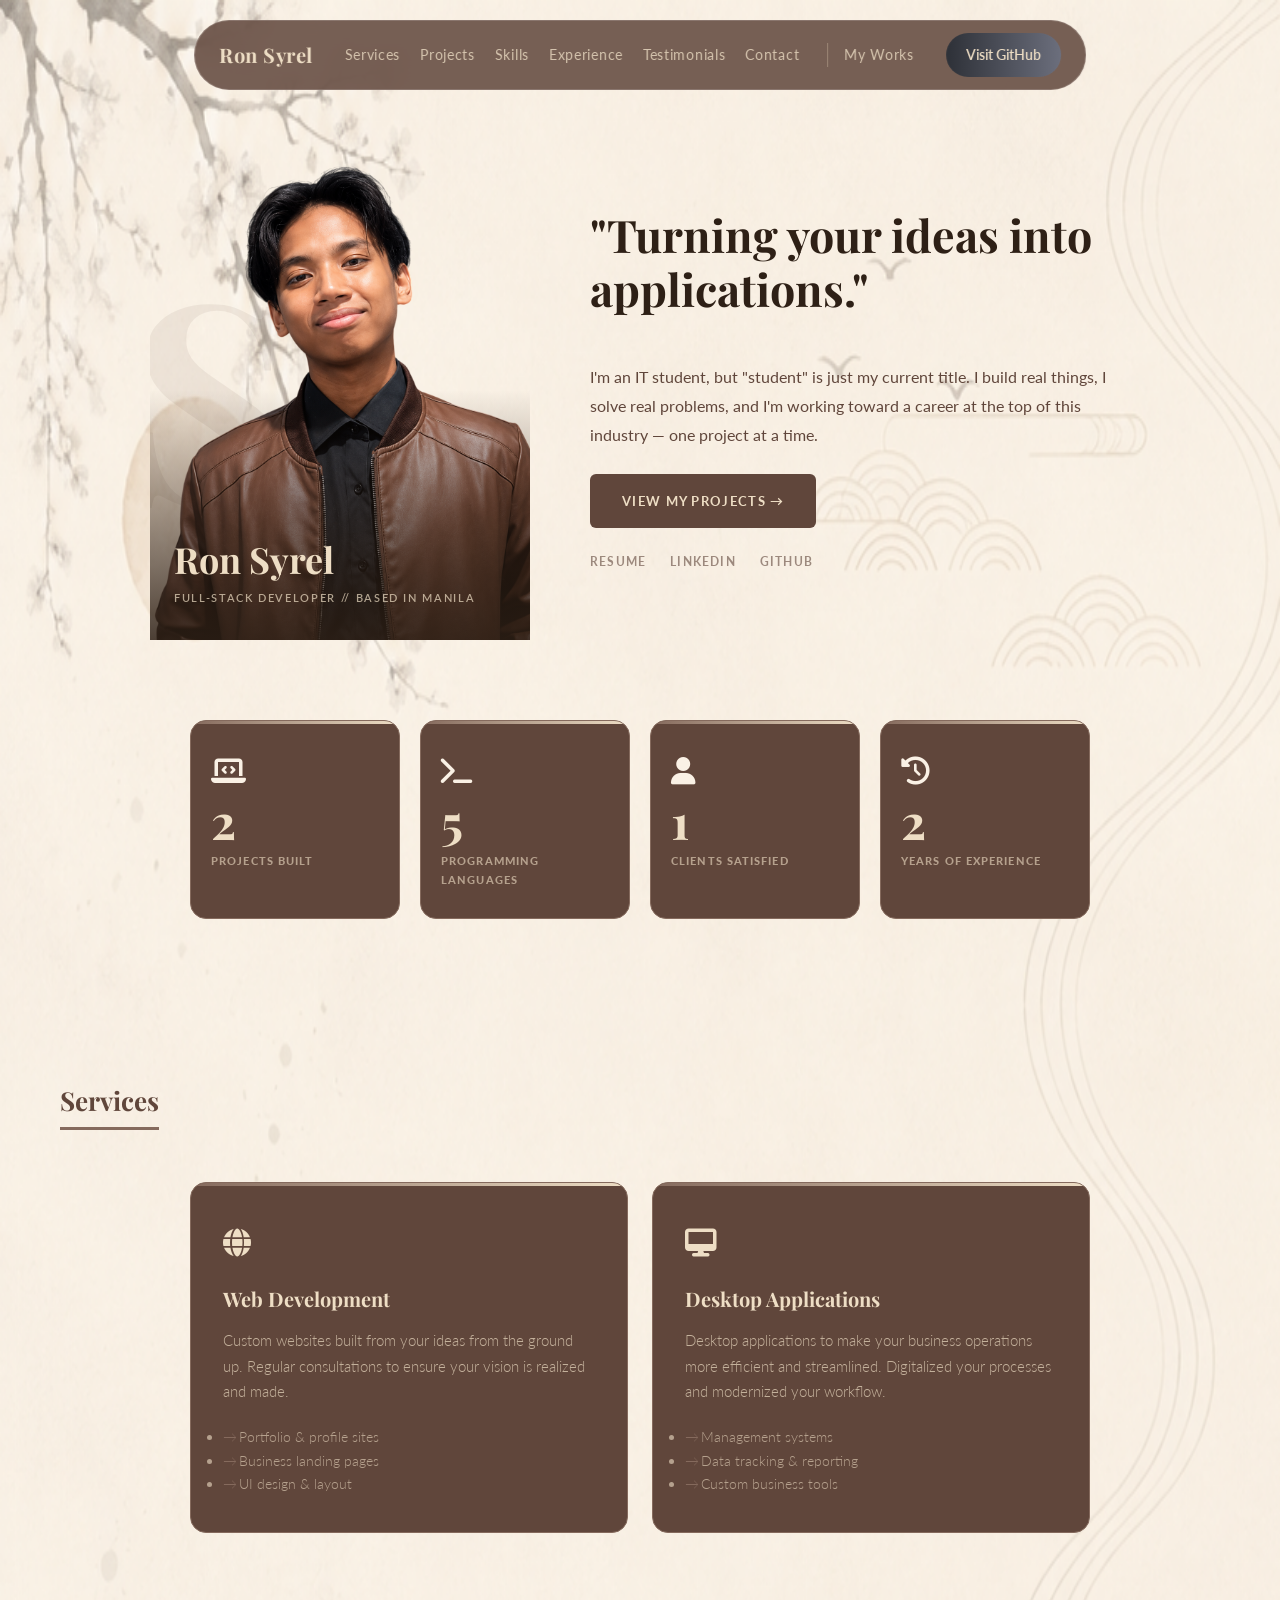
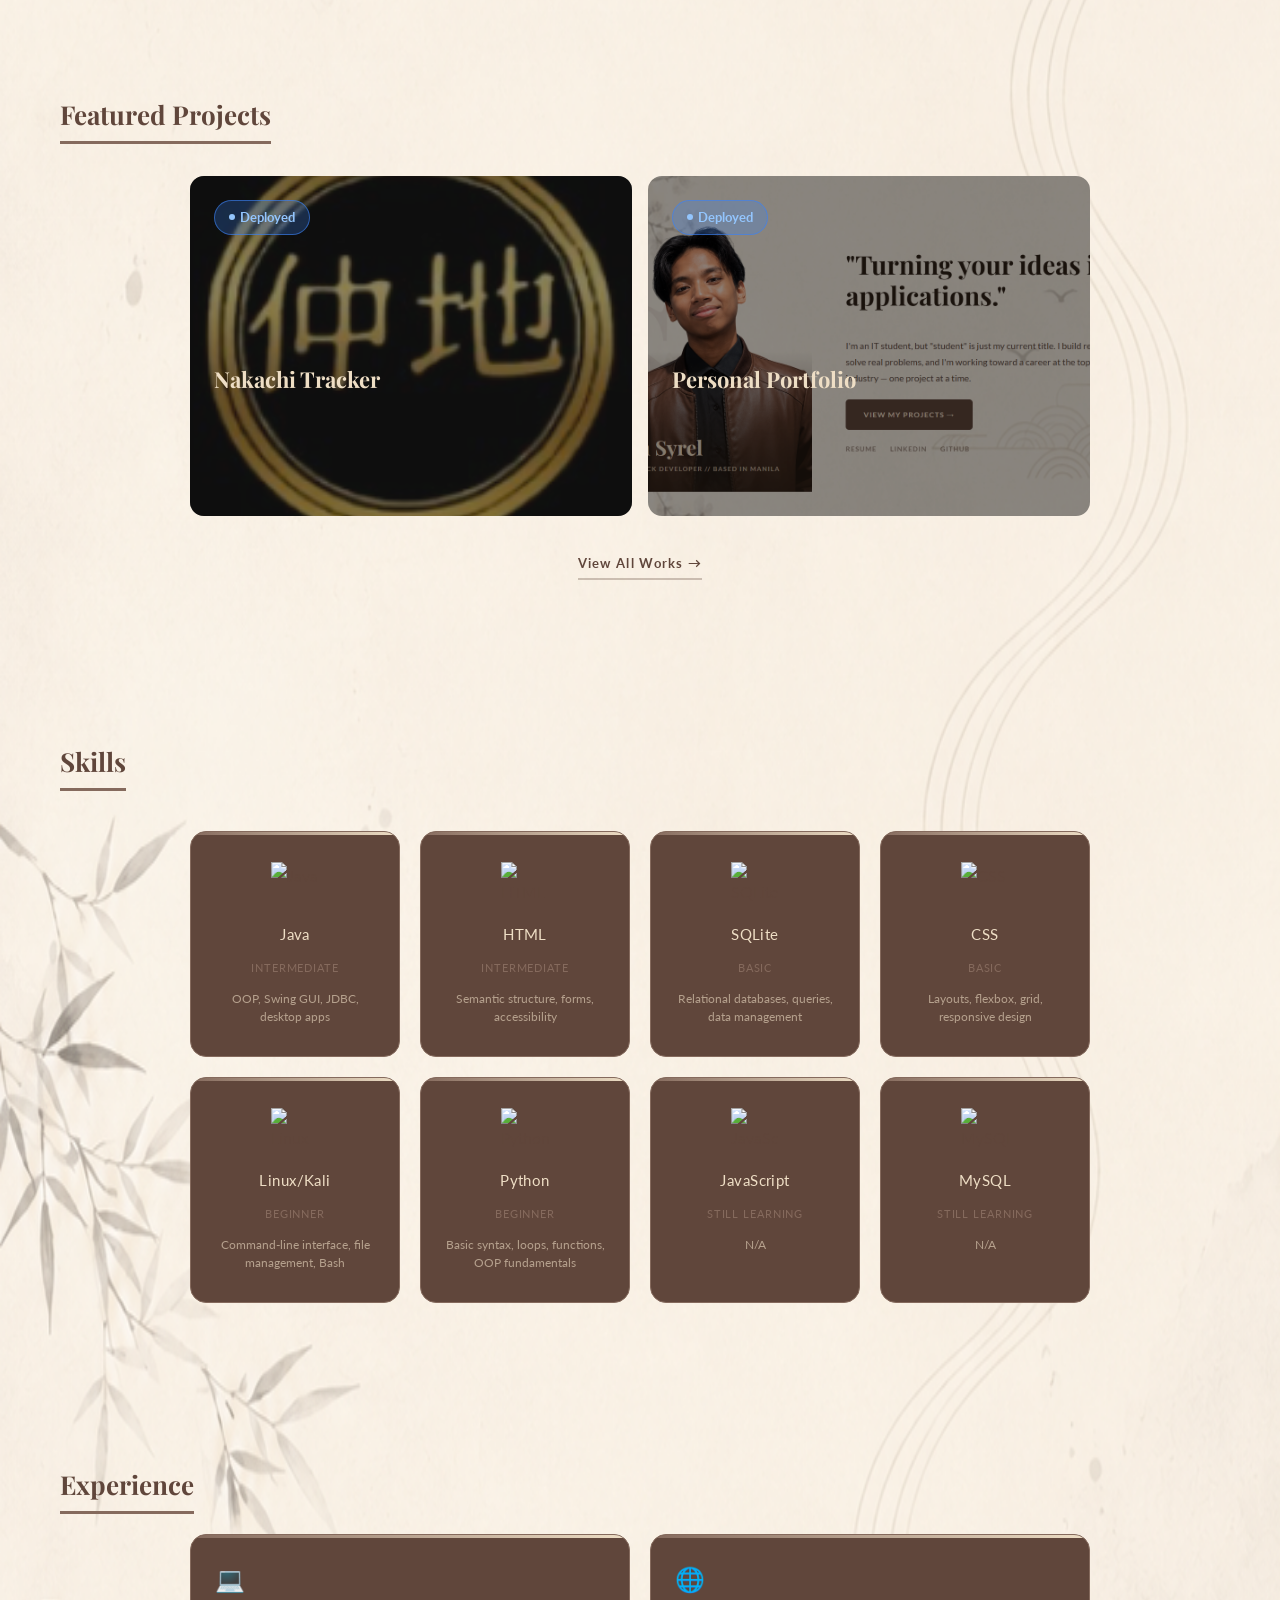
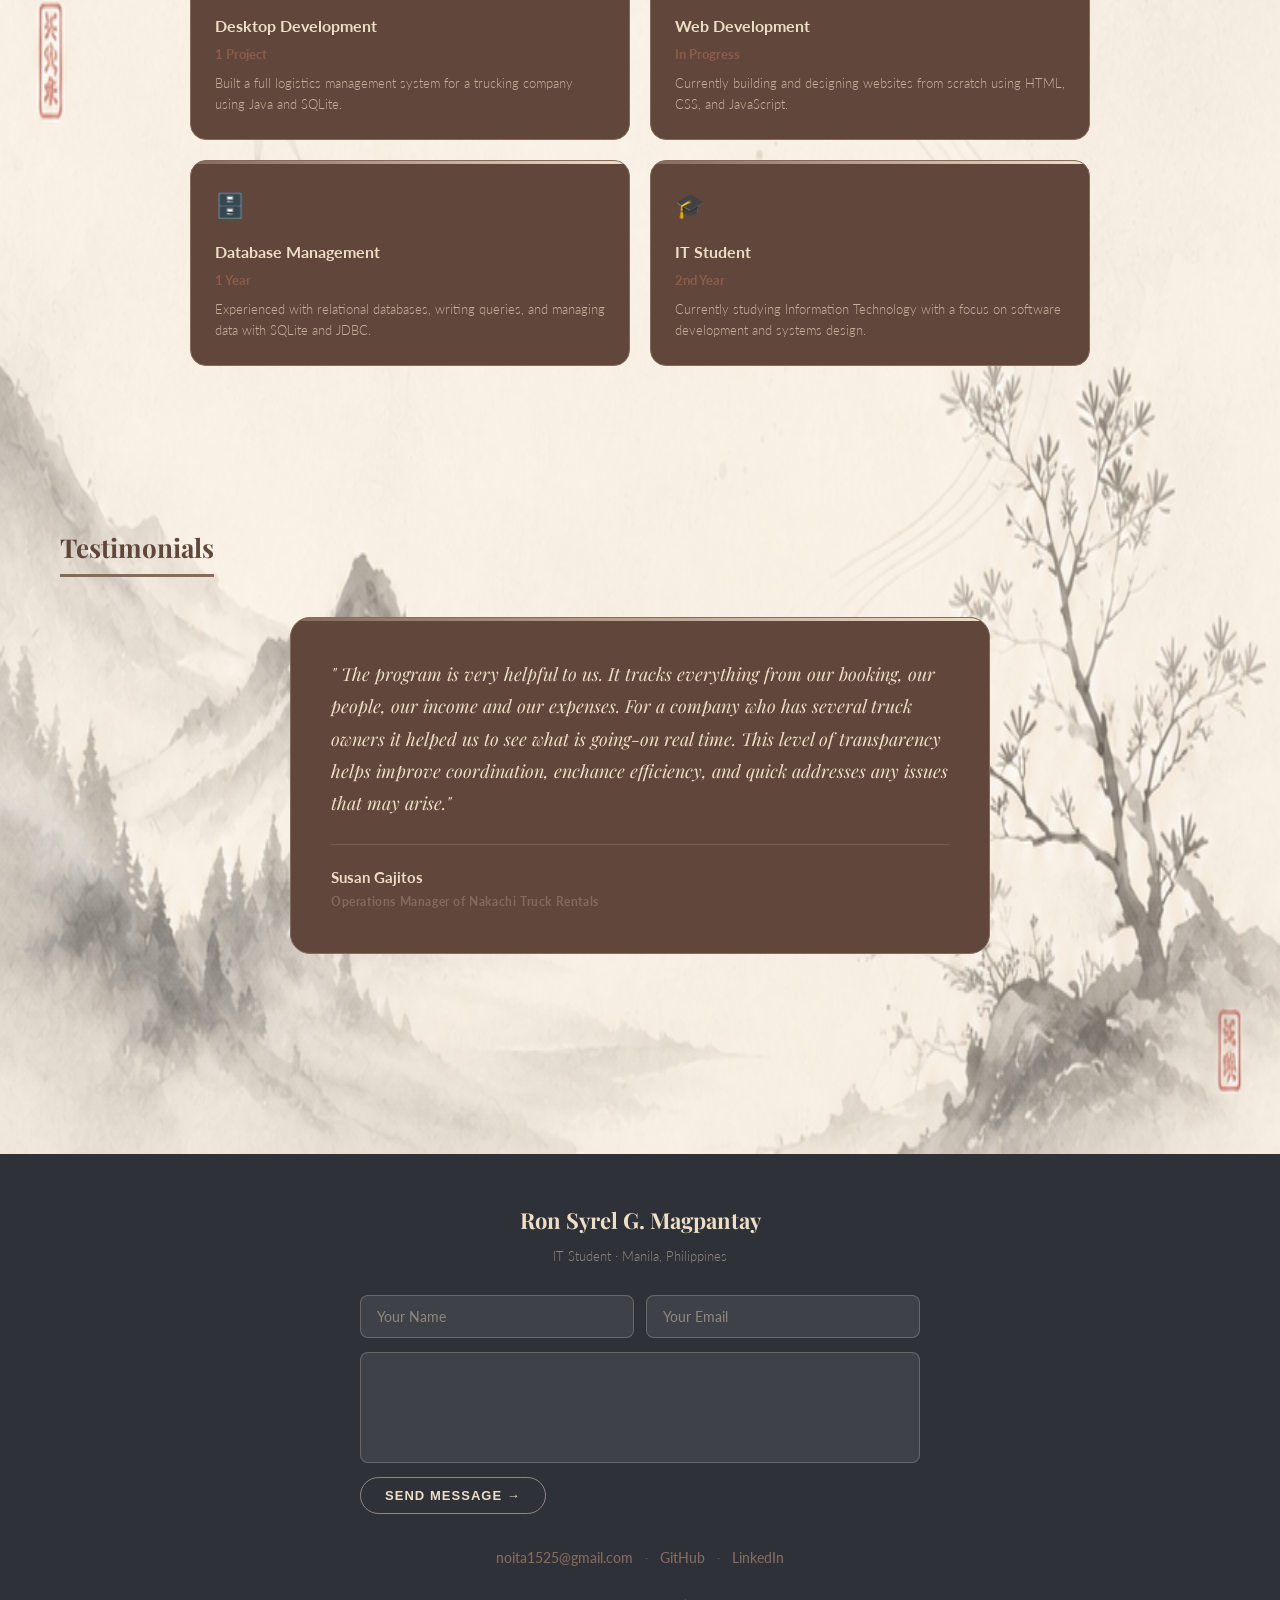
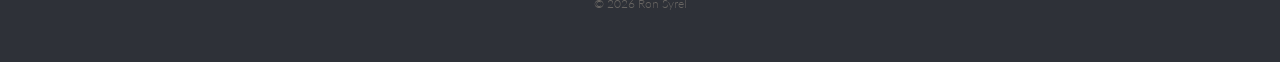
==== index.html @ c265fb6c "Resume fix" ====
<!doctype html>
<html lang="en">



 <!-- Head -->
  <head>
    <meta charset="UTF-8" />
    <meta name="viewport" content="width=device-width, initial-scale=1.0" />
    <title>Ron Syrel | Portfolio</title>
    <link rel="stylesheet" href="style.css" />
    <link
      href="https://fonts.googleapis.com/css2?family=Playfair+Display:wght@600;700&family=Lato:wght@300;400;700&display=swap"
      rel="stylesheet"
    />
    <link
      href="https://fonts.googleapis.com/css2?family=DM+Mono:wght@400;500&display=swap"
      rel="stylesheet"
    />
    <link
      rel="stylesheet"
      href="https://cdn.jsdelivr.net/gh/devicons/devicon@latest/devicon.min.css"
    />
    <link
      rel="stylesheet"
      href="https://cdnjs.cloudflare.com/ajax/libs/font-awesome/6.5.0/css/all.min.css"
    />
  </head>


  <body>


  <!-- Header -->
    <header>
      <a href="#about" class="nav-name"> Ron Syrel </a>
      <nav>
  <a href="index.html#services">Services</a>
  <a href="index.html#projects">Projects</a>
  <a href="index.html#skills">Skills</a>
  <a href="index.html#experience">Experience</a>
  <a href="index.html#testimonials">Testimonials</a>
  <a href="index.html#contact">Contact</a>
  <a href="works.html" class="nav-separator">My Works</a>
</nav>
      <a
        href="https://github.com/Noitaaaaaa"
        class="github-btn"
        target="_blank"
      >
        Visit GitHub
      </a>
    </header>


    <main>


    <!-- About Section -->
      <section id="about">
        <div class="hero-left">
          <div class="hero-image-block">
            <span class="hero-letter"> S </span>
            <img src="profile4.png" alt="Ron Syrel" />
            <h1 class="hero-name">Ron Syrel</h1>
            <p class="hero-label">FULL-STACK DEVELOPER // BASED IN MANILA</p>
          </div>
        </div>
        <div class="hero-right">
          <h2 class="hero-greeting">"Turning your ideas into applications."</h2>
          <p class="hero-bio">
            I'm an IT student, but "student" is just my current title. I build
            real things, I solve real problems, and I'm working toward a career
            at the top of this industry — one project at a time.
          </p>
          <div class="hero-actions">
            <a href="#projects" class="hero-btn"> VIEW MY PROJECTS → </a>
          </div>
          <div class="hero-links">
            <a href="Resume.pdf" target="_blank"> RESUME </a>
            <a
              href="https://www.linkedin.com/in/ron-syrel-magpantay-4061253ba/"
              target="_blank"
            >
              LINKEDIN
            </a>
            <a href="https://github.com/Noitaaaaaa" target="_blank"> GITHUB </a>
          </div>
        </div>
      </section>


    <!-- Statistics Section -->
      <section id="Statistics">
        <div class="stats-grid">
          <a href="#projects" class="stats-link">
            <div class="stats-card">
              <div class="stats-icon">
                <i class="fa-solid fa-laptop-code"> </i>
              </div>
              <div class="stats-number">2</div>
              <div class="stats-label">Projects Built</div>
            </div>
          </a>
          <a href="#skills" class="stats-link">
            <div class="stats-card">
              <div class="stats-icon">
                <i class="fa-solid fa-terminal"> </i>
              </div>
              <div class="stats-number">5</div>
              <div class="stats-label">Programming Languages</div>
            </div>
          </a>
          <a href="#testimonials" class="stats-link">
            <div class="stats-card">
              <div class="stats-icon">
                <i class="fa-solid fa-user"> </i>
              </div>
              <div class="stats-number">1</div>
              <div class="stats-label">Clients Satisfied</div>
            </div>
          </a>
          <div class="stats-card">
            <div class="stats-icon">
              <i class="fa-solid fa-clock-rotate-left"> </i>
            </div>
            <div class="stats-number">2</div>
            <div class="stats-label">Years of Experience</div>
          </div>
        </div>
      </section>


    <!-- Services Section -->
      <section id="services">
        <h2>Services</h2>
        <div class="services-grid">
          <div class="service-card">
            <div class="service-icon">
              <i class="fa-solid fa-globe"> </i>
            </div>
            <h3 class="service-title">Web Development</h3>
            <p class="service-desc">
              Custom websites built from your ideas from the ground up. Regular
              consultations to ensure your vision is realized and made.
            </p>
            <ul class="service-list">
              <li>Portfolio & profile sites</li>
              <li>Business landing pages</li>
              <li>UI design & layout</li>
            </ul>
          </div>
          <div class="service-card">
            <div class="service-icon">
              <i class="fa-solid fa-desktop"> </i>
            </div>
            <h3 class="service-title">Desktop Applications</h3>
            <p class="service-desc">
              Desktop applications to make your business operations more
              efficient and streamlined. Digitalized your processes and
              modernized your workflow.
            </p>
            <ul class="service-list">
              <li>Management systems</li>
              <li>Data tracking & reporting</li>
              <li>Custom business tools</li>
            </ul>
          </div>
        </div>
      </section>


    <!-- Projects Section -->
      <section id="projects">
        <h2>Featured Projects</h2>
        <div class="proj-grid">

          <a href="works.html#project-1" class="proj-card">
            <div class="proj-bg proj-bg--1"></div>
            <div class="proj-overlay"></div>
            <div class="proj-content">
              <div class="proj-meta">
                <span class="badge badge-deployed"><span class="badge-dot"></span>Deployed</span>
              </div>
              <div class="proj-info">
                <h3 class="proj-title">Nakachi Tracker</h3>
                <p class="proj-desc">Full-featured desktop logistics system for Nakachi Truck Rentals.</p>
                <div class="proj-tags">
                  <span class="tag">Java</span><span class="tag">SQLite</span><span class="tag">Desktop App</span>
                </div>
                <span class="proj-cta">View project →</span>
              </div>
            </div>
          </a>

          <a href="works.html#project-2" class="proj-card">
            <div class="proj-bg proj-bg--2"></div>
            <div class="proj-overlay"></div>
            <div class="proj-content">
              <div class="proj-meta">
                <span class="badge badge-deployed"><span class="badge-dot"></span>Deployed</span>
              </div>
              <div class="proj-info">
                <h3 class="proj-title">Personal Portfolio</h3>
                <p class="proj-desc">This site — built from scratch in pure HTML, CSS &amp; JS.</p>
                <div class="proj-tags">
                  <span class="tag">HTML</span><span class="tag">CSS</span><span class="tag">JavaScript</span>
                </div>
                <span class="proj-cta">View project →</span>
              </div>
            </div>
          </a>
        </div>
        <div style="text-align:center; margin-top: 32px;">
          <a href="works.html" class="view-all-btn">View All Works →</a>
        </div>
      </section>


    <!-- Skills Section -->
      <section id="skills">
        <h2>Skills</h2>
        <div class="skills-grid">
          <div class="skill-card">
            <div class="skill-icon">
              <img
                src="https://cdn.jsdelivr.net/gh/devicons/devicon@latest/icons/java/java-original.svg"
                alt="Java"
              />
            </div>
            <div class="skill-name">Java</div>
            <div class="skill-proficiency">Intermediate</div>
            <div class="skill-desc">OOP, Swing GUI, JDBC, desktop apps</div>
          </div>
          <div class="skill-card">
            <div class="skill-icon">
              <img
                src="https://cdn.jsdelivr.net/gh/devicons/devicon@latest/icons/html5/html5-original.svg"
                alt="HTML"
              />
            </div>
            <div class="skill-name">HTML</div>
            <div class="skill-proficiency">Intermediate</div>
            <div class="skill-desc">
              Semantic structure, forms, accessibility
            </div>
          </div>
          <div class="skill-card">
            <div class="skill-icon">
              <img
                src="https://cdn.jsdelivr.net/gh/devicons/devicon@latest/icons/sqlite/sqlite-original.svg"
                alt="SQLite"
              />
            </div>
            <div class="skill-name">SQLite</div>
            <div class="skill-proficiency">Basic</div>
            <div class="skill-desc">
              Relational databases, queries, data management
            </div>
          </div>
          <div class="skill-card">
            <div class="skill-icon">
              <img
                src="https://cdn.jsdelivr.net/gh/devicons/devicon@latest/icons/css3/css3-original.svg"
                alt="CSS"
              />
            </div>
            <div class="skill-name">CSS</div>
            <div class="skill-proficiency">Basic</div>
            <div class="skill-desc">
              Layouts, flexbox, grid, responsive design
            </div>
          </div>
          <div class="skill-card">
            <div class="skill-icon">
              <img
                src="https://cdn.jsdelivr.net/gh/devicons/devicon@latest/icons/linux/linux-original.svg"
                alt="Linux"
              />
            </div>
            <div class="skill-name">Linux/Kali</div>
            <div class="skill-proficiency">Beginner</div>
            <div class="skill-desc">
              Command-line interface, file management, Bash
            </div>
          </div>
          <div class="skill-card">
            <div class="skill-icon">
              <img
                src="https://cdn.jsdelivr.net/gh/devicons/devicon@latest/icons/python/python-original.svg"
                alt="Python"
              />
            </div>
            <div class="skill-name">Python</div>
            <div class="skill-proficiency">Beginner</div>
            <div class="skill-desc">
              Basic syntax, loops, functions, OOP fundamentals
            </div>
          </div>
          <div class="skill-card">
            <div class="skill-icon">
              <img
                src="https://cdn.jsdelivr.net/gh/devicons/devicon@latest/icons/javascript/javascript-original.svg"
                alt="JavaScript"
              />
            </div>
            <div class="skill-name">JavaScript</div>
            <div class="skill-proficiency">Still Learning</div>
            <div class="skill-desc">N/A</div>
          </div>
          <div class="skill-card">
            <div class="skill-icon">
              <img
                src="https://cdn.jsdelivr.net/gh/devicons/devicon@latest/icons/mysql/mysql-original.svg"
                alt="MySQL"
              />
            </div>
            <div class="skill-name">MySQL</div>
            <div class="skill-proficiency">Still Learning</div>
            <div class="skill-desc">N/A</div>
          </div>
        </div>
      </section>


    <!-- Experience Section -->
      <section id="experience">
        <h2>Experience</h2>
        <div class="experience-layout">
          <div class="experience-grid">
            <div class="exp-card">
              <div class="exp-icon">💻</div>
              <h3 class="exp-title">Desktop Development</h3>
              <p class="exp-duration">1 Project</p>
              <p class="exp-desc">
                Built a full logistics management system for a trucking company
                using Java and SQLite.
              </p>
            </div>
            <div class="exp-card">
              <div class="exp-icon">🌐</div>
              <h3 class="exp-title">Web Development</h3>
              <p class="exp-duration">In Progress</p>
              <p class="exp-desc">
                Currently building and designing websites from scratch using
                HTML, CSS, and JavaScript.
              </p>
            </div>
            <div class="exp-card">
              <div class="exp-icon">🗄️</div>
              <h3 class="exp-title">Database Management</h3>
              <p class="exp-duration">1 Year</p>
              <p class="exp-desc">
                Experienced with relational databases, writing queries, and
                managing data with SQLite and JDBC.
              </p>
            </div>
            <div class="exp-card">
              <div class="exp-icon">🎓</div>
              <h3 class="exp-title">IT Student</h3>
              <p class="exp-duration">2nd Year</p>
              <p class="exp-desc">
                Currently studying Information Technology with a focus on
                software development and systems design.
              </p>
            </div>
          </div>
        </div>
      </section>


    <!-- Testimonials Section -->
      <section id="testimonials">
        <h2>Testimonials</h2>
        <div class="testimonial-card">
          <p class="testimonial-quote">
            " The program is very helpful to us. It tracks everything from our
            booking, our people, our income and our expenses. For a company who
            has several truck owners it helped us to see what is going-on real
            time. This level of transparency helps improve coordination,
            enchance efficiency, and quick addresses any issues that may arise."
          </p>
          <div class="testimonial-author">
            <div class="testimonial-info">
              <p class="testimonial-name">Susan Gajitos</p>
              <p class="testimonial-role">
                Operations Manager of Nakachi Truck Rentals
              </p>
            </div>
          </div>
        </div>
      </section>


    </main>


    <!-- Footer/Contact Section -->
    <footer id="contact">
      <div class="footer-content">
        <p class="footer-name">Ron Syrel G. Magpantay</p>
        <p class="footer-tagline">IT Student · Manila, Philippines</p>
        <form class="contact-form" id="contact-form">
          <div class="contact-row">
            <input
              type="text"
              id="contact-name"
              name="name"
              placeholder="Your Name"
              required
            />
            <input
              type="email"
              id="contact-email"
              name="email"
              placeholder="Your Email"
              required
            />
          </div>
          <textarea
            id="contact-message"
            name="message"
            placeholder="Your message..."
            rows="5"
            required
          >
          </textarea>
          <button type="submit" class="contact-btn">SEND MESSAGE →</button>
        </form>
        <div class="footer-links">
          <a href="mailto:noita1525@gmail.com"> noita1525@gmail.com </a>
          <span> · </span>
          <a href="https://github.com/Noitaaaaaa" target="_blank"> GitHub </a>
          <span> · </span>
          <a
            href="https://www.linkedin.com/in/ron-syrel-magpantay-4061253ba/"
            target="_blank"
          >
            LinkedIn
          </a>
        </div>
        <p class="footer-copy">&copy; 2026 Ron Syrel</p>
      </div>
    </footer>


    <!-- JavaScript -->
    <script>
      // Project cards now link to works.html
// ── Navbar ──
const header = document.querySelector("header");
let lastY = window.scrollY;
let hideTimer;

function showNav() {
  header.classList.remove("nav-hidden");
  clearTimeout(hideTimer);
  if (window.scrollY > 60) {
    hideTimer = setTimeout(() => header.classList.add("nav-hidden"), 2000);
  }
}

function hideNav() {
  clearTimeout(hideTimer);
  hideTimer = setTimeout(() => header.classList.add("nav-hidden"), 2000);
}

window.addEventListener("scroll", () => {
  const currentY = window.scrollY;

  if (currentY < 60) {
    // #1 At the top — always stay
    header.classList.remove("nav-hidden");
    clearTimeout(hideTimer);
  } else if (currentY < lastY) {
    // #3 Scrolling up — show then fade
    showNav();
  } else if (currentY > lastY) {
    // Scrolling down — start fade timer
    hideNav();
  }

  lastY = currentY;
}, { passive: true });

// #4 Hover near navbar
document.addEventListener("mousemove", (e) => {
  if (e.clientY < 80) showNav();
});
      // ── Active nav highlight ──
      const sections = document.querySelectorAll("section, footer");
      const navLinks = document.querySelectorAll("nav a");

      const observer = new IntersectionObserver(
        (entries) => {
          entries.forEach((entry) => {
            if (entry.isIntersecting) {
              navLinks.forEach((link) => link.classList.remove("active"));
              const id = entry.target.getAttribute("id");
              const active = document.querySelector(`nav a[href="#${id}"]`);
              if (active) active.classList.add("active");
            }
          });
        },
        {
          rootMargin: "-20% 0px -70% 0px",
        },
      );

      sections.forEach((s) => {
        if (s.id !== "contact") {
          observer.observe(s);
        }
      });

      window.addEventListener("scroll", () => {
        const atBottom =
          window.innerHeight + window.scrollY >=
          document.body.scrollHeight - 10;
        if (atBottom) {
          navLinks.forEach((link) => link.classList.remove("active"));
          const active = document.querySelector('nav a[href="#contact"]');
          if (active) active.classList.add("active");
        }
      });
      // ── Button spotlight effect ──
      const heroBtn = document.querySelector(".hero-btn");
      heroBtn.addEventListener("mousemove", (e) => {
        const rect = heroBtn.getBoundingClientRect();
        heroBtn.style.setProperty("--x", `${e.clientX - rect.left}px`);
        heroBtn.style.setProperty("--y", `${e.clientY - rect.top}px`);
      });

      document.addEventListener("DOMContentLoaded", () => {
        document
          .getElementById("contact-form")
          .addEventListener("submit", async function (e) {
            e.preventDefault();
            const form = e.target;
            const btn = form.querySelector(".contact-btn");

            btn.textContent = "SENDING...";
            btn.disabled = true;

            const res = await fetch("https://formspree.io/f/xlgknejp", {
              method: "POST",
              headers: { Accept: "application/json" },
              body: new FormData(form),
            });

            if (res.ok) {
              btn.textContent = "✓ MESSAGE SENT";
              form.reset();
            } else {
              btn.textContent = "FAILED — TRY AGAIN";
              btn.disabled = false;
            }
          });
      });
    </script>
  </body>
</html>
---- style.css ----
/* ── Reset & Base ── */
* {
  margin: 0;
  padding: 0;
  box-sizing: border-box;
}

main {
  background-color: #eedec5;
  background-image: url("background.png");
  background-repeat: no-repeat;
  background-size: 100% 100%;
  background-position: center top;
}
body {
  font-family: "Lato", sans-serif;
  font-weight: 300;
  font-size: 16px;
  line-height: 1.7;
  color: #60463b;
  overflow-x: hidden;
}

html {
  scroll-padding-top: 120px;
  scroll-behavior: smooth;
}

img {
  max-width: 100%;
  display: block;
}

/* ── Header ── */
header {
  position: fixed;
  top: 20px;
  left: 50%;
  transform: translateX(-50%);
  z-index: 100;
  width: min(700, calc(100% - 32px));
  background-color: rgba(96, 70, 59, 0.85);
  backdrop-filter: blur(12px);
  -webkit-backdrop-filter: blur(12px);
  border: 1px solid rgba(255, 255, 255, 0.15);
  border-radius: 999px;
  padding: 12px 24px;
  display: flex;
  align-items: center;
  justify-content: center;
  gap: 32px;
  white-space: nowrap;
  transition:
    opacity 0.4s ease,
    transform 0.4s ease;
}

header h1 {
  font-family: "Playfair Display", serif;
  font-size: 20px;
  font-weight: 700;
  color: #eedec5;
  letter-spacing: 0.5px;
}

header.nav-hidden {
  opacity: 0;
  transform: translateX(-50%) translateY(-10px);
  pointer-events: none;
}

nav {
  display: flex;
  gap: 20px;
}

nav a {
  color: rgba(238, 222, 197, 0.8);
  text-decoration: none;
  font-size: 14px;
  font-weight: 400;
  letter-spacing: 0.05em;
  transition: color 0.2s;
  margin-left: 0;
}

nav a:hover {
  color: #eedec5;
}

nav a.active {
  color: #eedec5;
  font-weight: 700;
  border-bottom: 2px solid rgba(238, 222, 197, 0.6);
  padding-bottom: 2px;
}

.nav-name {
  font-family: "Playfair Display", serif;
  font-size: 20px;
  font-weight: 700;
  color: #eedec5;
  letter-spacing: 0.5px;
  text-decoration: none;
}

.nav-name:hover {
  opacity: 0.8;
}

nav a.nav-separator {
  border-left: 1px solid rgba(238, 222, 197, 0.3);
  padding-left: 16px;
  margin-left: 8px;
}

.github-btn {
  background: linear-gradient(to right, #2e3138, #6c6f7d);
  color: #eedec5;
  text-decoration: none;
  padding: 10px 20px;
  border-radius: 999px;
  font-size: 14px;
  font-weight: 600;
  transition: opacity 0.2s;
  white-space: nowrap;
}

.github-btn:hover {
  opacity: 0.85;
}

/* ── Sections ── */
section {
  padding: clamp(44px, 7vw, 80px) clamp(20px, 6vw, 60px);
  max-width: 900px;
  margin: 0 auto;
}

section h2 {
  font-family: "Playfair Display", serif;
  font-size: 26px;
  margin-bottom: 20px;
  color: #60463b;
  border-bottom-color: #856a5d;
  display: inline-block;
  padding-bottom: 4px;
}

/* ── About / Hero ── */
#about {
  display: flex;
  align-items: center;
  justify-content: space-between;
  gap: 60px;
  max-width: 1100px;
  margin: 0 auto;
  padding: 140px 60px 80px;
}

.hero-left {
  flex-shrink: 0;
  width: 380px;
  position: relative;
}

.hero-image-block {
  position: relative;
  width: 100%;
  height: 500px;
  overflow: hidden;
}

.hero-letter {
  position: absolute;
  font-family: "Playfair Display", serif;
  font-size: 280px;
  font-weight: 700;
  color: rgba(96, 70, 59, 0.08);
  line-height: 1;
  left: -20px;
  top: 50%;
  transform: translateY(-50%);
  user-select: none;
  z-index: 0;
}

.hero-image-block img {
  position: relative;
  z-index: 1;
  width: 100%;
  height: 100%;
  object-fit: cover;
  object-position: top;
}

.hero-image-block::after {
  content: "";
  position: absolute;
  bottom: 0;
  left: 0;
  right: 0;
  height: 50%;
  background: linear-gradient(to top, rgba(46, 32, 22, 0.85), transparent);
  z-index: 2;
}

.hero-name {
  position: absolute;
  bottom: 60px;
  left: 24px;
  font-family: "Playfair Display", serif;
  font-size: 36px;
  font-weight: 700;
  color: #eedec5;
  line-height: 1.1;
  z-index: 3;
}

.hero-label {
  position: absolute;
  bottom: 32px;
  left: 24px;
  font-size: 11px;
  font-weight: 600;
  letter-spacing: 0.15em;
  color: rgba(238, 222, 197, 0.7);
  text-transform: uppercase;
  z-index: 3;
}
.hero-right {
  flex: 1;
  display: flex;
  flex-direction: column;
  justify-content: center;
  gap: 24px;
}

.hero-greeting {
  font-family: "Playfair Display", serif;
  font-size: clamp(28px, 3.5vw, 46px);
  font-weight: 700;
  color: #2e2016;
  line-height: 1.2;
}

.hero-greeting span {
  color: #856a5d;
}

.hero-bio {
  font-size: 16px;
  color: #60463b;
  line-height: 1.8;
  font-weight: 400;
}

.hero-actions {
  display: flex;
}

.hero-btn {
  position: relative;
  overflow: hidden;
  background: #60463b;
  color: #eedec5;
  text-decoration: none;
  padding: 16px 32px;
  border-radius: 6px;
  font-size: 13px;
  font-weight: 700;
  letter-spacing: 0.1em;
  display: inline-block;
  transition: color 0.2s;
}

.hero-btn::before {
  content: "";
  position: absolute;
  width: 120px;
  height: 120px;
  background: radial-gradient(
    circle,
    rgba(238, 222, 197, 0.25) 0%,
    transparent 70%
  );
  border-radius: 50%;
  transform: translate(-50%, -50%);
  left: var(--x, 50%);
  top: var(--y, 50%);
  opacity: 0;
  transition: opacity 0.2s;
  pointer-events: none;
}

.hero-btn:hover::before {
  opacity: 1;
}

.hero-btn:hover {
  background-color: #856a5d;
}

.hero-links {
  display: flex;
  gap: 24px;
}

.hero-links a {
  font-size: 12px;
  font-weight: 700;
  letter-spacing: 0.1em;
  color: #60463b;
  text-decoration: none;
  opacity: 0.6;
  transition: opacity 0.2s;
}

.hero-links a:hover {
  opacity: 1;
}

@media (max-width: 760px) {
  #about {
    flex-direction: column;
    padding: 120px 24px 60px;
    gap: 32px;
  }

  .hero-left {
    width: 100%;
  }

  .hero-image-block {
    position: relative;
    width: 100%;
    height: 500px;
    overflow: hidden;
  }

  .hero-letter {
    font-size: 200px;
  }
}

/* ── Statistics ── */
#Statistics {
  max-width: 100%;
  padding: 0px 60px 80px;
}

#Statistics h2 {
  border-bottom: 3px solid #856a5d;
  display: inline-block;
  padding-bottom: 4px;
  color: #60463b;
  margin-bottom: 40px;
}

.stats-grid {
  display: grid;
  grid-template-columns: repeat(4, 1fr);
  gap: 20px;
  max-width: 900px;
  margin: 0 auto;
}

.stats-card {
  background: #60463b;
  border: 1.5px solid #856a5d;
  border-radius: 16px;
  padding: 36px 20px 28px;
  display: flex;
  flex-direction: column;
  align-items: flex-start;
  gap: 8px;
  transition:
    box-shadow 0.2s,
    transform 0.2s;
  position: relative;
  overflow: hidden;
}

.stats-card::before {
  content: "";
  position: absolute;
  top: 0;
  left: 0;
  right: 0;
  height: 3px;
  background: linear-gradient(to right, #856a5d, #eedec5);
}

.stats-card:hover {
  box-shadow: 0 8px 28px rgba(96, 70, 59, 0.35);
  transform: translateY(-4px);
}

.stats-icon i {
  font-size: 28px;
  color: #faf1e5;
}

.stats-number {
  font-family: "Playfair Display", serif;
  font-size: 48px;
  font-weight: 700;
  color: #eedec5;
  line-height: 1;
}

.stats-label {
  font-size: 11px;
  color: rgba(238, 222, 197, 0.6);
  font-weight: 1000;
  letter-spacing: 0.1em;
  text-transform: uppercase;
}

.stats-link {
  text-decoration: none;
  display: contents;
}

.stats-link .stats-card {
  cursor: pointer;
  transition:
    transform 0.2s,
    box-shadow 0.2s;
}

.stats-link .stats-card:hover {
  transform: translateY(-4px);
  box-shadow: 0 8px 24px rgba(0, 0, 0, 0.15);
}

@media (max-width: 760px) {
  .stats-grid {
    grid-template-columns: repeat(2, 1fr);
  }
}

@media (max-width: 400px) {
  .stats-grid {
    grid-template-columns: 1fr;
  }
}

/* ── Services ── */

#services {
  max-width: 100%;
  padding: 80px 60px;
}

#services h2 {
  border-bottom: 3px solid #856a5d;
  display: inline-block;
  padding-bottom: 4px;
  color: #60463b;
}

.services-grid {
  display: grid;
  grid-template-columns: repeat(2, 1fr);
  gap: 24px;
  margin: 32px auto 0;
  max-width: 900px;
}

.service-card {
  background: #60463b;
  border: 1.5px solid #856a5d;
  border-radius: 16px;
  padding: 36px 32px;
  transition:
    transform 0.2s,
    box-shadow 0.2s;
  position: relative;
  overflow: hidden;
}

.service-card::before {
  content: "";
  position: absolute;
  top: 0;
  left: 0;
  right: 0;
  height: 3px;
  background: linear-gradient(to right, #856a5d, #eedec5);
}

.service-card:hover {
  transform: translateY(-4px);
  box-shadow: 0 8px 28px rgba(96, 70, 59, 0.35);
}

.service-icon {
  font-size: 28px;
  color: #eedec5;
  margin-bottom: 16px;
}

.service-title {
  font-family: "Playfair Display", serif;
  font-size: 20px;
  font-weight: 700;
  color: #eedec5;
  margin-bottom: 12px;
}

.service-desc {
  font-size: 15px;
  color: rgba(238, 222, 197, 0.7);
  font-weight: 300;
  line-height: 1.7;
  margin-bottom: 20px;
}

.service-list li {
  font-size: 14px;
  color: rgba(238, 222, 197, 0.6);
  padding-left: 16px;
  position: relative;
}

.service-list li::before {
  content: "→";
  position: absolute;
  left: 0;
  color: #856a5d;
  opacity: 1;
}

@media (max-width: 600px) {
  .services-grid {
    grid-template-columns: 1fr;
  }
}

/* ── Projects ── */
#projects {
  max-width: 100%;
  padding: 80px 60px;
}

#projects h2 {
  color: #60463b;
  border-bottom-color: #856a5d;
  border-bottom: 3px solid #856a5d;
  display: inline-block;
  padding-bottom: 4px;
}

#projects > div {
  max-width: 900px;
  margin: 0 auto;
}

/* ── Skills ── */
#skills {
  max-width: 100%;
  padding: 80px 60px;
}

#skills > h2 {
  text-align: left;
  max-width: 900px;
  margin: 0 auto 40px;
  border-bottom: 3px solid #856a5d;
  display: inline-block;
  padding-bottom: 4px;
  color: #60463b;
}

.skills-grid {
  display: grid;
  grid-template-columns: repeat(auto-fit, minmax(190px, 1fr));
  gap: 20px;
  max-width: 900px;
  margin: 0 auto;
}

.skill-card {
  background: #60463B;
  border: 1.5px solid #856A5D;
  border-radius: 16px;
  padding: 30px 20px;
  display: flex;
  flex-direction: column;
  align-items: center;
  gap: 12px;
  transition: box-shadow 0.2s, transform 0.2s;
}

.skill-card:hover {
  box-shadow: 0 8px 28px rgba(96, 70, 59, 0.35);
  transform: translateY(-4px);
}

.skill-icon img {
  width: 48px;
  height: 48px;
  object-fit: contain;
}

.skill-name {
  font-size: 15px;
  font-weight: 600;
  color: #eedec5;
  letter-spacing: 0.03em;
  font-weight: 400;
}

.skill-proficiency {
  font-size: 11px;
  color: #856a5d;
  font-weight: 600;
  letter-spacing: 0.08em;
  text-transform: uppercase;
  font-weight: 400;
}

.skill-desc {
  font-size: 12px;
  color: rgba(238, 222, 197, 0.6);
  line-height: 1.5;
  text-align: center;
  font-weight: 400;
}

/* ── Experience ── */
#experience {
  max-width: 100%;
  padding: 80px 60px;
}

#experience h2 {
  color: #60463b;
  border-bottom: 3px solid #856a5d;
  display: inline-block;
  padding-bottom: 4px;
}

.experience-layout {
  display: flex;
  align-items: center;
  gap: 40px;
  max-width: 900px;
  margin: 0 auto;
}

.experience-grid {
  display: grid;
  grid-template-columns: repeat(2, minmax(0, 1fr));
  gap: 20px;
  flex: 1;
}

.exp-card {
  border: 1.5px solid #856A5D;
  border-radius: 16px;
  padding: 24px;
  background: #60463B;
  transition: box-shadow 0.2s, transform 0.2s;
}

.exp-card:hover {
  box-shadow: 0 8px 28px rgba(90, 42, 39, 0.35);
  transform: translateY(-4px);
}

.skill-card,
.exp-card,
.testimonial-card {
  position: relative;
  overflow: hidden;
}

.skill-card::before,
.exp-card::before,
.testimonial-card::before {
  content: '';
  position: absolute;
  top: 0;
  left: 0;
  right: 0;
  height: 3px;
  background: linear-gradient(to right, #856A5D, #EEDEC5);
}

.exp-icon {
  font-size: 24px;
  margin-bottom: 12px;
}

.exp-title {
  font-size: 16px;
  font-weight: 700;
  color: #eedec5;
  margin-bottom: 4px;
}

.exp-duration {
  font-size: 13px;
  font-weight: 700;
  color: #8d5b4c;
  margin-bottom: 8px;
}

.exp-desc {
  font-size: 13px;
  color: rgba(238, 222, 197, 0.7);
  line-height: 1.6;
}

.exp-photo {
  width: 280px;
  height: 340px;
  object-fit: cover;
  border-radius: 20px;
  flex-shrink: 0;
}



article h3 {
  font-size: 18px;
  margin-bottom: 8px;
  color: #eedec5;
}

article p {
  color: rgba(238, 222, 197, 0.7);
  margin-bottom: 12px;
}

article a {
  display: inline-block;
  background-color: #006d77;
  color: #eedec5;
  padding: 8px 18px;
  border-radius: 4px;
  text-decoration: none;
  font-size: 14px;
  transition: background-color 0.2s;
}

article a:hover {
  background-color: #8d5b4c;
}

/* ── Testimonials ── */
#testimonials {
  max-width: 100%;
  padding: 80px 60px 200px;
}

#testimonials h2 {
  max-width: 900px;
  margin: 0 auto 40px;
  display: block;
  border-bottom: 3px solid #856a5d;
  display: inline-block;
  padding-bottom: 4px;
  color: #60463b;
}

.testimonial-card {
  max-width: 700px;
  margin: 0 auto;
  background: #60463b;
  border-radius: 20px;
  padding: 40px;
  border: 1px solid #856a5d;
  position: relative;
}

.testimonial-card:hover {
  box-shadow: 0 8px 28px rgba(90, 42, 39, 0.35);
  transform: translateY(-4px);
}

.testimonial-quote {
  font-family: "Playfair Display", serif;
  font-size: 18px;
  color: #eedec5;
  line-height: 1.8;
  font-style: italic;
  margin-bottom: 24px;
  position: relative;
  z-index: 1;
}

.testimonial-author {
  display: flex;
  align-items: center;
  gap: 16px;
  border-top: 1px solid rgba(238, 222, 197, 0.15);
  padding-top: 20px;
}

.testimonial-name {
  font-size: 15px;
  font-weight: 700;
  color: #eedec5;
  margin-bottom: 2px;
}

.testimonial-role {
  font-size: 12px;
  color: #856a5d;
  letter-spacing: 0.05em;
  font-weight: 700;
}

/* ── Footer ── */
footer {
  text-align: center;
  padding: 48px 24px;
  background-color: #2e3138;
  color: rgba(238, 222, 197, 0.6);
  font-size: 14px;
  position: relative;
  z-index: 1;
}

.footer-name {
  font-family: "Playfair Display", serif;
  font-size: 22px;
  font-weight: 700;
  color: #eedec5;
  margin-bottom: 6px;
}

.footer-tagline {
  font-size: 13px;
  color: rgba(238, 222, 197, 0.5);
  margin-bottom: 16px;
}

.footer-contacts {
  font-size: 15px;
  color: #856a5d;
  margin-bottom: 1px;
  font-weight: 700;
}

.footer-links {
  display: flex;
  justify-content: center;
  align-items: center;
  flex-wrap: wrap;
  gap: 12px;
  margin-bottom: 24px;
}

.footer-links a {
  color: #856a5d;
  text-decoration: none;
  font-weight: 500;
  transition: color 0.2s;
}

.footer-links a:hover {
  color: #eedec5;
}

.footer-links span {
  color: rgba(238, 222, 197, 0.3);
}

.footer-copy {
  font-size: 12px;
  color: rgba(238, 222, 197, 0.3);
}

.contact-form {
  display: flex;
  flex-direction: column;
  gap: 14px;
  width: 100%;
  max-width: 560px;
  margin: 28px auto 32px;
}

.contact-row {
  display: flex;
  gap: 12px;
}

.contact-form input,
.contact-form textarea {
  width: 100%;
  background: rgba(255, 255, 255, 0.08);
  border: 1px solid rgba(238, 222, 197, 0.25);
  border-radius: 8px;
  padding: 12px 16px;
  color: #eedec5;
  font-family: "Lato", sans-serif;
  font-size: 14px;
  resize: none;
  transition: border-color 0.2s;
}

.contact-form input::placeholder,
.contact-form textarea::placeholder {
  color: rgba(238, 222, 197, 0.45);
}

.contact-form input:focus,
.contact-form textarea:focus {
  outline: none;
  border-color: rgba(238, 222, 197, 0.6);
}

.contact-btn {
  align-self: flex-start;
  background: transparent;
  border: 1px solid rgba(238, 222, 197, 0.5);
  color: #eedec5;
  padding: 10px 24px;
  border-radius: 999px;
  font-size: 13px;
  font-weight: 700;
  letter-spacing: 0.08em;
  cursor: pointer;
  transition:
    background 0.2s,
    border-color 0.2s;
}

.contact-btn:hover {
  background: rgba(238, 222, 197, 0.12);
  border-color: #eedec5;
}

@media (max-width: 540px) {
  .contact-row {
    flex-direction: column;
  }
}

/* ── Card ── */
.card {
  width: 100%;
  max-width: 720px;
  background: #60463b;
  border: 1px solid #8d5b4c;
  border-radius: 14px;
  overflow: hidden;
  margin-bottom: 20px;
}

/* ── Card Header ── */
.card-header {
  display: flex;
  align-items: flex-start;
  justify-content: space-between;
  padding: 24px 28px;
  cursor: pointer;
  user-select: none;
  gap: 16px;
}

.card-header:hover {
  background: rgba(0, 0, 0, 0.1);
}

.card-header-left {
  flex: 1;
}

.card-description,
.section-text,
.feature-desc,
.skill-desc,
.exp-desc,
.testimonial-quote,
.testimonial-role,
.footer-links a {
  overflow-wrap: anywhere;
}

.card-title-row {
  display: flex;
  align-items: center;
  gap: 12px;
  flex-wrap: wrap;
  margin-bottom: 10px;
}

.card-title {
  font-size: 18px;
  font-weight: 600;
  color: #eedec5;
}

.badge {
  display: inline-flex;
  align-items: center;
  gap: 5px;
  font-size: 13px;       /* up from 12px */
  font-weight: 700;      /* up from 500 */
  padding: 5px 14px;     /* up from 3px 10px */
  border-radius: 20px;
  border: 1px solid;
}
.badge-completed {
  background: rgba(34, 197, 94, 0.25);
  border-color: rgba(34, 197, 94, 0.6);
  color: #4ade80; /* lighter green */
}

.badge-in-progress {
  background: rgba(251, 191, 36, 0.25);
  border-color: rgba(251, 191, 36, 0.6);
  color: #fcd34d; /* lighter amber */
}

.badge-planned {
  background: rgba(148, 163, 184, 0.25);
  border-color: rgba(148, 163, 184, 0.6);
  color: #cbd5e1; /* lighter slate */
}

.badge-deployed {
  background: rgba(59, 130, 246, 0.25);
  border-color: rgba(59, 130, 246, 0.6);
  color: #93c5fd; /* lighter blue */
}

.badge-dot {
  width: 6px;
  height: 6px;
  border-radius: 50%;
  background: currentColor;
  animation: pulse 1.8s ease-in-out infinite;
}



@keyframes pulse {
  0%, 100% { opacity: 1; transform: scale(1); }
  50%       { opacity: 0.4; transform: scale(0.7); }
}

.card-description {
  font-size: 14px;
  color: rgba(238, 222, 197, 0.7);
  line-height: 1.6;
  margin-bottom: 14px;
}

.tags {
  display: flex;
  flex-wrap: wrap;
  gap: 7px;
}

.tag {
  font-size: 12px;
  font-family: "DM Mono", monospace;
  background: rgba(0, 0, 0, 0.2);
  border: 1px solid #8d5b4c;
  color: #eedec5;
  padding: 3px 10px;
  border-radius: 6px;
}

.toggle-btn {
  background: none;
  border: none;
  color: #8d5b4c;
  font-size: 20px;
  cursor: pointer;
  padding: 4px;
  line-height: 1;
  transition:
    color 0.2s,
    transform 0.3s;
  flex-shrink: 0;
}

.card.open .toggle-btn {
  transform: rotate(180deg);
  color: #eedec5;
}

/* ── Card Body ── */
.card-body {
  display: none;
  border-top: 1px solid #8d5b4c;
}

.card.open .card-body {
  display: block;
}

/* ── Card Sections ── */
.section {
  padding: 24px 28px;
  border-bottom: 1px solid rgba(141, 91, 76, 0.3);
}

.section:last-child {
  border-bottom: none;
}

.section-label {
  font-size: 10px;
  font-weight: 600;
  letter-spacing: 0.12em;
  text-transform: uppercase;
  color: #8d5b4c;
  margin-bottom: 10px;
  font-family: "DM Mono", monospace;
}

.section-text {
  font-size: 14px;
  color: rgba(238, 222, 197, 0.85);
  line-height: 1.7;
}

/* ── Features Grid ── */
.features-grid {
  display: grid;
  grid-template-columns: 1fr 1fr;
  gap: 10px;
  margin-top: 14px;
}

.feature-card {
  background: rgba(0, 0, 0, 0.15);
  border: 1px solid #8d5b4c;
  border-radius: 8px;
  padding: 14px 16px;
}

.feature-icon {
  font-size: 18px;
  margin-bottom: 6px;
}

.feature-title {
  font-size: 13px;
  font-weight: 600;
  color: #eedec5;
  margin-bottom: 4px;
}

.feature-desc {
  font-size: 12px;
  color: rgba(238, 222, 197, 0.6);
  line-height: 1.5;
}

/* ── Stats Row ── */
.stats-row {
  display: grid;
  grid-template-columns: repeat(3, 1fr);
  gap: 10px;
  margin-top: 14px;
  font-weight: 400;
}

.stat-card {
  background: rgba(0, 0, 0, 0.15);
  border: 1px solid #8d5b4c;
  border-radius: 8px;
  padding: 16px;
}

.stat-value {
  font-size: 26px;
  font-weight: 600;
  color: #eedec5;
  line-height: 1;
  margin-bottom: 6px;
}

.stat-label {
  font-size: 11px;
  color: #8d5b4c;
  line-height: 1.4;
}

.outcome-text {
  font-size: 13px;
  color: rgba(238, 222, 197, 0.7);
  line-height: 1.7;
  margin-top: 14px;
  font-style: italic;
}

/* ── Responsive ── */
@media (max-width: 900px) {
  header {
    gap: 18px;
    padding: 12px 18px;
  }

  nav {
    gap: 14px;
  }

  .experience-layout {
    flex-direction: column-reverse;
    align-items: stretch;
  }

  .exp-photo {
    width: min(100%, 420px);
    height: auto;
    aspect-ratio: 4 / 5;
    margin: 0 auto;
  }
}

@media (max-width: 760px) {
  main {
    padding-top: 118px;
  }

  header {
    top: 12px;
    border-radius: 24px;
    flex-wrap: wrap;
    row-gap: 10px;
  }

  header h1 {
    width: 100%;
    text-align: center;
  }

  nav {
    order: 3;
    width: 100%;
    justify-content: center;
    flex-wrap: wrap;
    row-gap: 8px;
  }

  nav a {
    font-size: 13px;
  }

  .github-btn {
    padding: 8px 16px;
    font-size: 13px;
  }

  #about {
    margin-top: 20px;
  }

  #projects,
  #skills,
  #experience,
  #testimonials {
    padding-top: 60px;
    padding-bottom: 60px;
  }

  .experience-grid,
  .features-grid {
    grid-template-columns: 1fr;
  }

  .testimonial-card {
    padding: 32px 24px;
  }
}

@media (max-width: 560px) {
  main {
    padding-top: 150px;
    background-image: none;
    background-color: #faf1e5;
  }

  header {
    width: calc(100% - 20px);
    padding: 12px;
  }

  nav {
    gap: 10px;
  }

  nav a {
    font-size: 12px;
  }

  .github-btn {
    width: 100%;
    text-align: center;
  }

  section h2 {
    font-size: 24px;
  }

  .about-card {
    border-radius: 16px;
    margin-top: -64px;
  }

  .hero-role {
    font-size: 16px;
  }

  .hero-bio {
    font-size: 15px;
  }

  .skills-grid {
    grid-template-columns: 1fr;
  }

  .card-header {
    padding: 18px;
  }

  .card-title-row {
    align-items: flex-start;
    flex-direction: column;
    gap: 8px;
  }

  .section {
    padding: 18px;
  }

  .stats-row {
    grid-template-columns: 1fr 1fr;
  }

  .testimonial-card::before {
    font-size: 84px;
  }

  .footer-links {
    flex-direction: column;
    gap: 6px;
  }

  .footer-links span {
    display: none;
  }
}

@media (max-width: 380px) {
  main {
    padding-top: 170px;
    background-image: none;
    background-color: #faf1e5;
  }

  header h1 {
    font-size: 18px;
  }

  nav a {
    font-size: 11px;
  }

  .hero-greeting {
    font-size: 30px;
  }

  .card-header {
    gap: 10px;
  }

  .stats-row {
    grid-template-columns: 1fr;
  }
}

/* ── Project Hover Cards ── */
#projects {
  max-width: 100%;
  padding: 80px 60px;
}

#projects > h2 {
  max-width: 900px;
  margin: 0 auto 32px;
  color: #60463b;
  border-bottom: 3px solid #856a5d;
  display: inline-block;
  padding-bottom: 4px;
}

.proj-grid {
  display: grid;
  grid-template-columns: repeat(2, 1fr);
  gap: 16px;
  max-width: 900px;
  margin: 0 auto;
}

.proj-card {
  position: relative;
  display: block;
  height: 340px;
  border-radius: 14px;
  overflow: hidden;
  text-decoration: none;
  cursor: pointer;
}

.proj-bg {
  position: absolute;
  inset: 0;
  transition: transform 0.5s ease;
}

.proj-card:hover .proj-bg {
  transform: scale(1.05);
}

.proj-bg--1 {
  background-image: url("Nakachi.ico");
  background-size: cover;
  background-position: center;
}
.proj-bg--2 { 
  background-image: url("PersonalPortfolio.png");
  background-size: cover;
  background-position: center;
 }

.proj-overlay {
  position: absolute;
  inset: 0;
  background: rgba(0, 0, 0, 0.45);
  transition: background 0.4s ease;
  z-index: 1;
}

.proj-card:hover .proj-overlay {
  background: rgba(0, 0, 0, 0.72);
}

.proj-content {
  position: absolute;
  inset: 0;
  z-index: 2;
  display: flex;
  flex-direction: column;
  justify-content: space-between;
  padding: 24px;
}

.proj-meta {
  display: flex;
  align-items: flex-start;
}

.proj-info {
  display: flex;
  flex-direction: column;
  gap: 10px;
}

.proj-title {
  font-family: "Playfair Display", serif;
  font-size: 22px;
  font-weight: 700;
  color: #eedec5;
  line-height: 1.2;
}

.proj-desc {
  font-size: 13px;
  color: rgba(238, 222, 197, 0.75);
  line-height: 1.6;
  opacity: 0;
  transform: translateY(12px);
  transition: opacity 0.35s ease 0.05s, transform 0.35s ease 0.05s;
}

.proj-card:hover .proj-desc {
  opacity: 1;
  transform: translateY(0);
}

.proj-tags {
  display: flex;
  flex-wrap: wrap;
  gap: 6px;
  opacity: 0;
  transform: translateY(10px);
  transition: opacity 0.35s ease 0.1s, transform 0.35s ease 0.1s;
}

.proj-card:hover .proj-tags {
  opacity: 1;
  transform: translateY(0);
}

.proj-cta {
  font-size: 12px;
  font-weight: 700;
  letter-spacing: 0.08em;
  color: rgba(238, 222, 197, 0.5);
  text-transform: uppercase;
  opacity: 0;
  transform: translateY(8px);
  transition: opacity 0.35s ease 0.15s, transform 0.35s ease 0.15s;
}

.proj-card:hover .proj-cta {
  opacity: 1;
  transform: translateY(0);
  color: #eedec5;
}

.view-all-btn {
  display: inline-block;
  font-size: 13px;
  font-weight: 700;
  letter-spacing: 0.1em;
  color: #60463b;
  text-decoration: none;
  border-bottom: 2px solid rgba(96, 70, 59, 0.3);
  padding-bottom: 3px;
  transition: border-color 0.2s, color 0.2s;
}

.view-all-btn:hover {
  color: #2e2016;
  border-color: #60463b;
}

@media (max-width: 600px) {
  .proj-grid {
    grid-template-columns: 1fr;
  }
  .proj-card {
    height: 260px;
  }
}
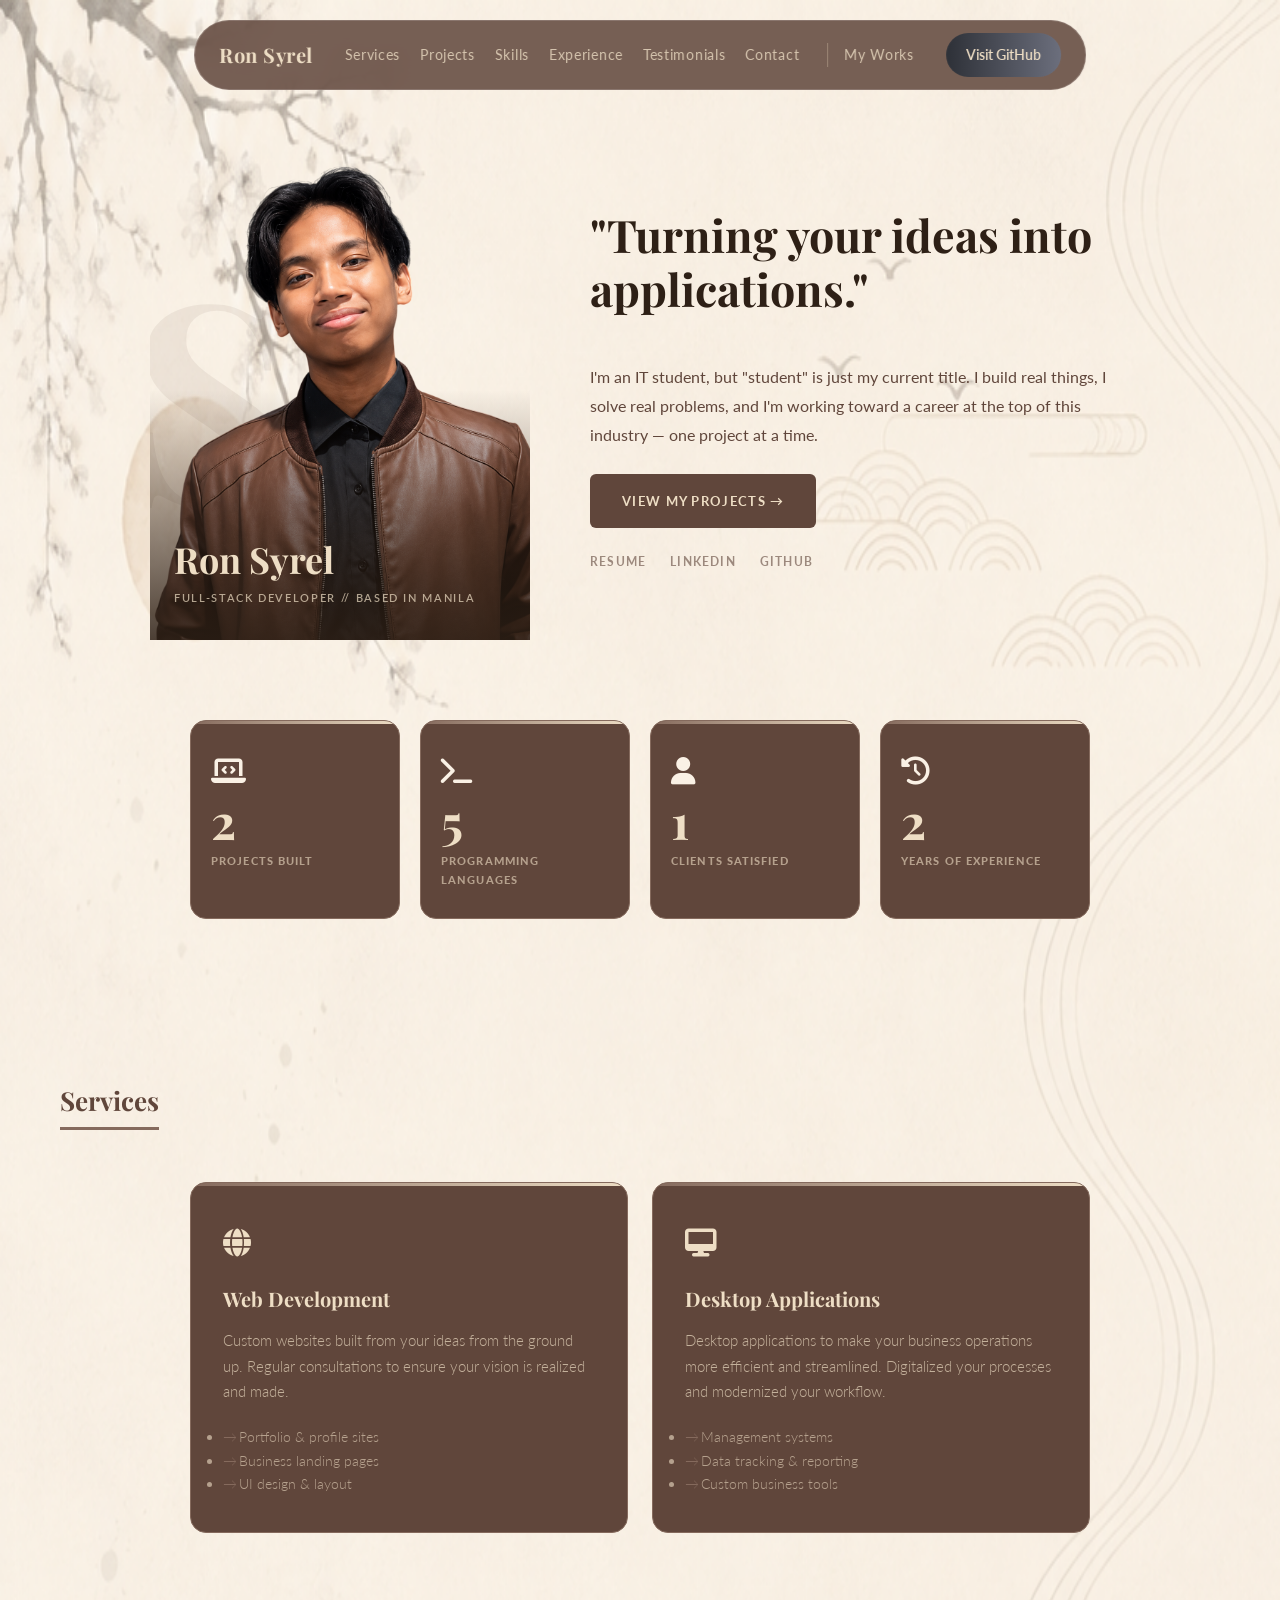
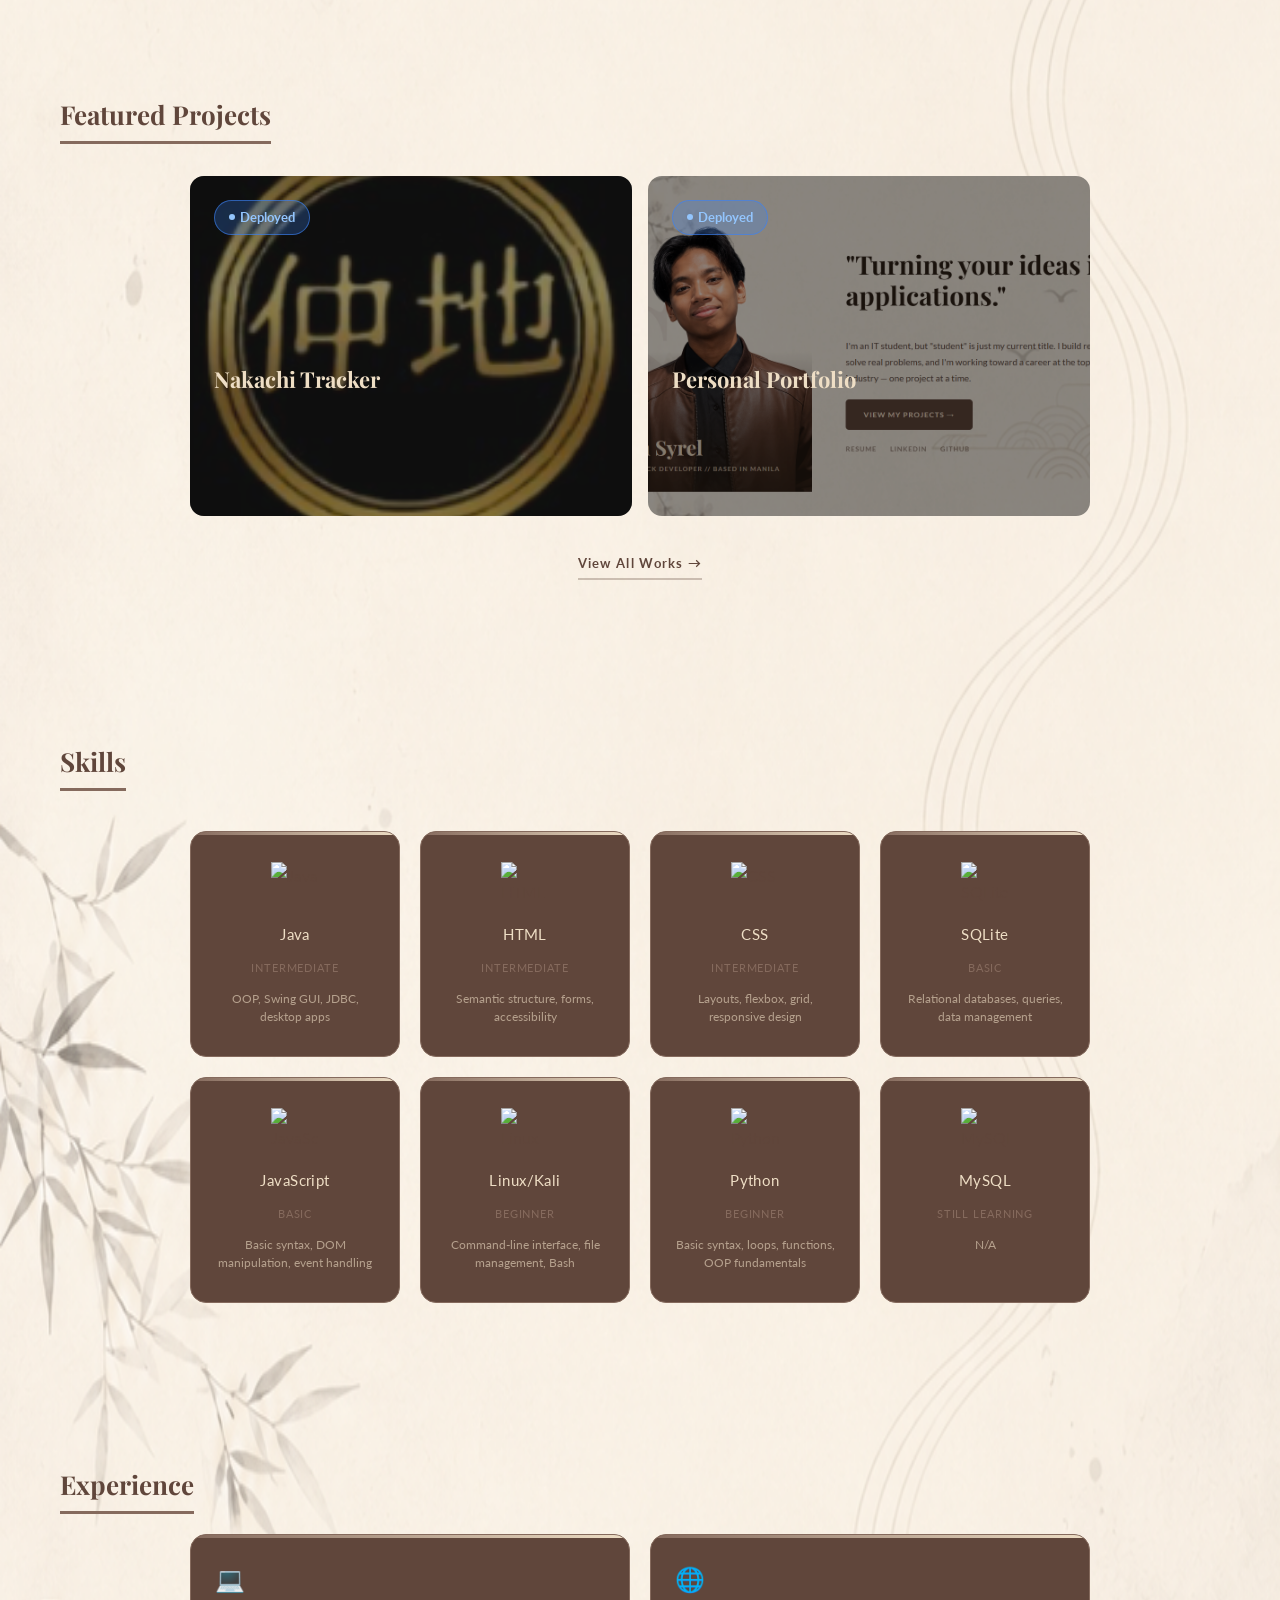
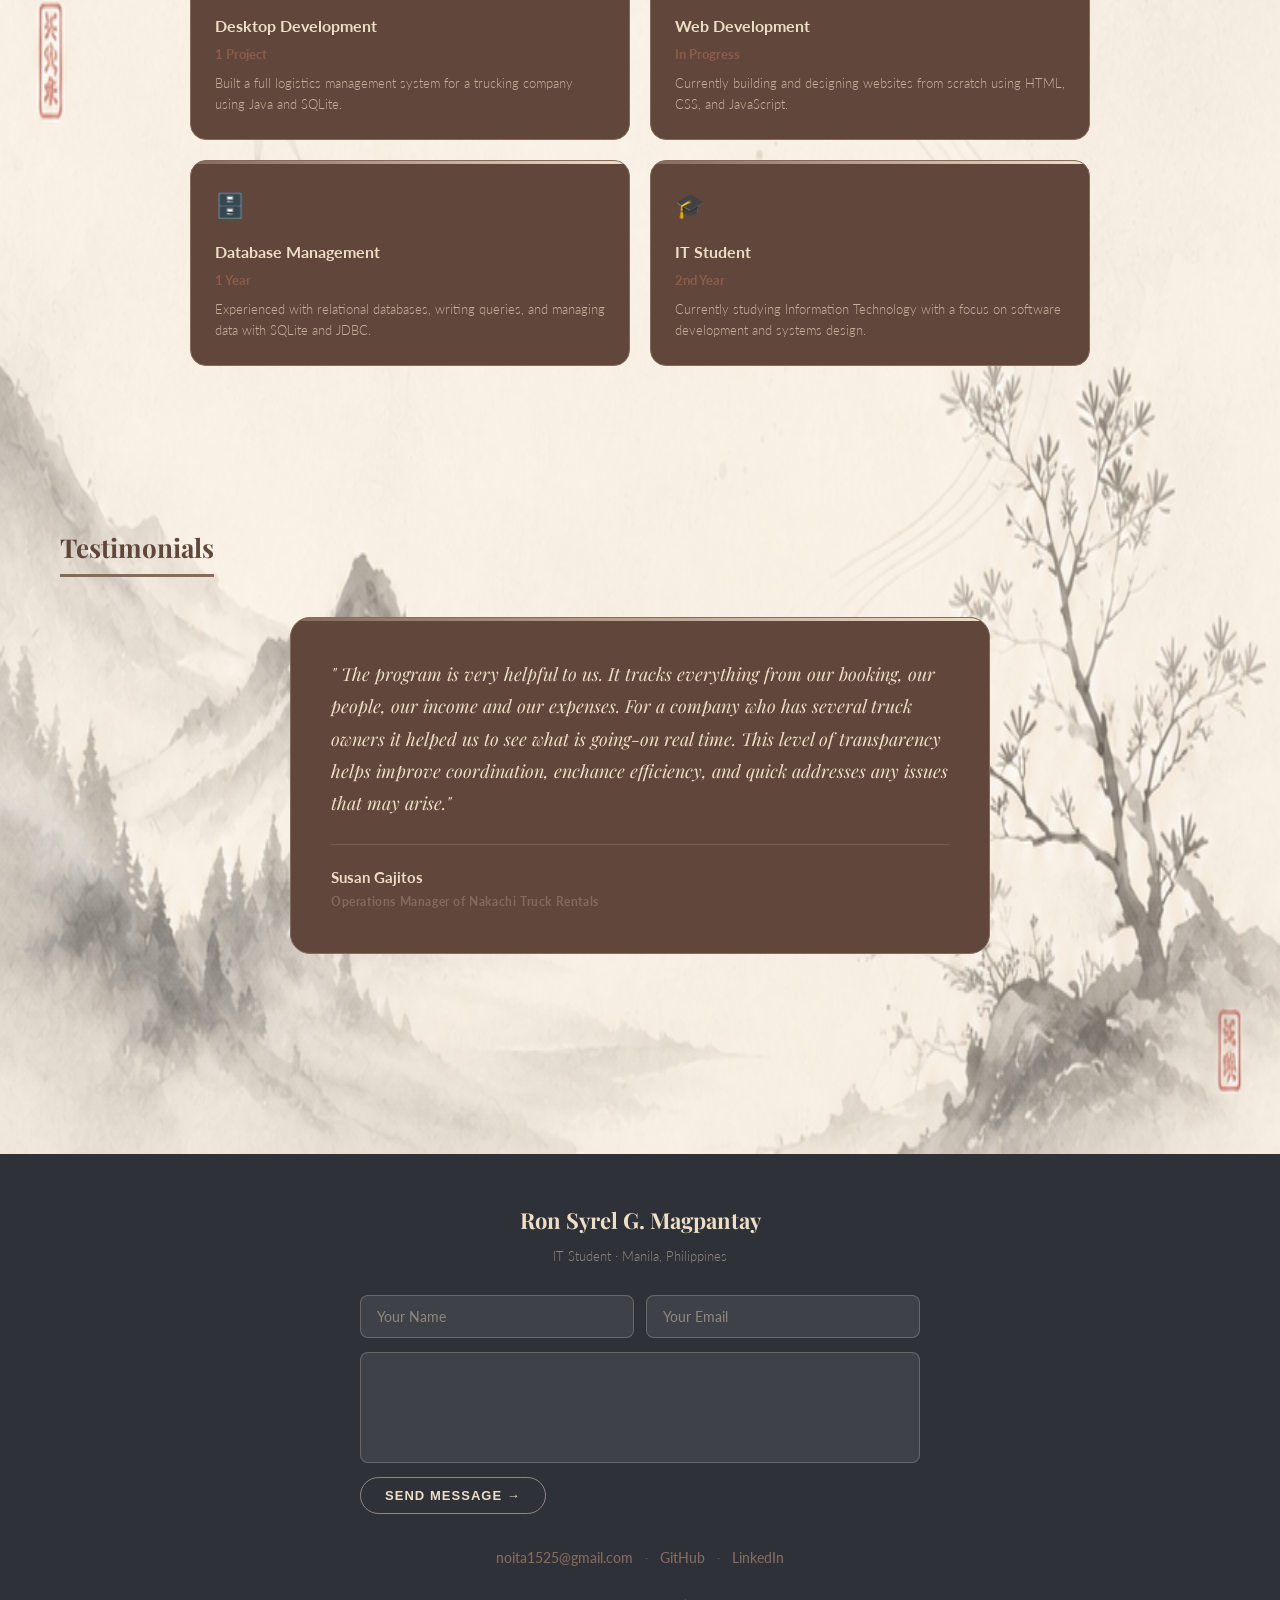
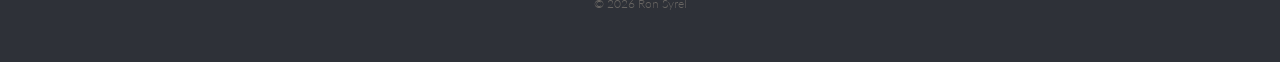
==== commit d42e1c35: "Added" ====
--- a/index.html
+++ b/index.html
@@ -248,6 +248,19 @@
           <div class="skill-card">
             <div class="skill-icon">
               <img
+                src="https://cdn.jsdelivr.net/gh/devicons/devicon@latest/icons/css3/css3-original.svg"
+                alt="CSS"
+              />
+            </div>
+            <div class="skill-name">CSS</div>
+            <div class="skill-proficiency">Intermediate</div>
+            <div class="skill-desc">
+              Layouts, flexbox, grid, responsive design
+            </div>
+          </div>
+          <div class="skill-card">
+            <div class="skill-icon">
+              <img
                 src="https://cdn.jsdelivr.net/gh/devicons/devicon@latest/icons/sqlite/sqlite-original.svg"
                 alt="SQLite"
               />
@@ -261,14 +274,14 @@
           <div class="skill-card">
             <div class="skill-icon">
               <img
-                src="https://cdn.jsdelivr.net/gh/devicons/devicon@latest/icons/css3/css3-original.svg"
-                alt="CSS"
-              />
-            </div>
-            <div class="skill-name">CSS</div>
+                src="https://cdn.jsdelivr.net/gh/devicons/devicon@latest/icons/javascript/javascript-original.svg"
+                alt="JavaScript"
+              />
+            </div>
+            <div class="skill-name">JavaScript</div>
             <div class="skill-proficiency">Basic</div>
             <div class="skill-desc">
-              Layouts, flexbox, grid, responsive design
+              Basic syntax, DOM manipulation, event handling
             </div>
           </div>
           <div class="skill-card">
@@ -296,17 +309,6 @@
             <div class="skill-desc">
               Basic syntax, loops, functions, OOP fundamentals
             </div>
-          </div>
-          <div class="skill-card">
-            <div class="skill-icon">
-              <img
-                src="https://cdn.jsdelivr.net/gh/devicons/devicon@latest/icons/javascript/javascript-original.svg"
-                alt="JavaScript"
-              />
-            </div>
-            <div class="skill-name">JavaScript</div>
-            <div class="skill-proficiency">Still Learning</div>
-            <div class="skill-desc">N/A</div>
           </div>
           <div class="skill-card">
             <div class="skill-icon">
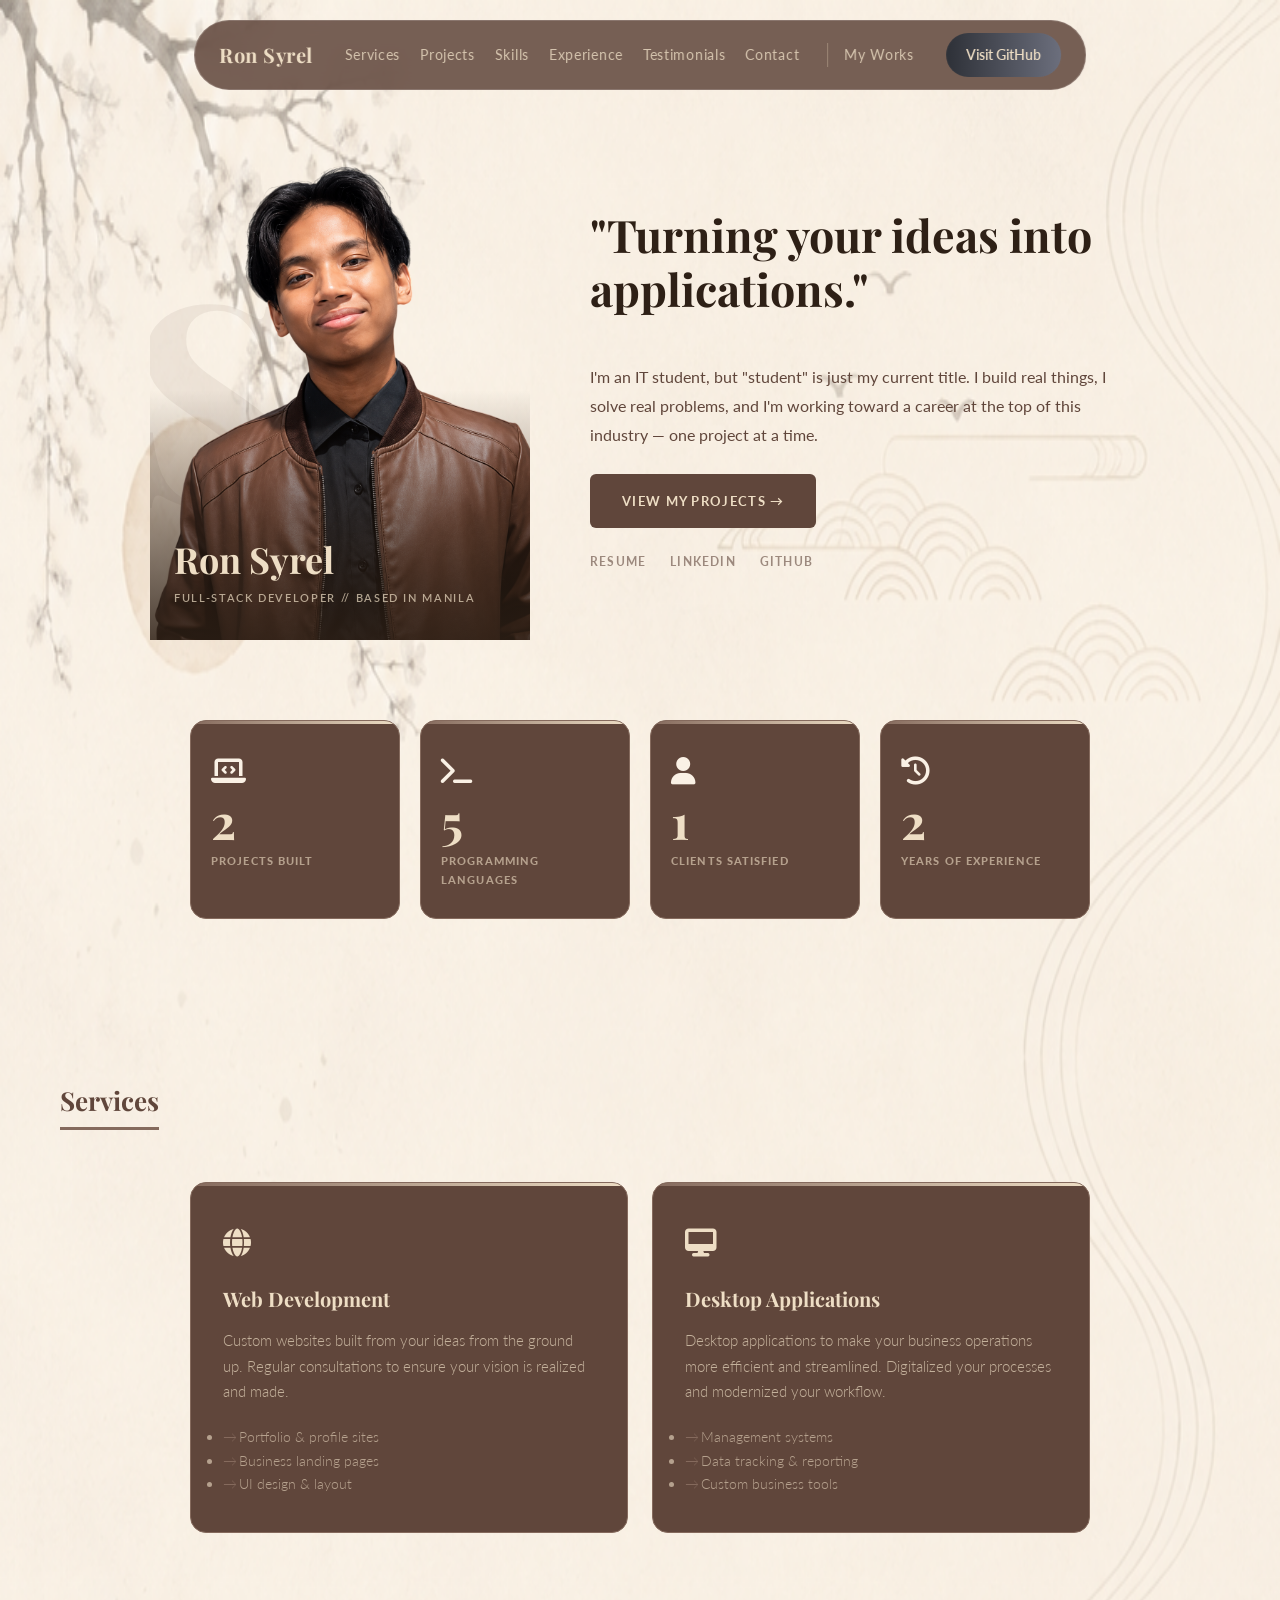
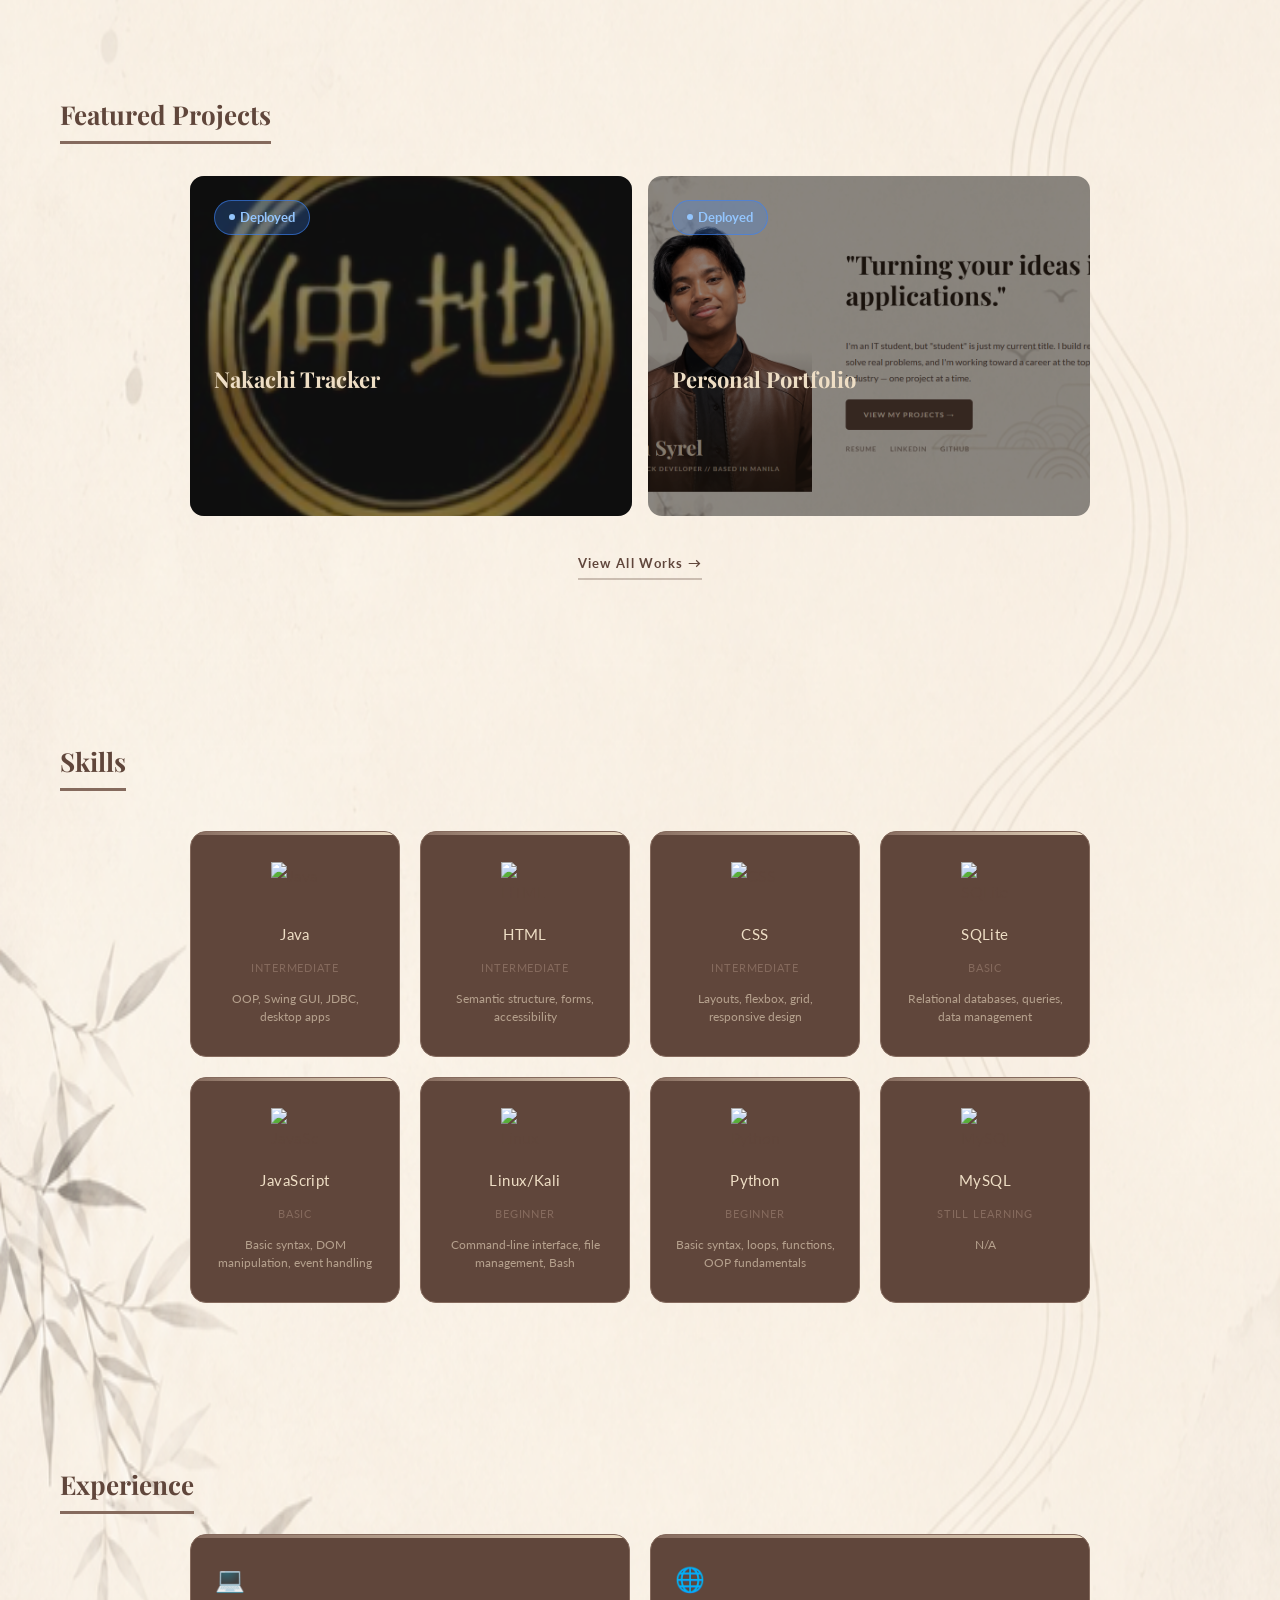
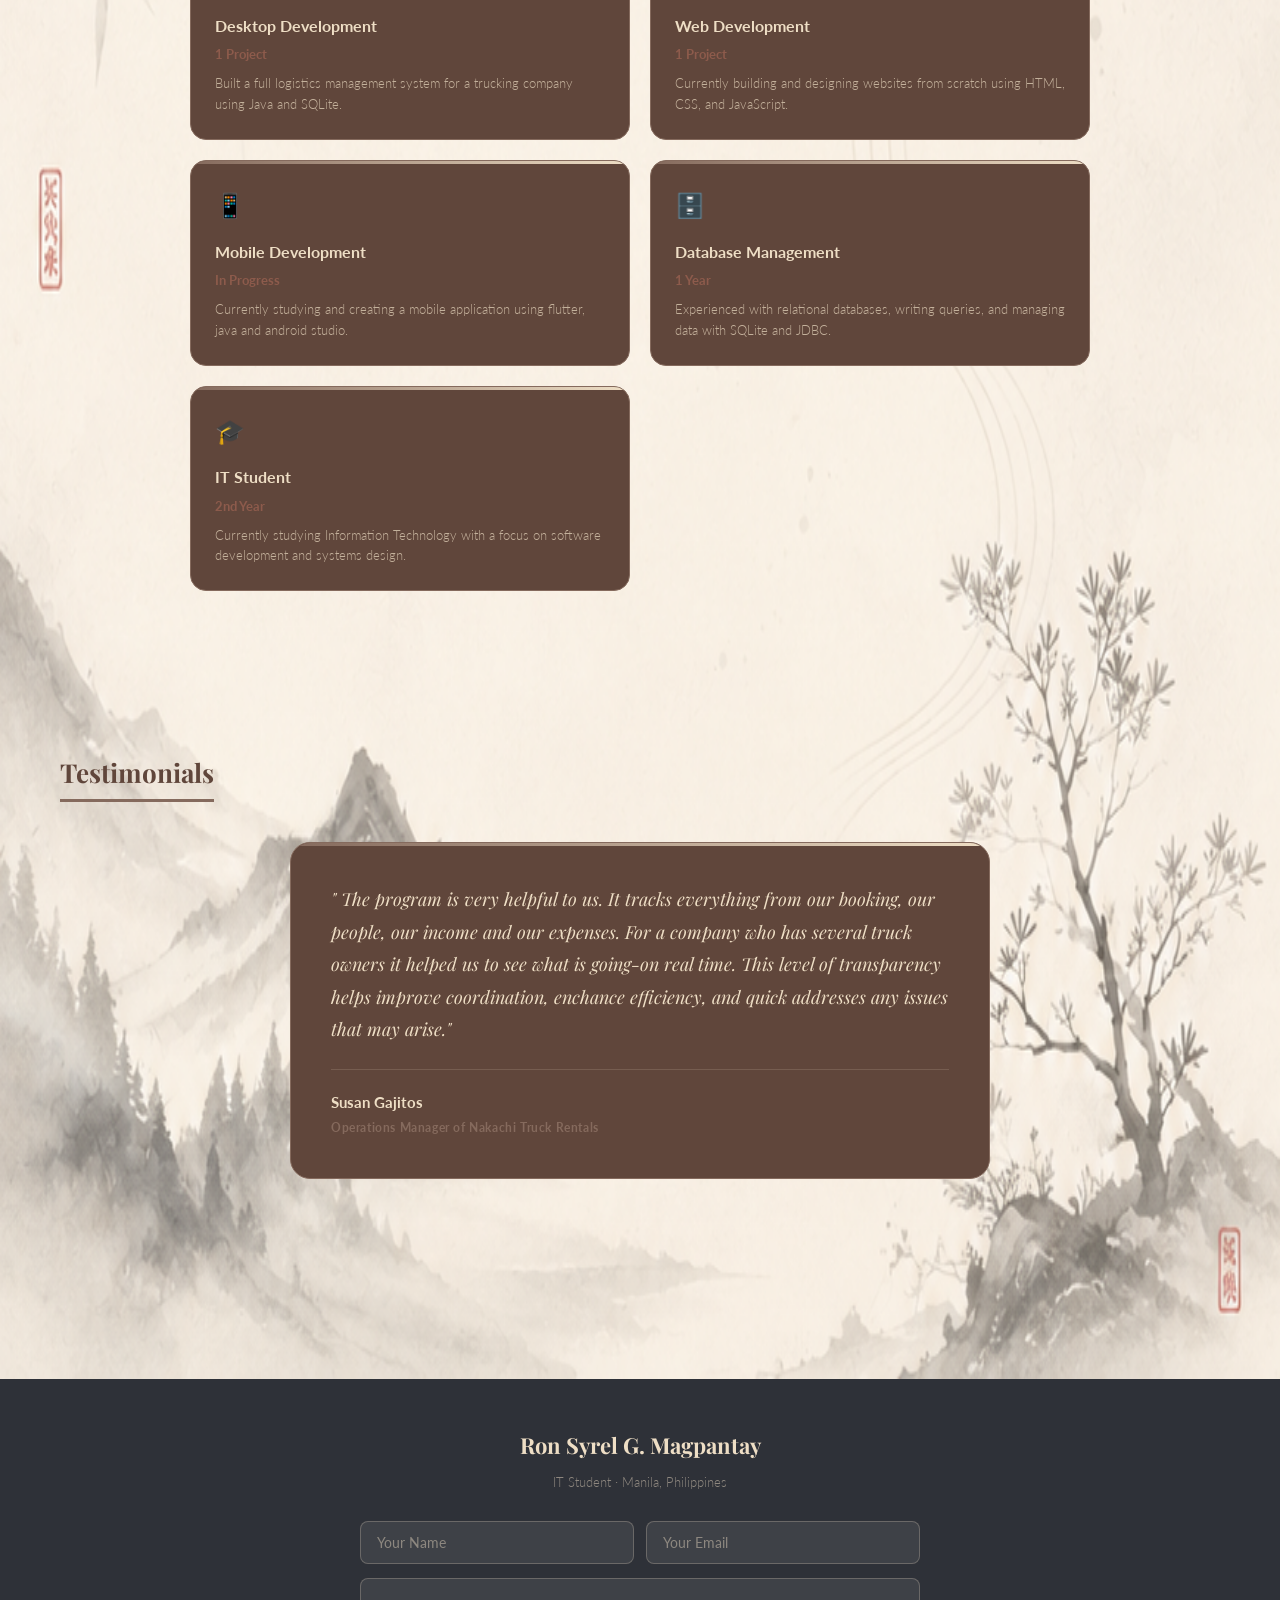
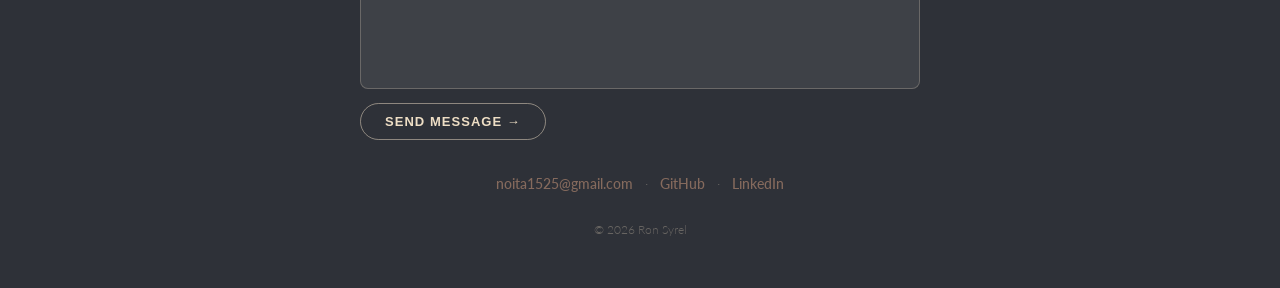
==== commit ffe343f8: "Added experience card for mobile development to the portfolio page. Updated the description to refle" ====
--- a/index.html
+++ b/index.html
@@ -342,10 +342,18 @@
             <div class="exp-card">
               <div class="exp-icon">🌐</div>
               <h3 class="exp-title">Web Development</h3>
-              <p class="exp-duration">In Progress</p>
+              <p class="exp-duration">1 Project</p>
               <p class="exp-desc">
                 Currently building and designing websites from scratch using
                 HTML, CSS, and JavaScript.
+              </p>
+            </div>
+            <div class="exp-card">
+              <div class="exp-icon">📱</div>
+              <h3 class="exp-title">Mobile Development</h3>
+              <p class="exp-duration">In Progress</p>
+              <p class="exp-desc">
+                Currently studying and creating a mobile application using flutter, java and android studio.
               </p>
             </div>
             <div class="exp-card">
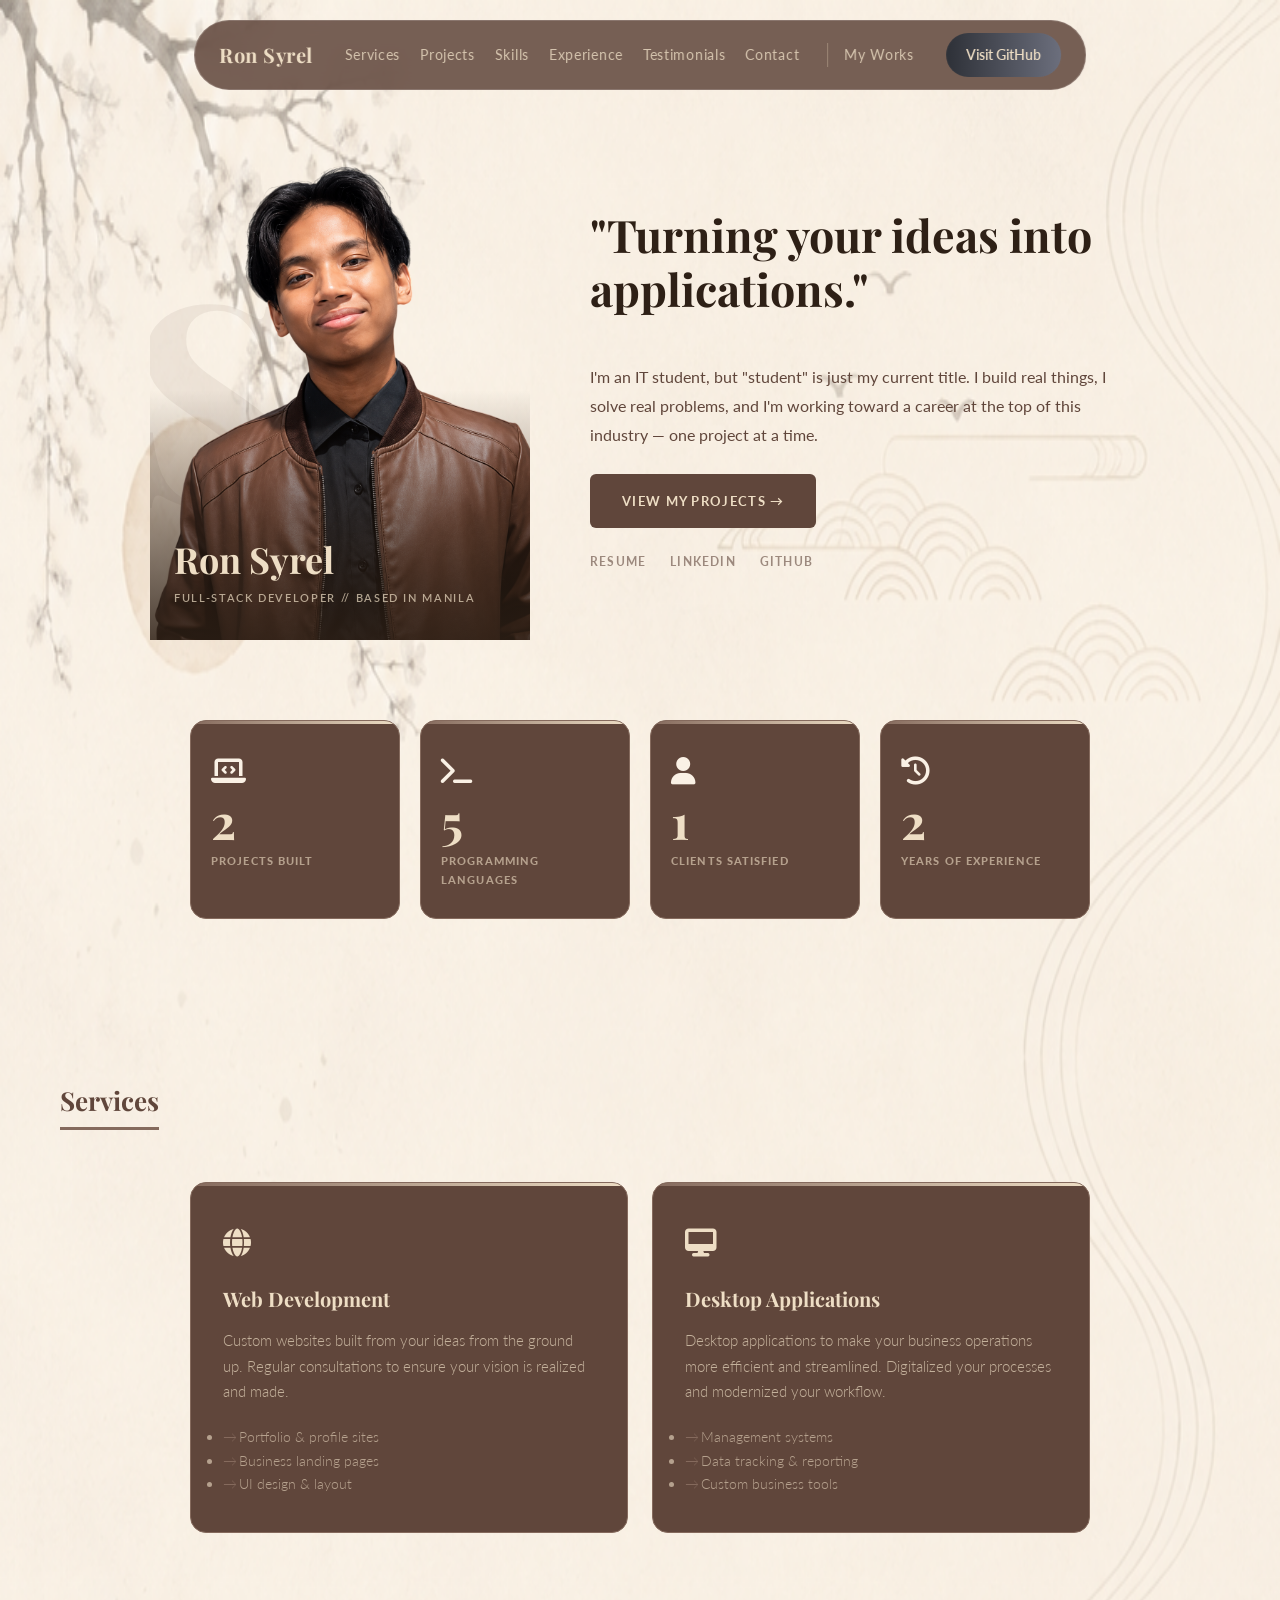
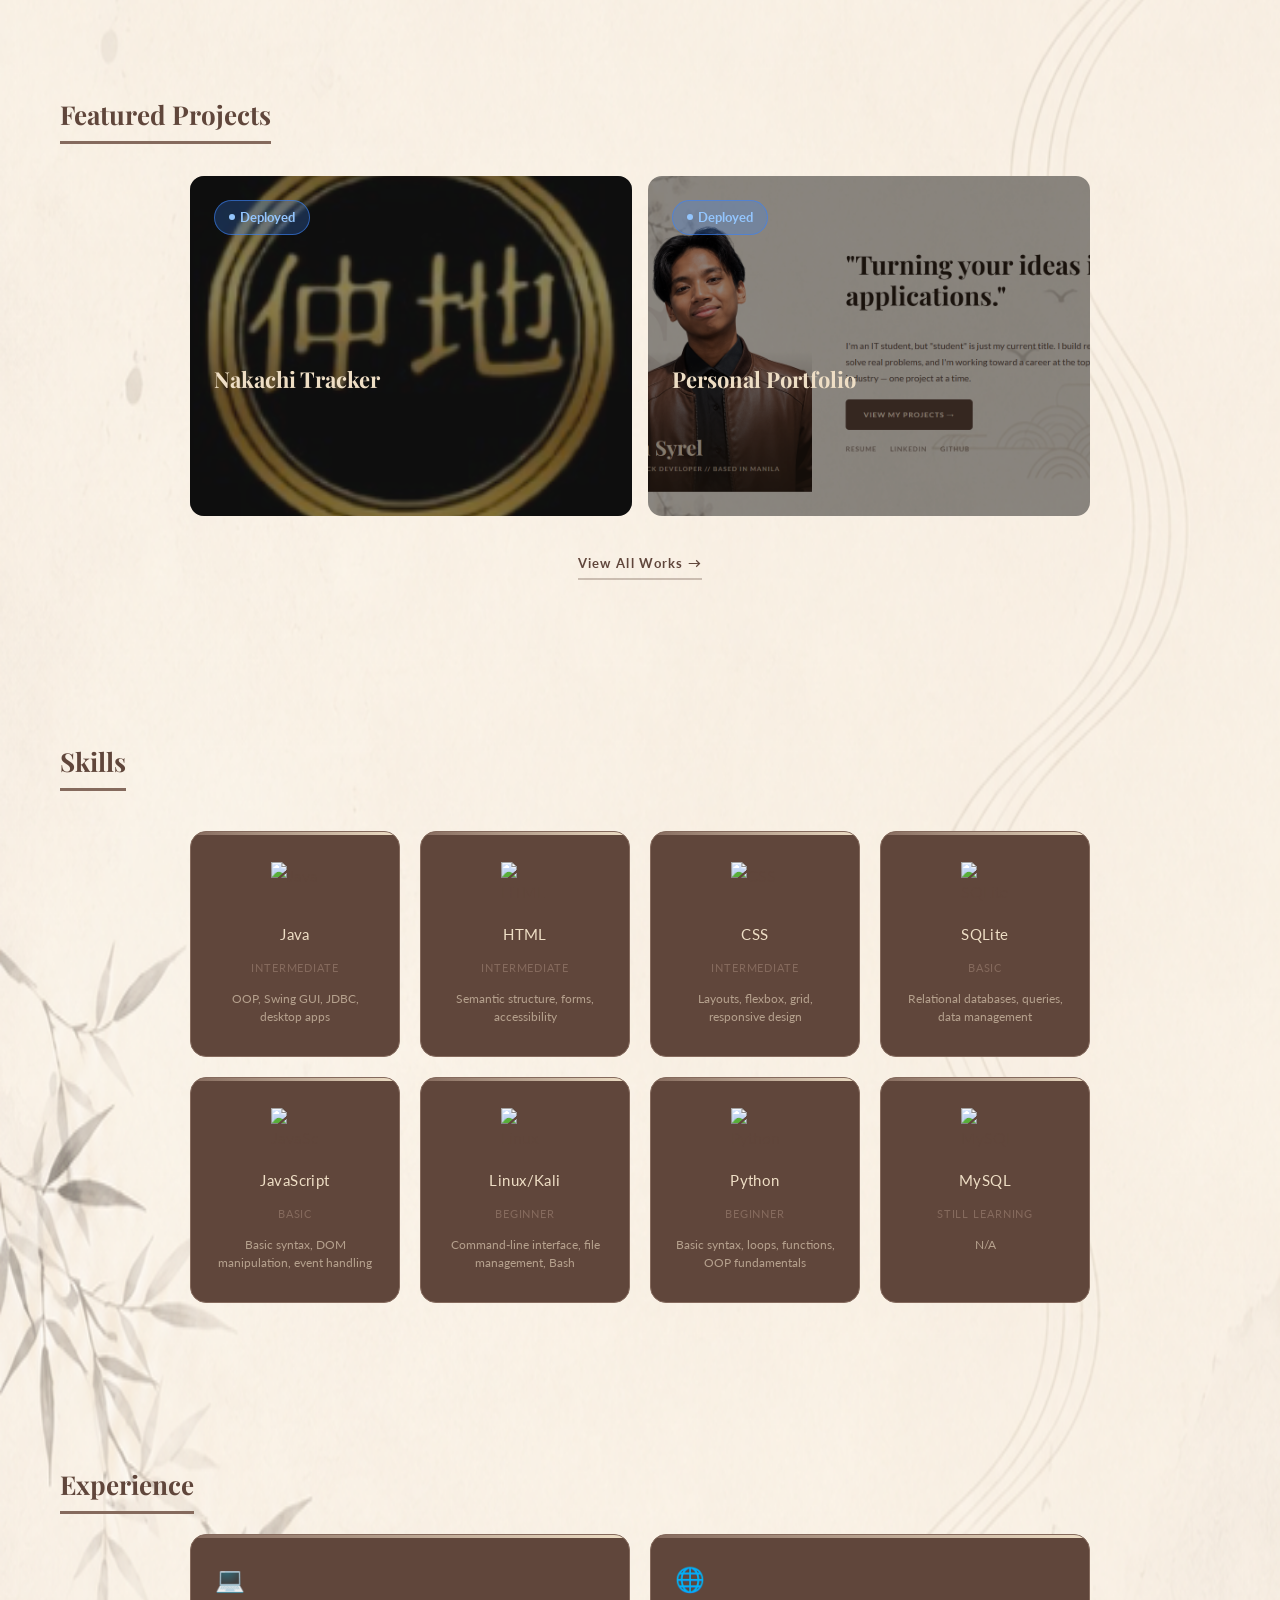
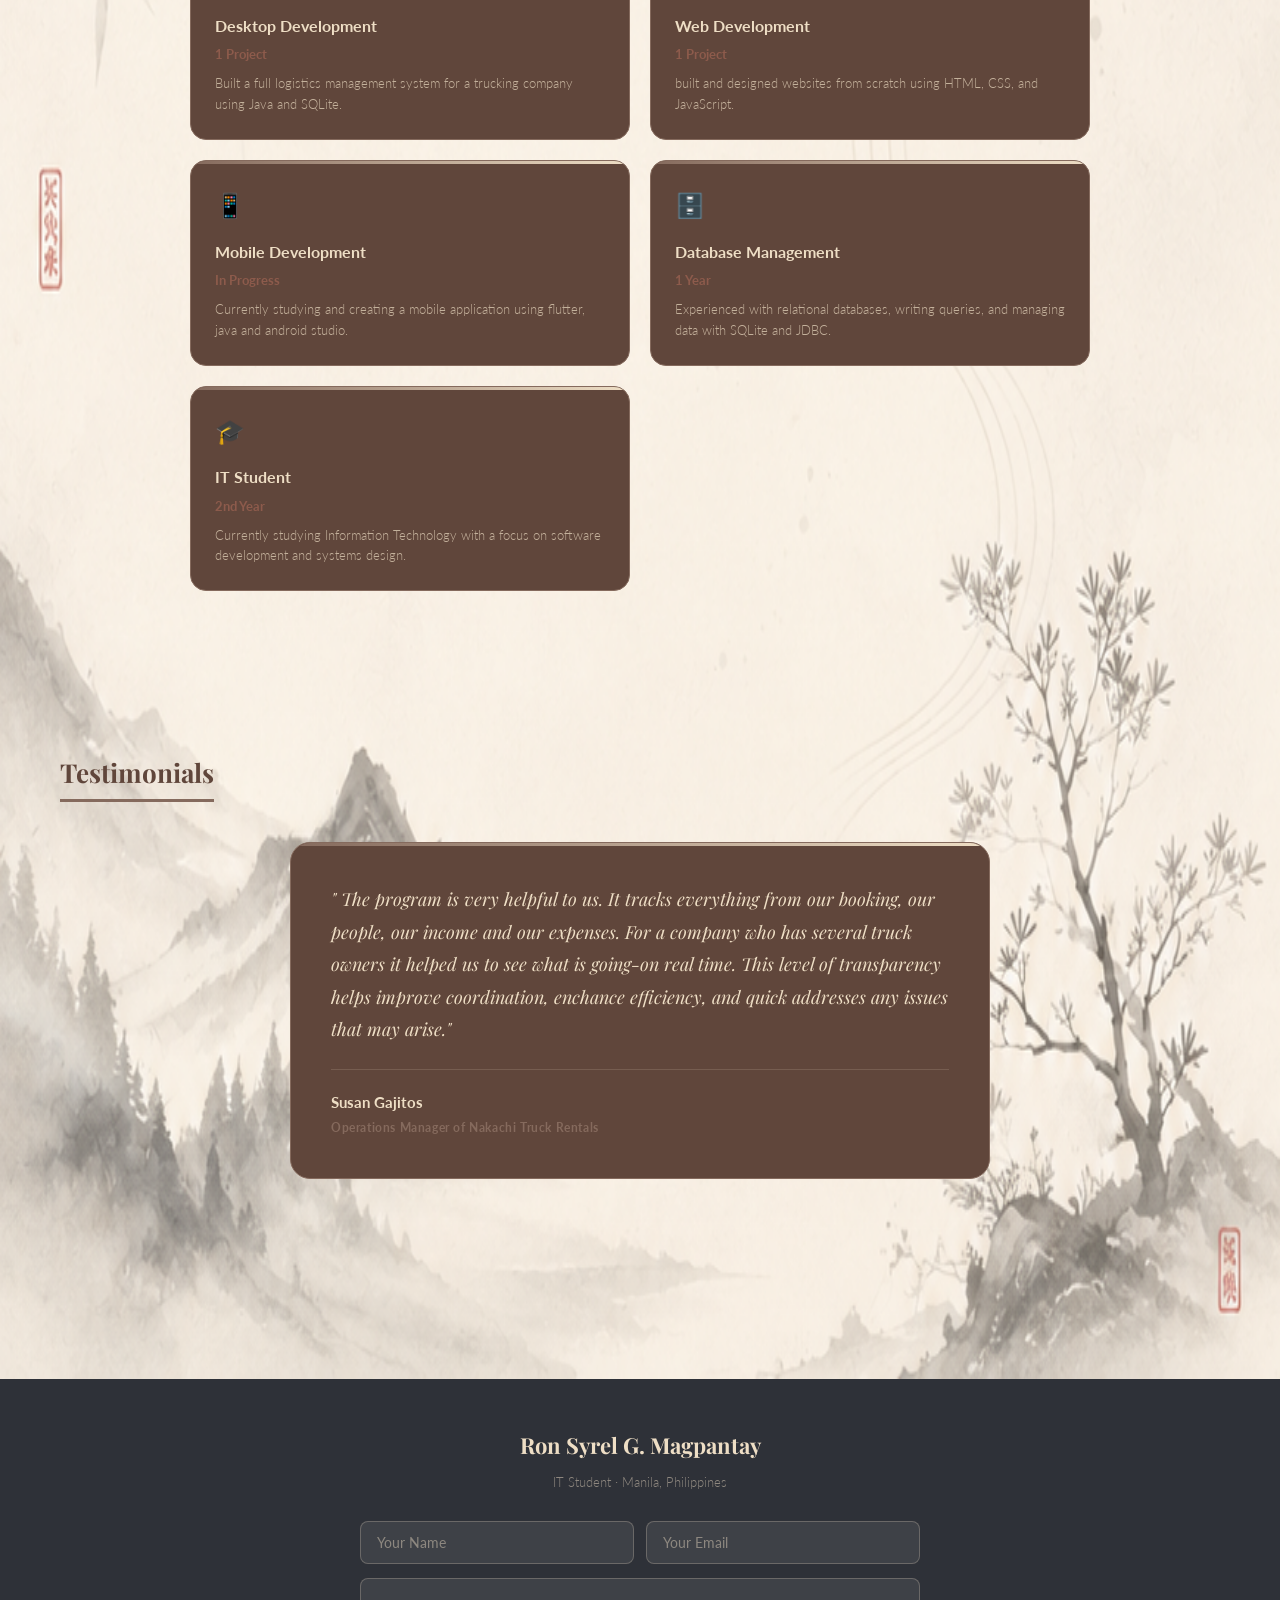
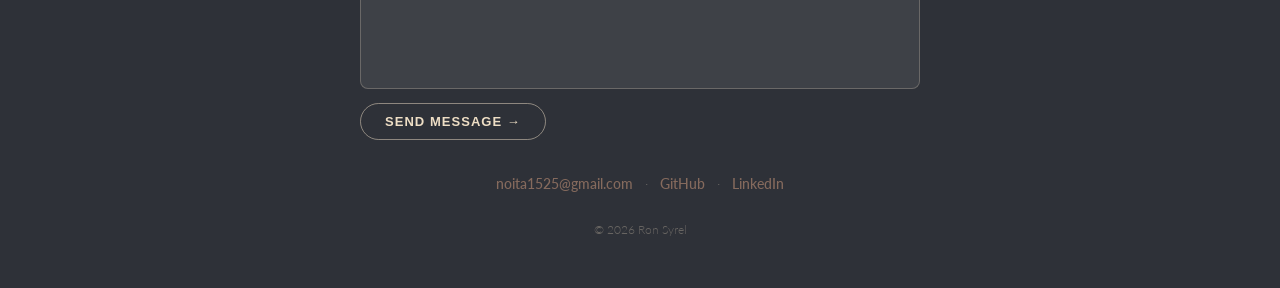
==== commit 2d729abc: "fixed" ====
--- a/index.html
+++ b/index.html
@@ -344,7 +344,7 @@
               <h3 class="exp-title">Web Development</h3>
               <p class="exp-duration">1 Project</p>
               <p class="exp-desc">
-                Currently building and designing websites from scratch using
+                built and designed websites from scratch using
                 HTML, CSS, and JavaScript.
               </p>
             </div>
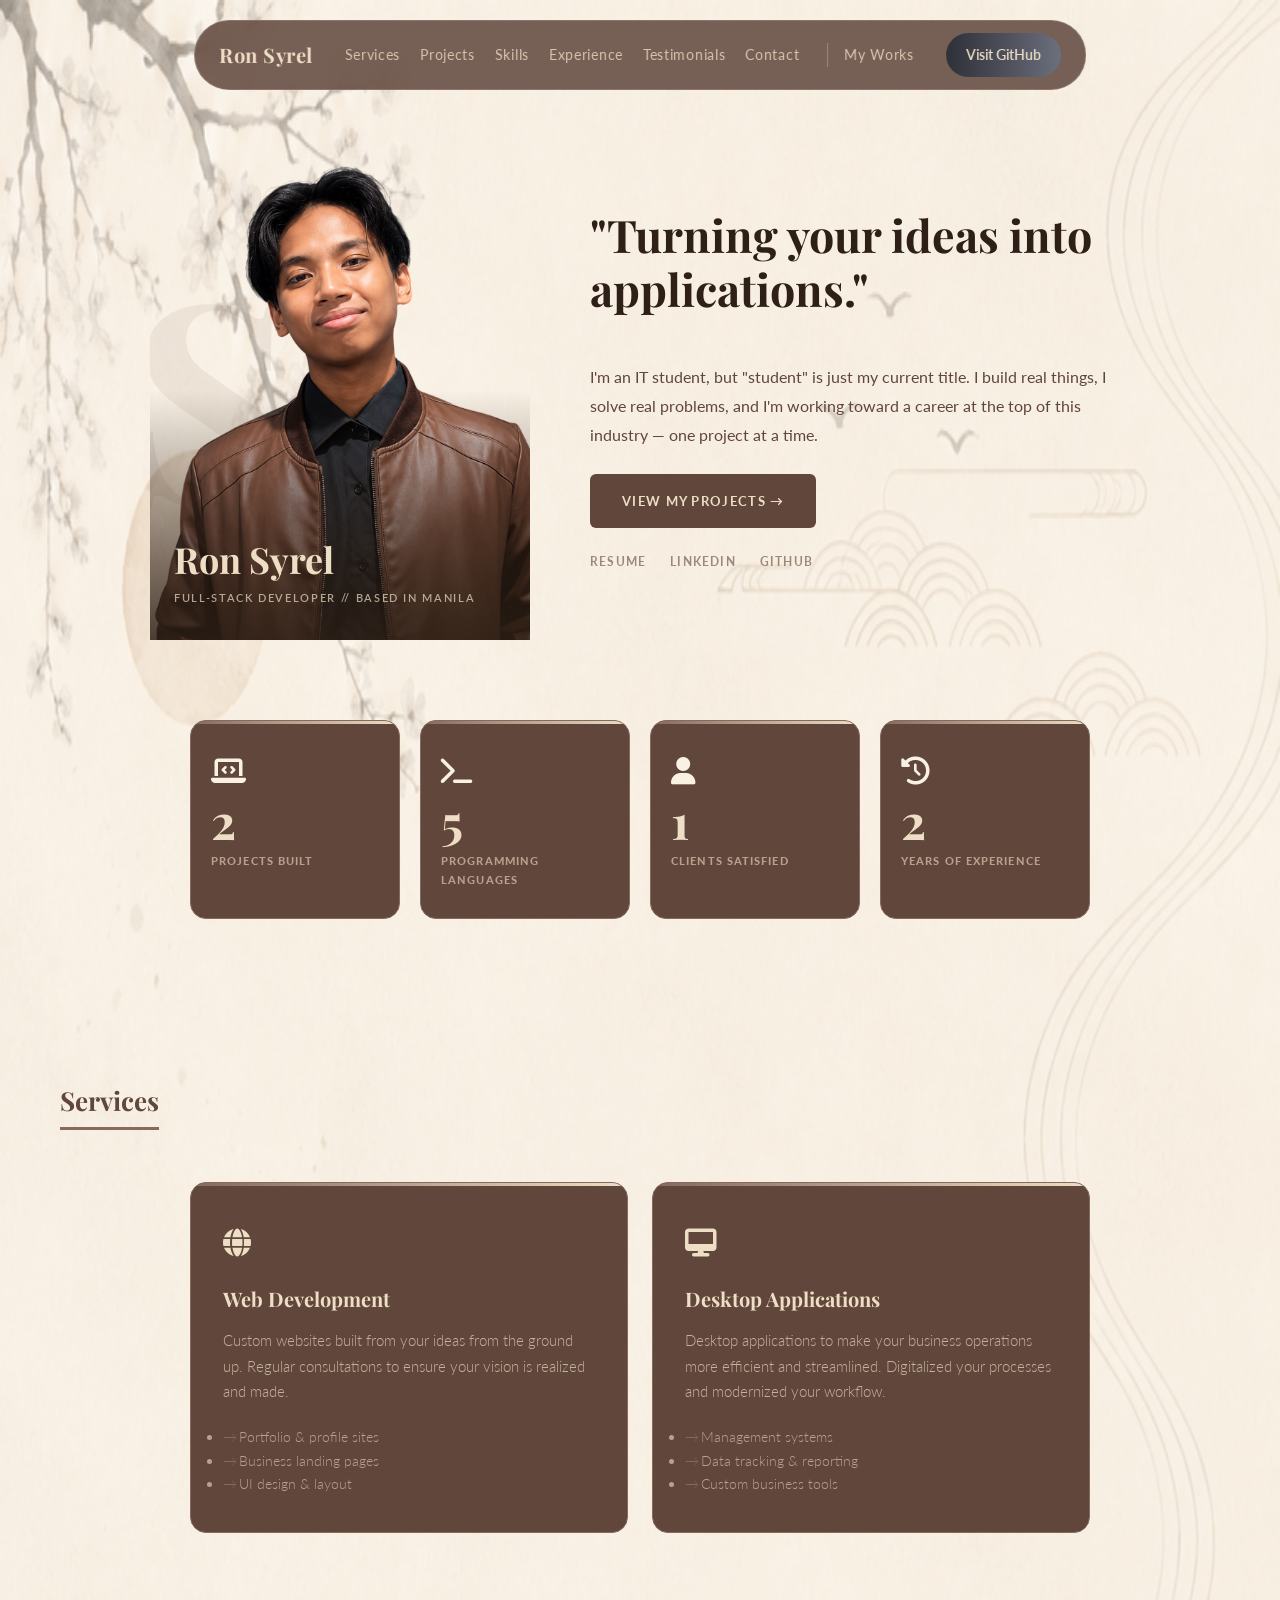
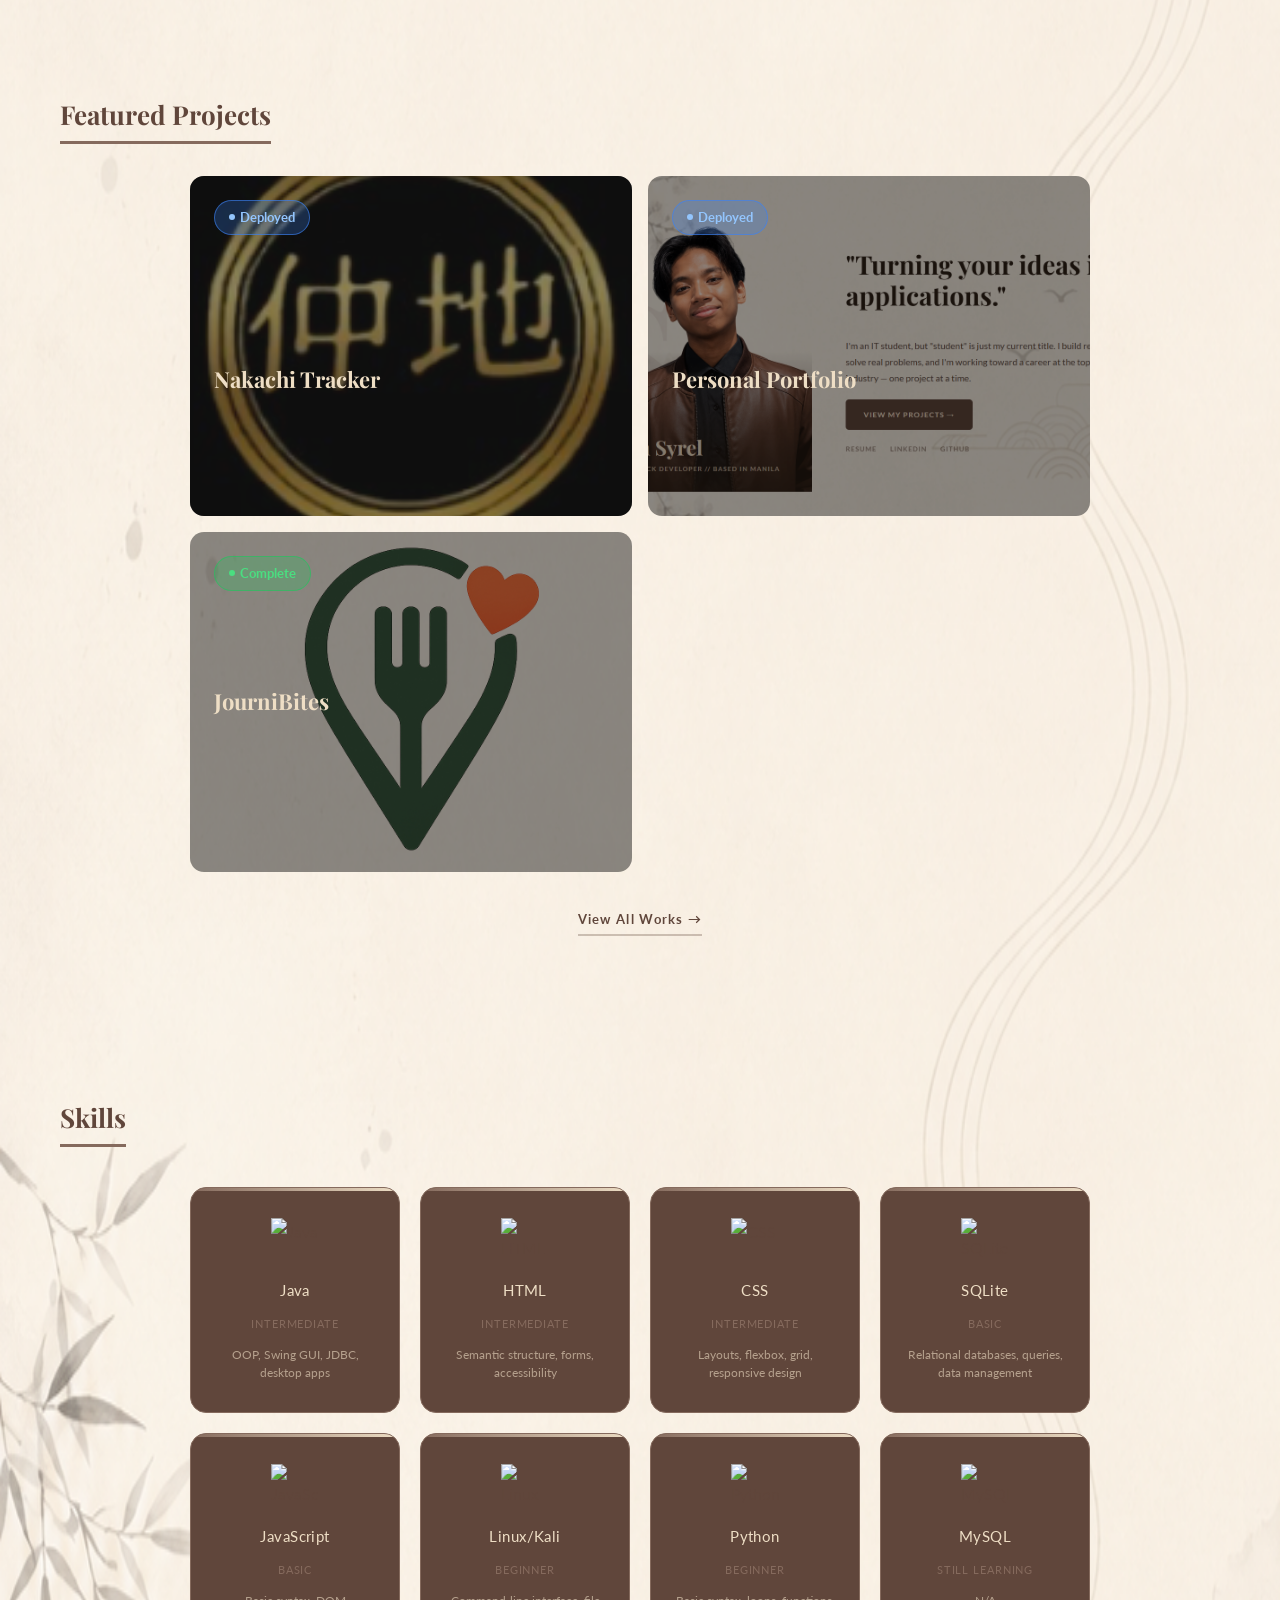
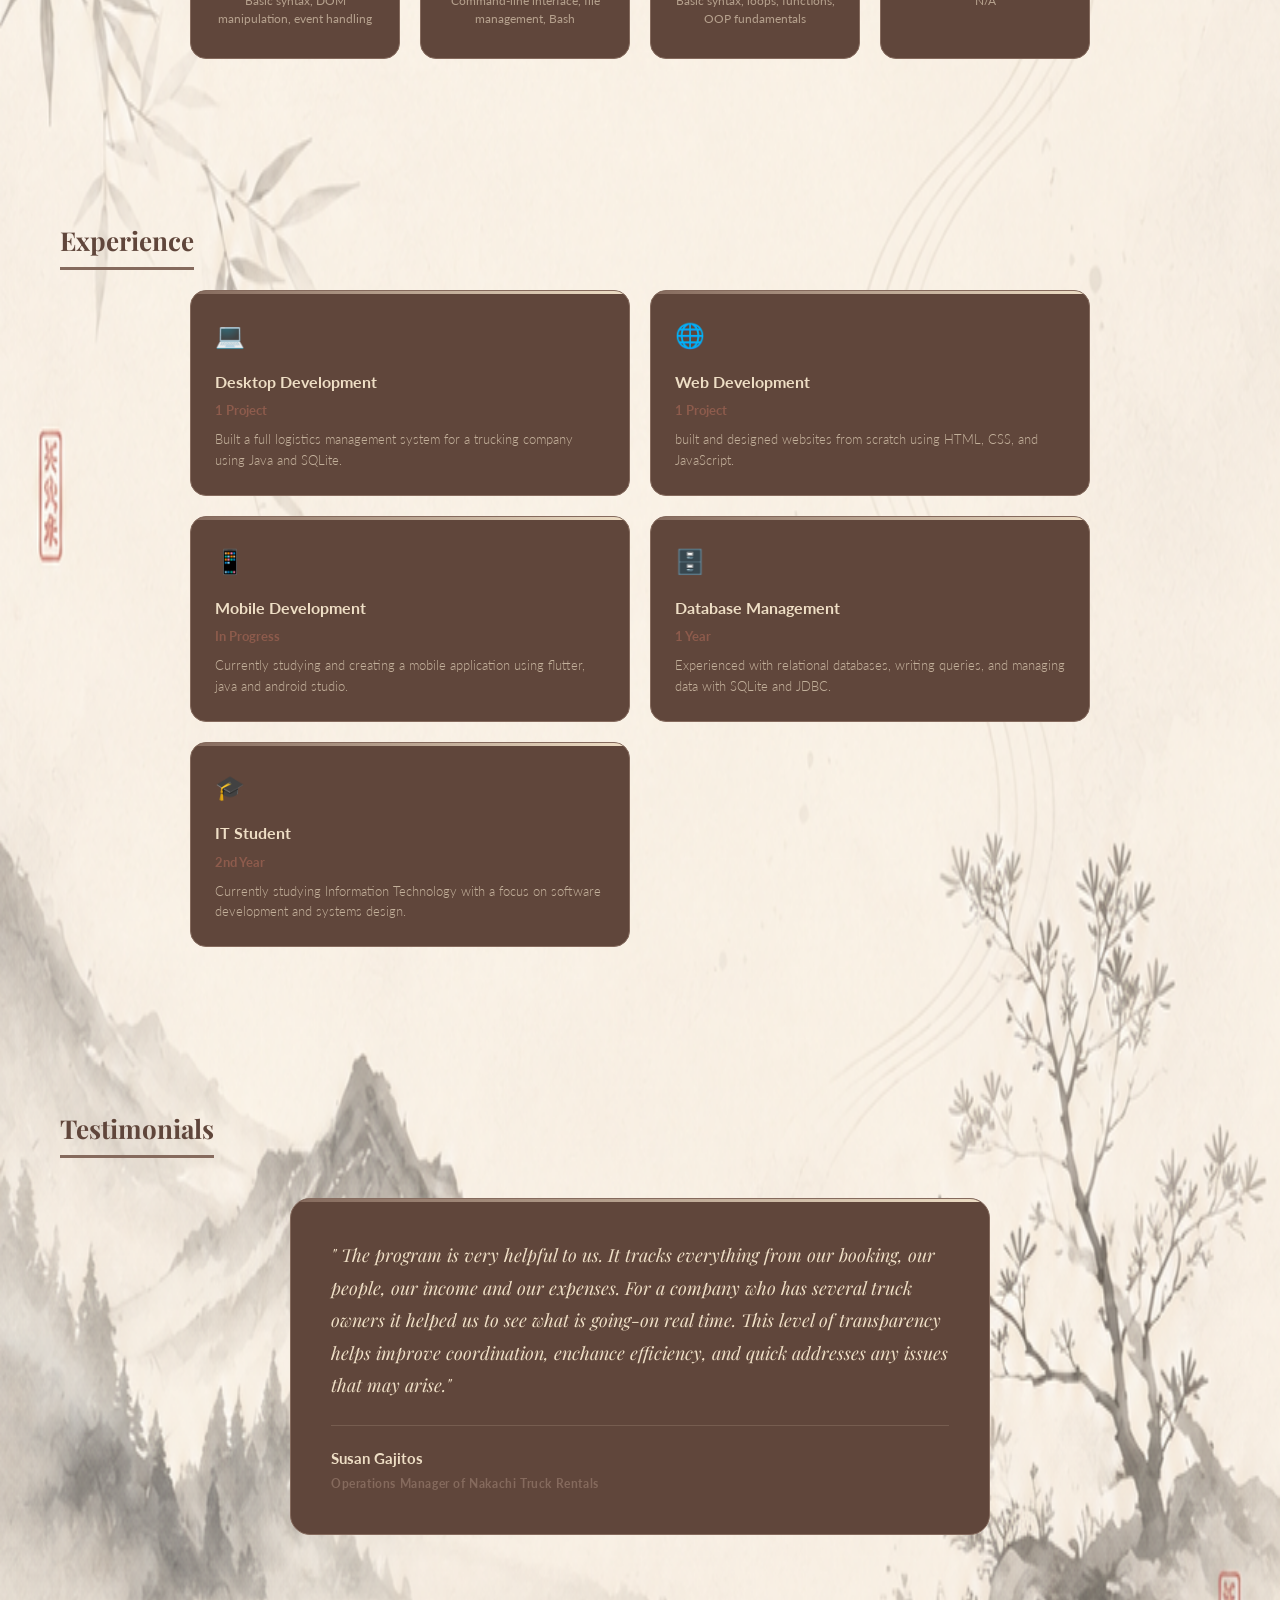
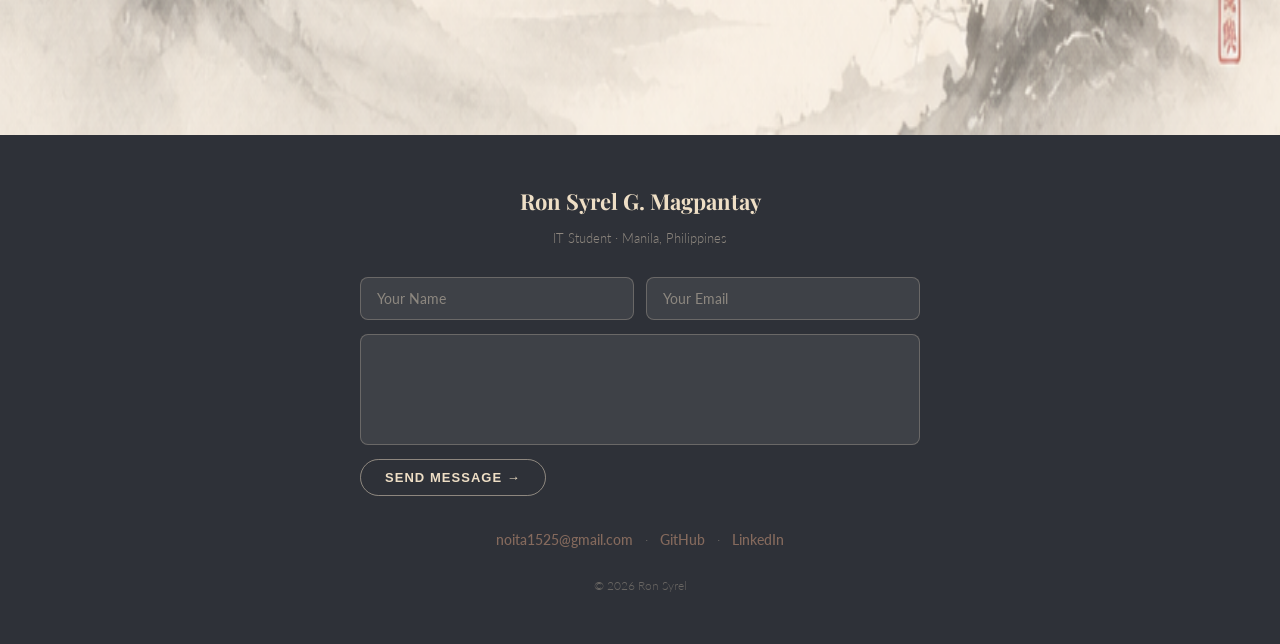
==== commit d090cf29: "Added Journibites" ====
--- a/index.html
+++ b/index.html
@@ -210,6 +210,25 @@
               </div>
             </div>
           </a>
+
+          <a href="works.html#project-3" class="proj-card">
+            <div class="proj-bg proj-bg--3"></div>
+            <div class="proj-overlay"></div>
+            <div class="proj-content">
+              <div class="proj-meta">
+                <span class="badge badge-completed"><span class="badge-dot"></span>Complete</span>
+              </div>
+              <div class="proj-info">
+                <h3 class="proj-title">JourniBites</h3>
+                <p class="proj-desc">A journal-like app for your past restaurant and food experiences.</p>
+                <div class="proj-tags">
+                  <span class="tag">Dart</span><span class="tag">Flutter</span><span class="tag">Android Studio</span><span class="tag">SQFlite</span><span class="tag">Mobile App</span>
+                </div>
+                <span class="proj-cta">View project →</span>
+              </div>
+            </div>
+          </a>
+
         </div>
         <div style="text-align:center; margin-top: 32px;">
           <a href="works.html" class="view-all-btn">View All Works →</a>
--- a/style.css
+++ b/style.css
@@ -1434,6 +1434,12 @@
   background-position: center;
  }
 
+ .proj-bg--3 { 
+  background-image: url("JourniBitesIcon.png");
+  background-size: cover;
+  background-position: center;
+ }
+
 .proj-overlay {
   position: absolute;
   inset: 0;
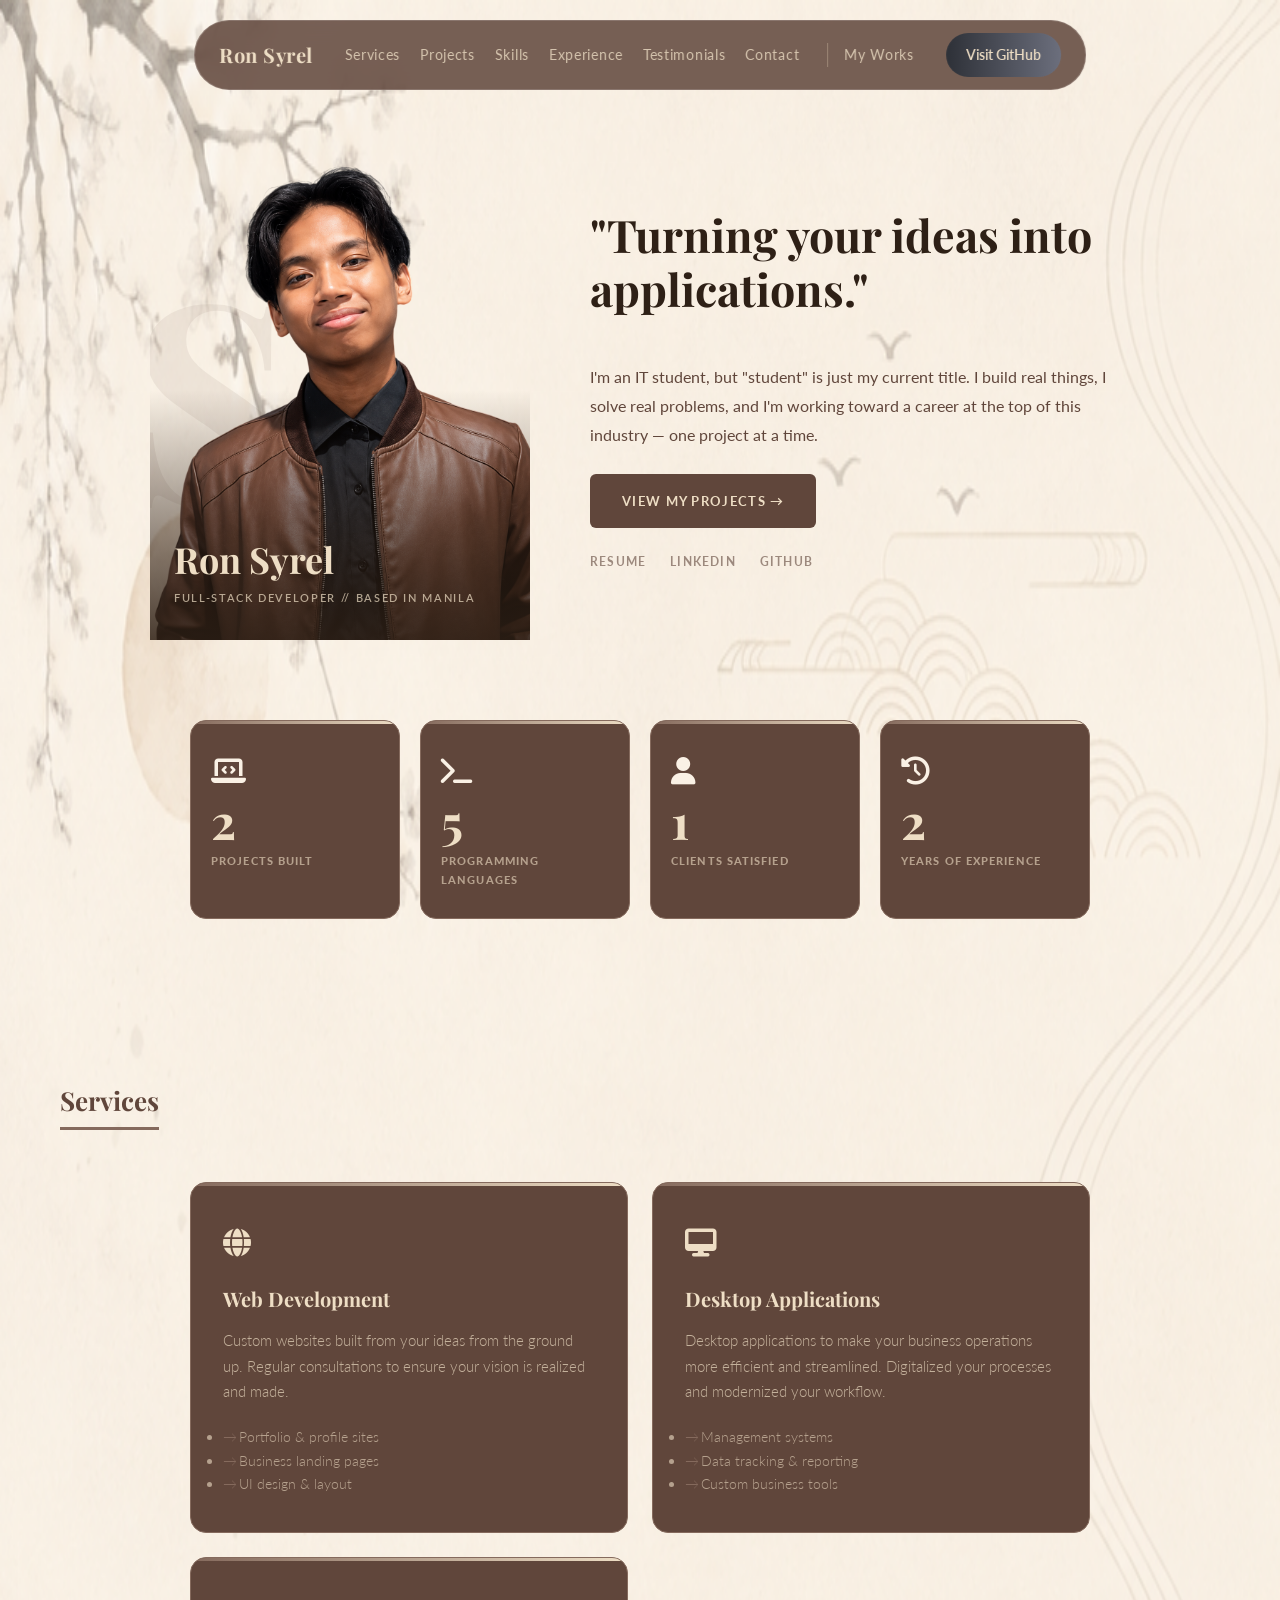
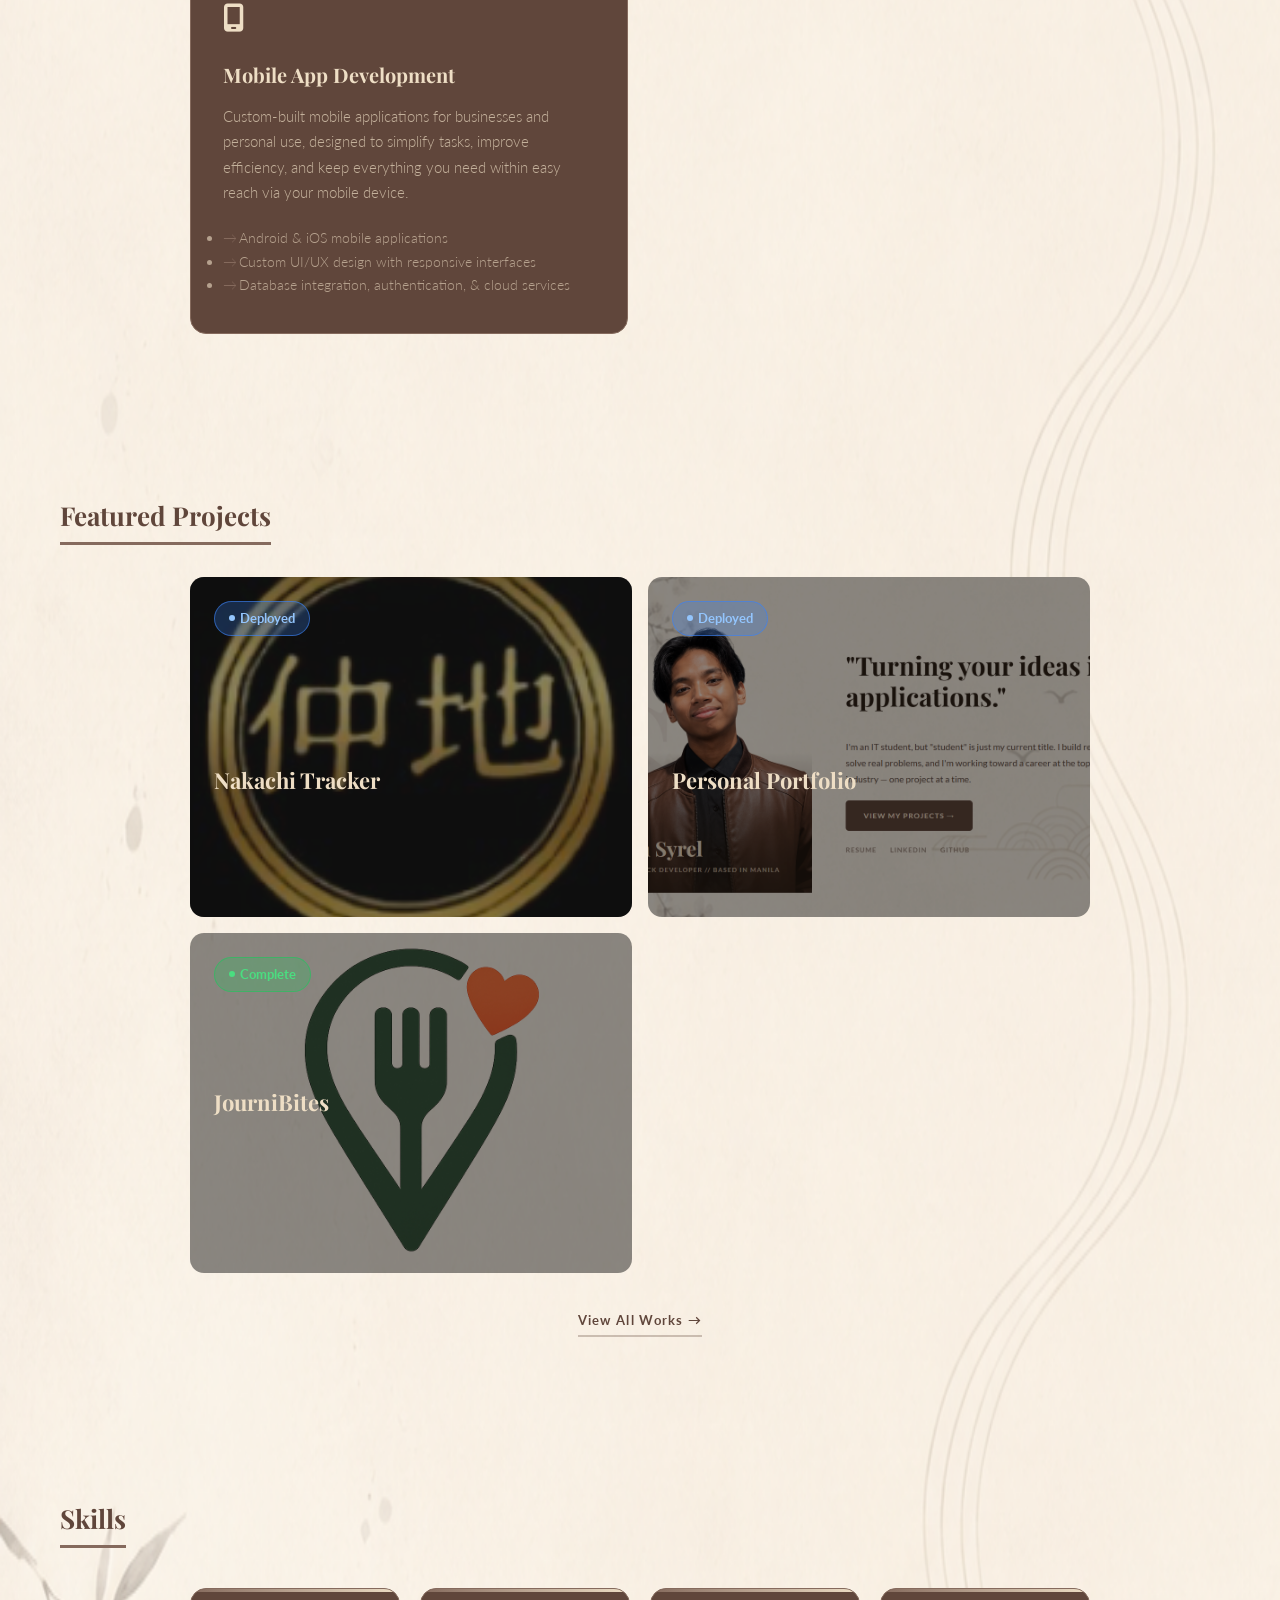
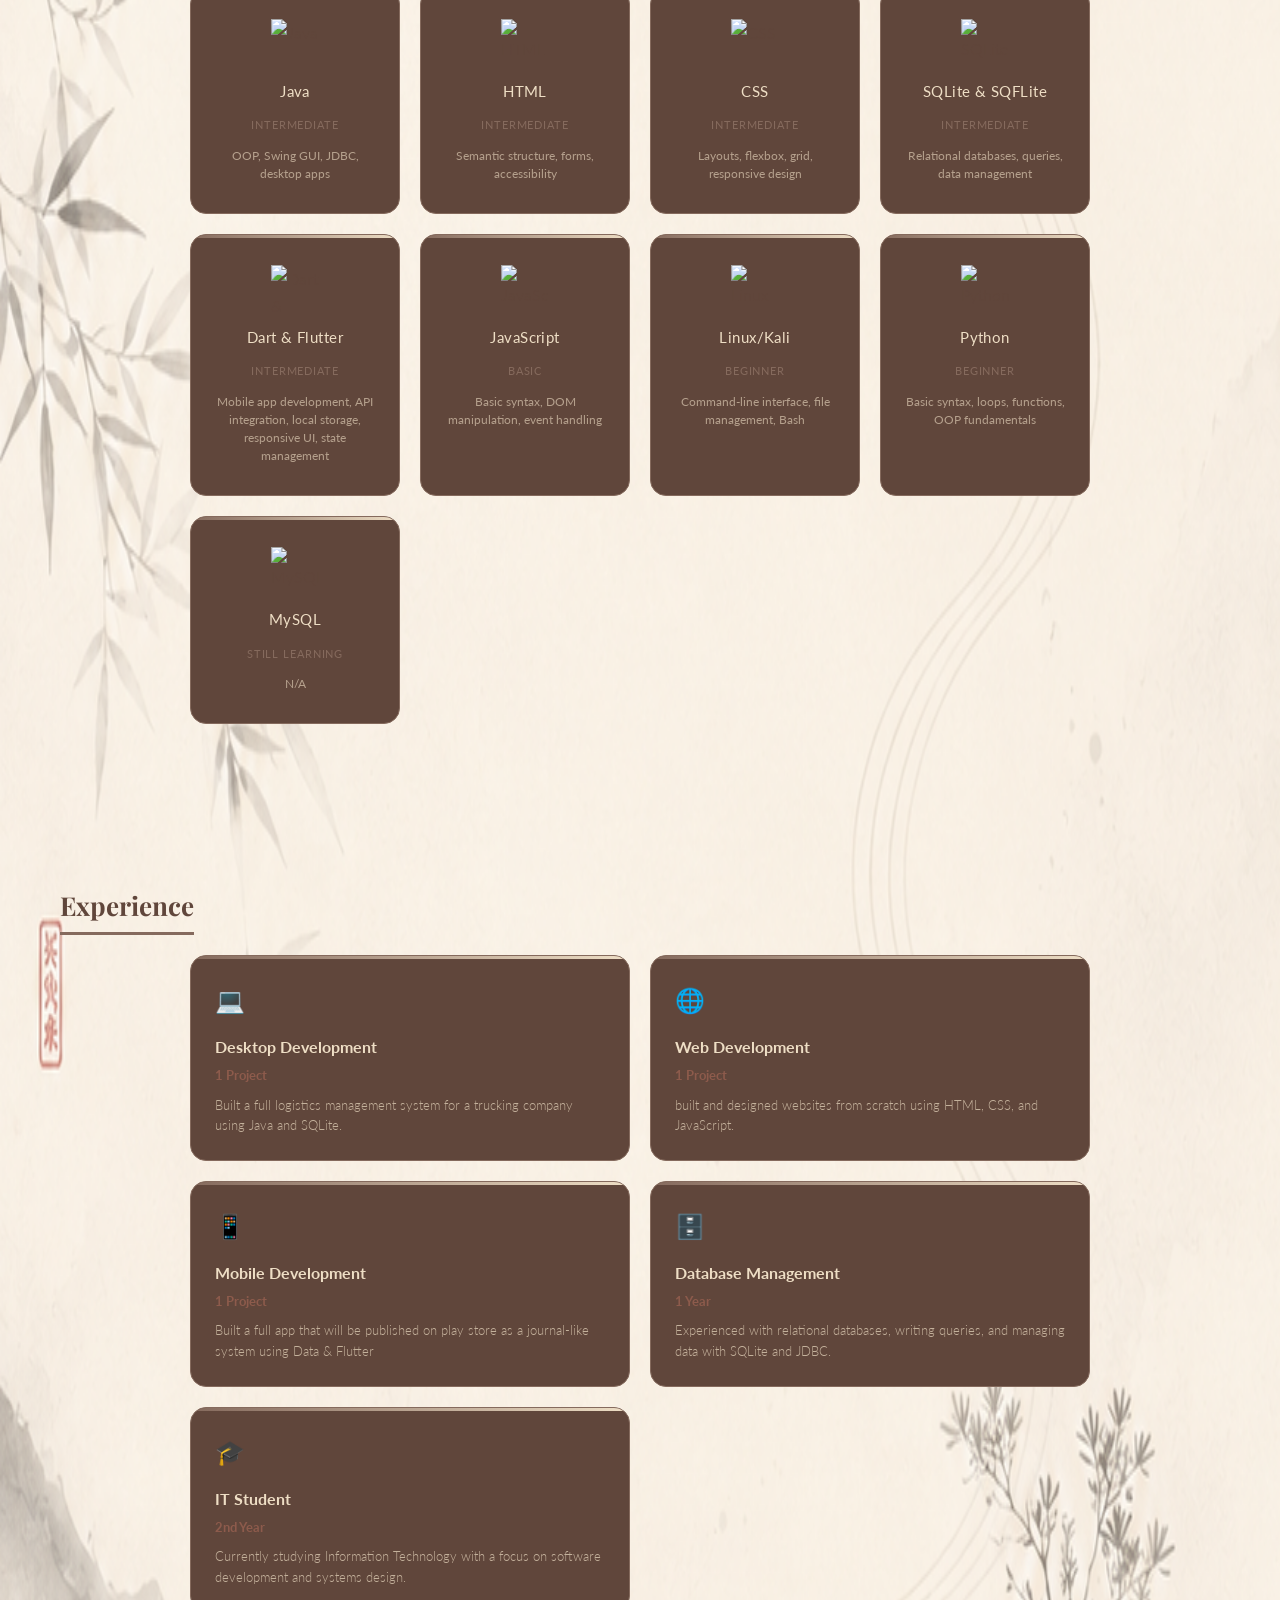
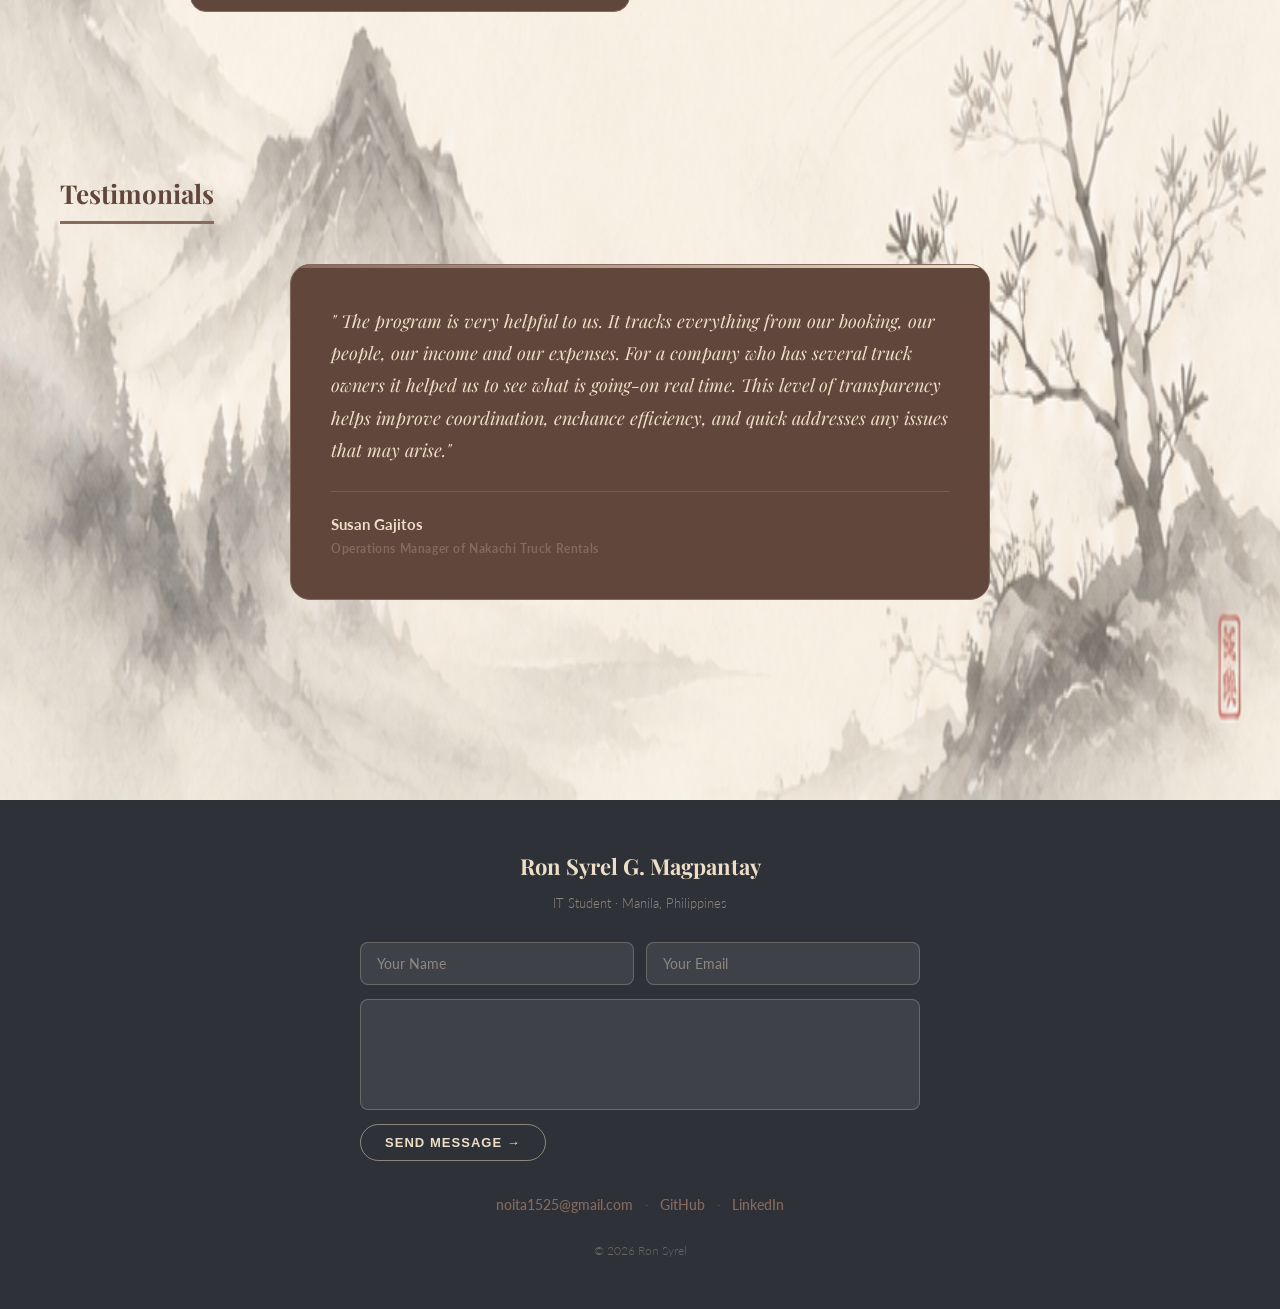
==== commit 07c3149b: "Added" ====
--- a/index.html
+++ b/index.html
@@ -166,6 +166,20 @@
               <li>Custom business tools</li>
             </ul>
           </div>
+           <div class="service-card">
+            <div class="service-icon">
+              <i class="fa-solid fa-mobile-screen"> </i>
+            </div>
+            <h3 class="service-title">Mobile App Development</h3>
+            <p class="service-desc">
+              Custom-built mobile applications for businesses and personal use, designed to simplify tasks, improve efficiency, and keep everything you need within easy reach via your mobile device.
+            </p>
+            <ul class="service-list">
+              <li>Android & iOS mobile applications</li>
+              <li>Custom UI/UX design with responsive interfaces</li>
+              <li>Database integration, authentication, & cloud services</li>
+            </ul>
+          </div>
         </div>
       </section>
 
@@ -284,10 +298,23 @@
                 alt="SQLite"
               />
             </div>
-            <div class="skill-name">SQLite</div>
-            <div class="skill-proficiency">Basic</div>
+            <div class="skill-name">SQLite & SQFLite</div>
+            <div class="skill-proficiency">Intermediate</div>
             <div class="skill-desc">
               Relational databases, queries, data management
+            </div>
+          </div>
+          <div class="skill-card">
+            <div class="skill-icon">
+              <img
+                 src="https://cdn.jsdelivr.net/gh/devicons/devicon@latest/icons/flutter/flutter-original.svg"
+                 alt="Dart & Flutter"
+              />
+            </div>
+            <div class="skill-name">Dart & Flutter</div>
+            <div class="skill-proficiency">Intermediate</div>
+            <div class="skill-desc">
+              Mobile app development, API integration, local storage, responsive UI, state management
             </div>
           </div>
           <div class="skill-card">
@@ -370,9 +397,9 @@
             <div class="exp-card">
               <div class="exp-icon">📱</div>
               <h3 class="exp-title">Mobile Development</h3>
-              <p class="exp-duration">In Progress</p>
+              <p class="exp-duration">1 Project</p>
               <p class="exp-desc">
-                Currently studying and creating a mobile application using flutter, java and android studio.
+                Built a full app that will be published on play store as a journal-like system using Data & Flutter
               </p>
             </div>
             <div class="exp-card">
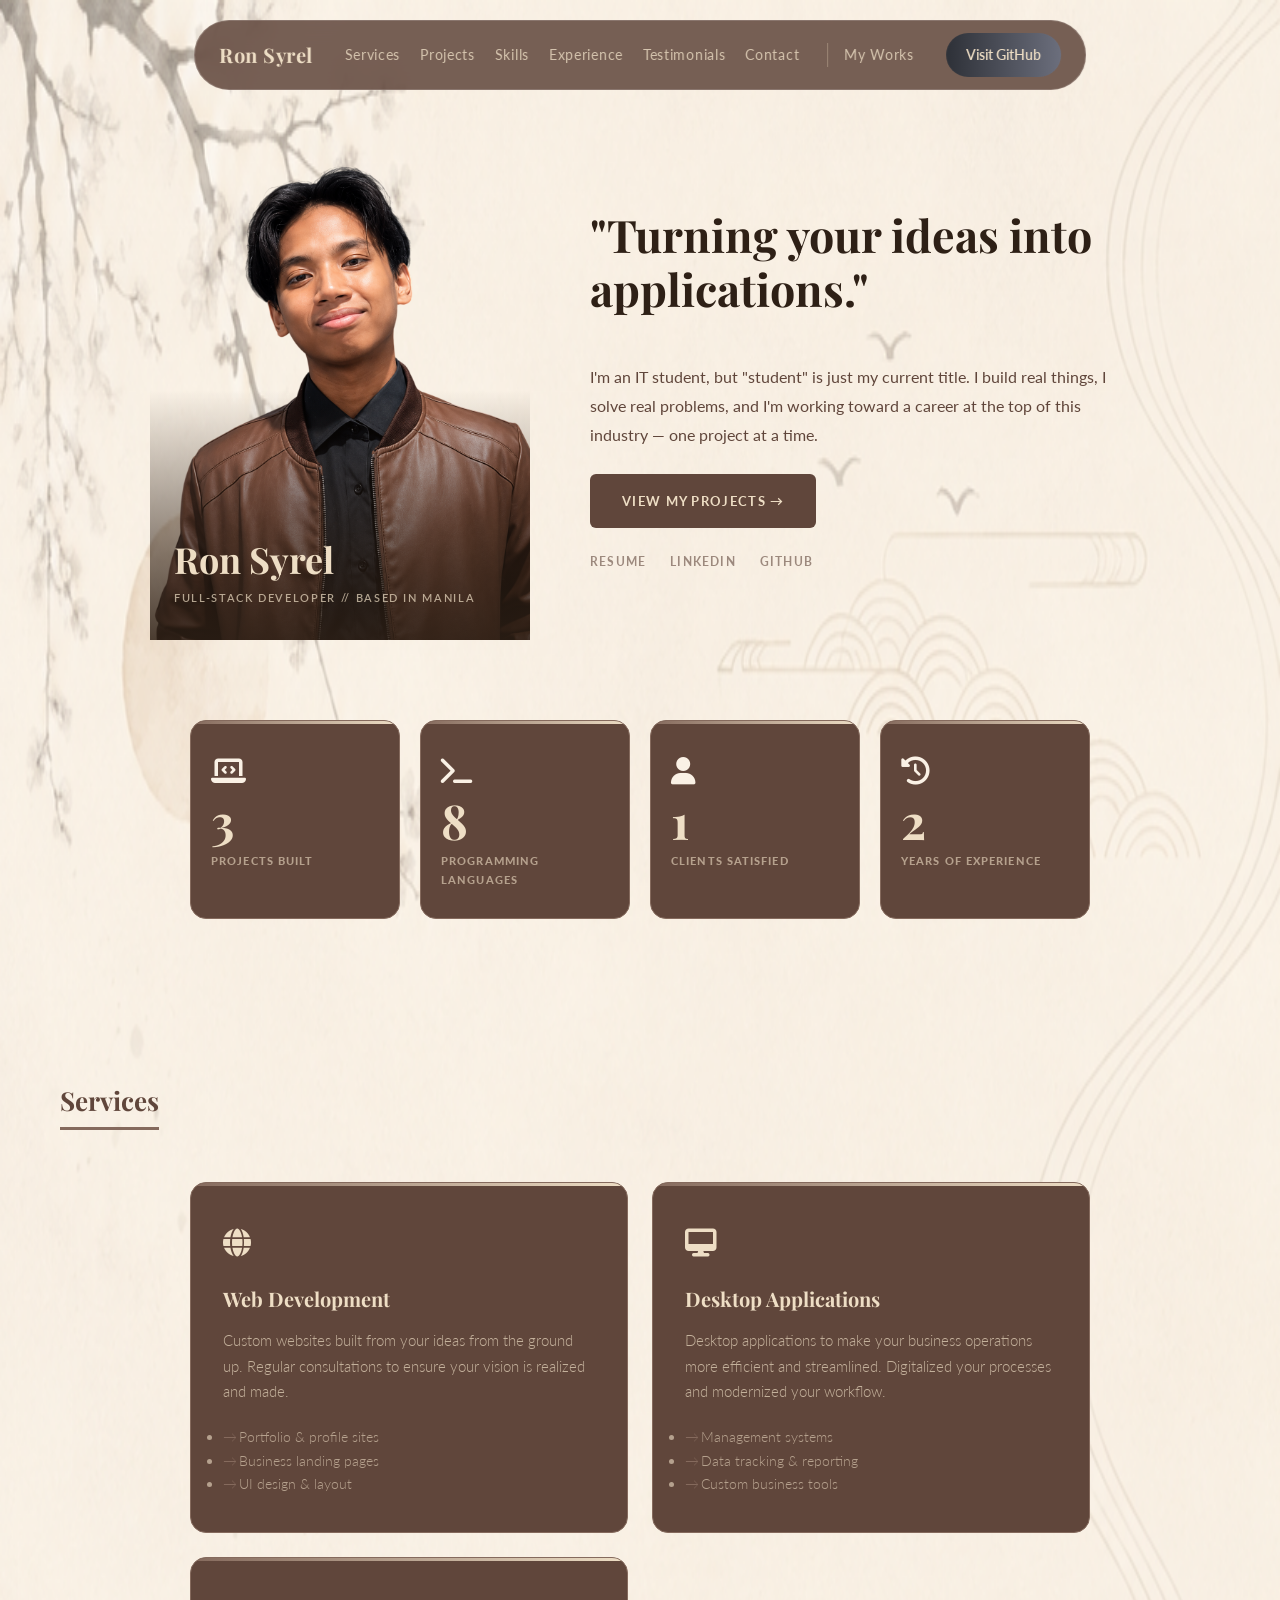
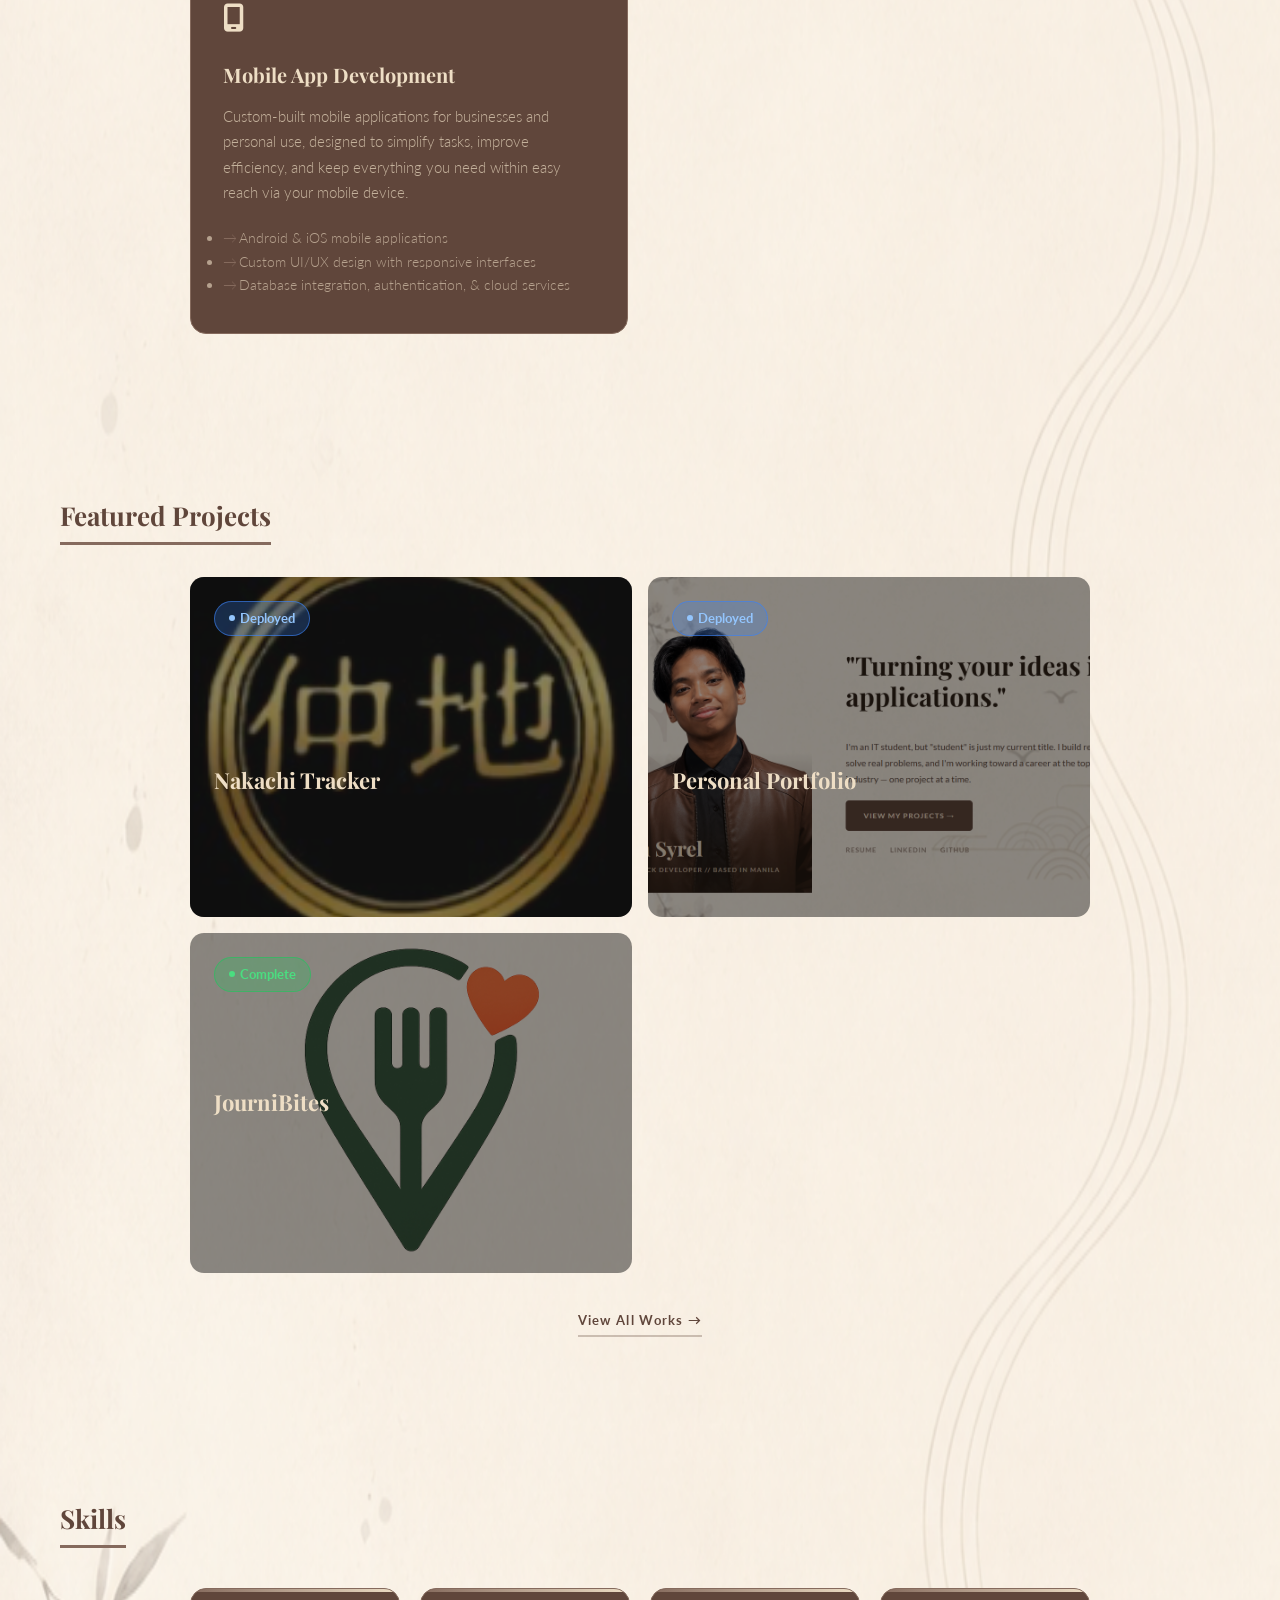
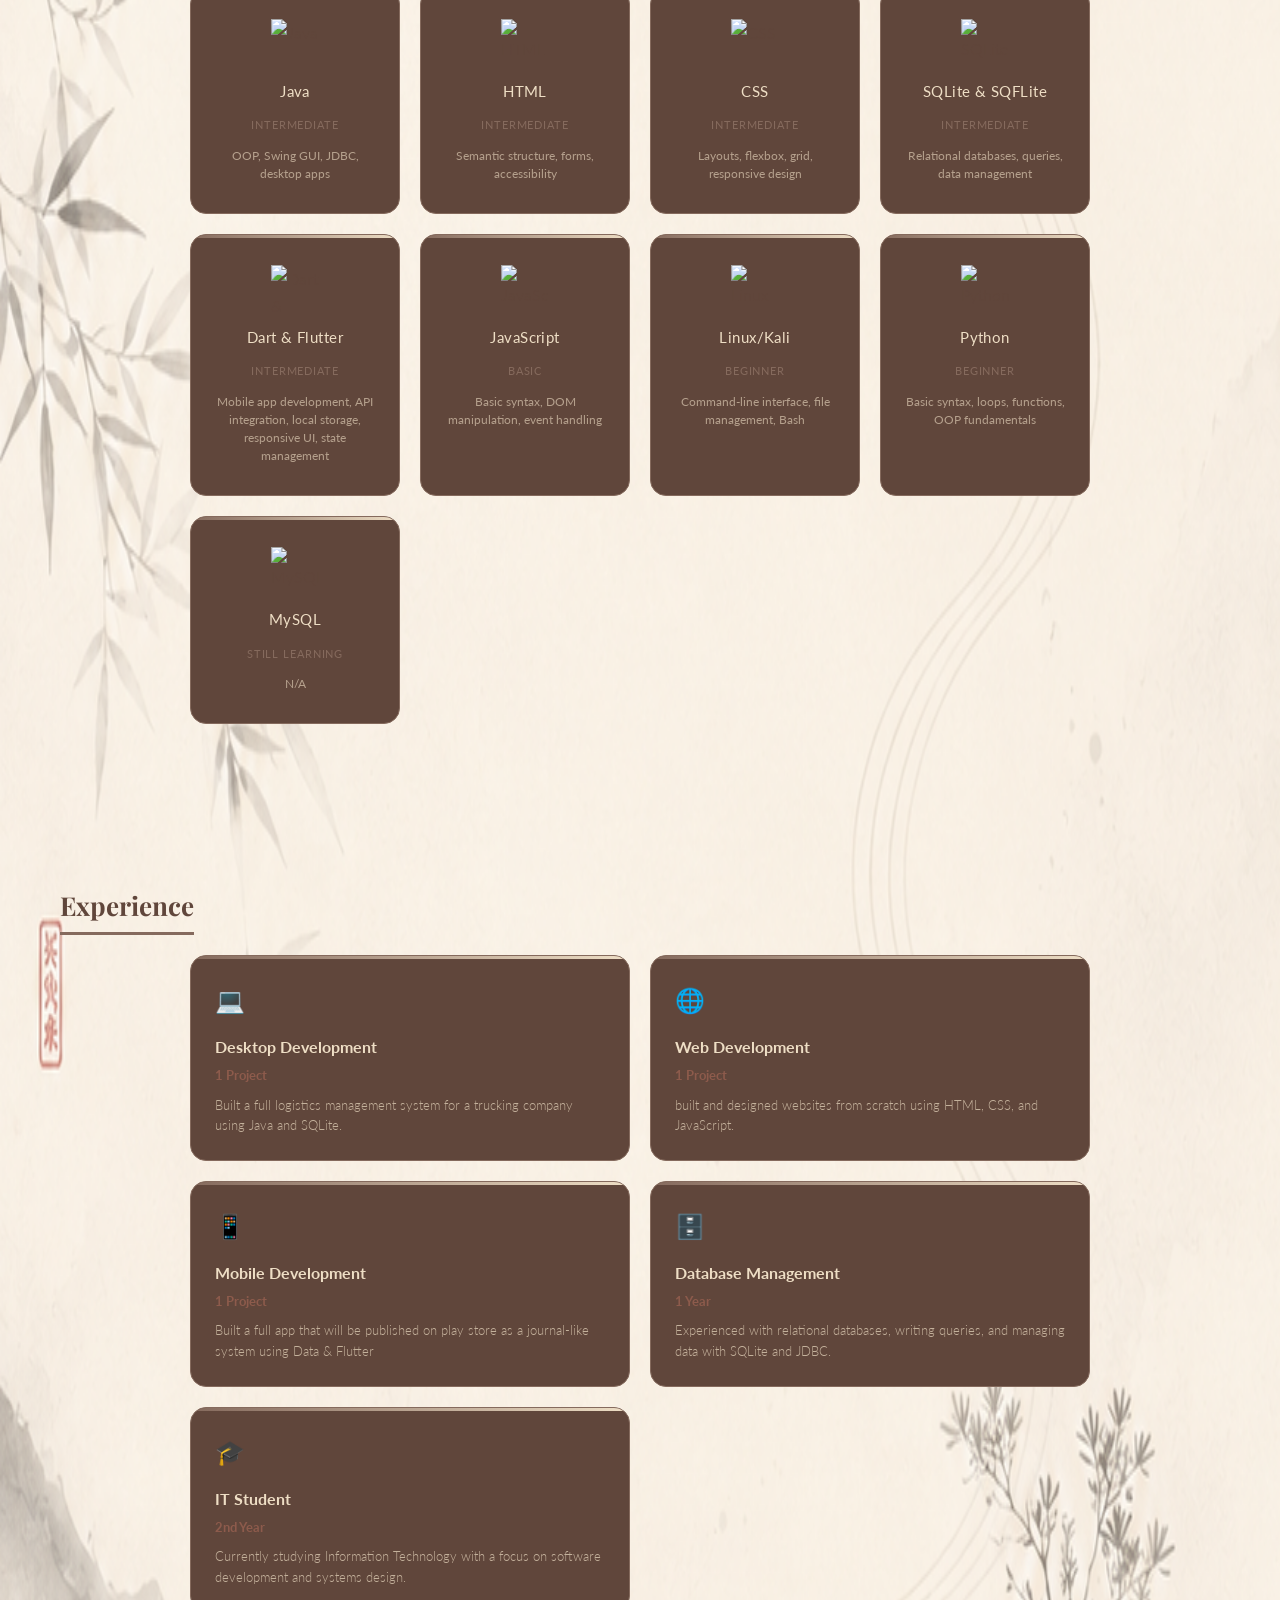
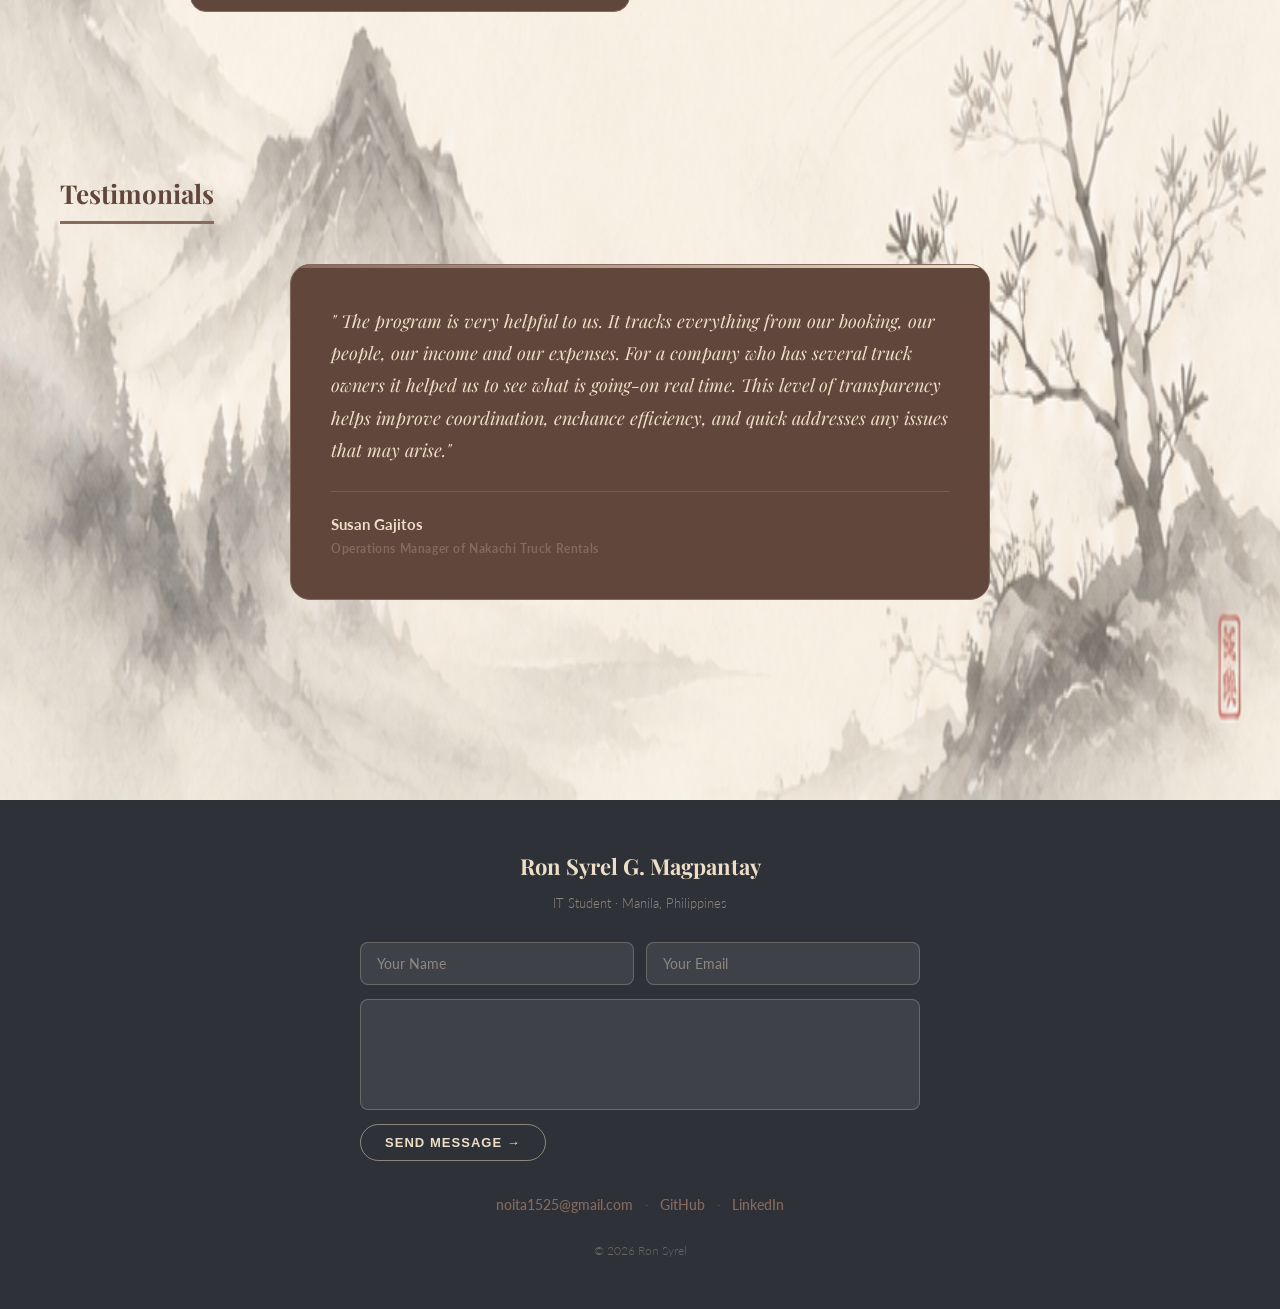
==== commit 31a88982: "FINAL ADD for mobile" ====
--- a/index.html
+++ b/index.html
@@ -60,7 +60,7 @@
       <section id="about">
         <div class="hero-left">
           <div class="hero-image-block">
-            <span class="hero-letter"> S </span>
+            <span class="hero-letter"> </span>
             <img src="profile4.png" alt="Ron Syrel" />
             <h1 class="hero-name">Ron Syrel</h1>
             <p class="hero-label">FULL-STACK DEVELOPER // BASED IN MANILA</p>
@@ -98,7 +98,7 @@
               <div class="stats-icon">
                 <i class="fa-solid fa-laptop-code"> </i>
               </div>
-              <div class="stats-number">2</div>
+              <div class="stats-number">3</div>
               <div class="stats-label">Projects Built</div>
             </div>
           </a>
@@ -107,7 +107,7 @@
               <div class="stats-icon">
                 <i class="fa-solid fa-terminal"> </i>
               </div>
-              <div class="stats-number">5</div>
+              <div class="stats-number">8</div>
               <div class="stats-label">Programming Languages</div>
             </div>
           </a>
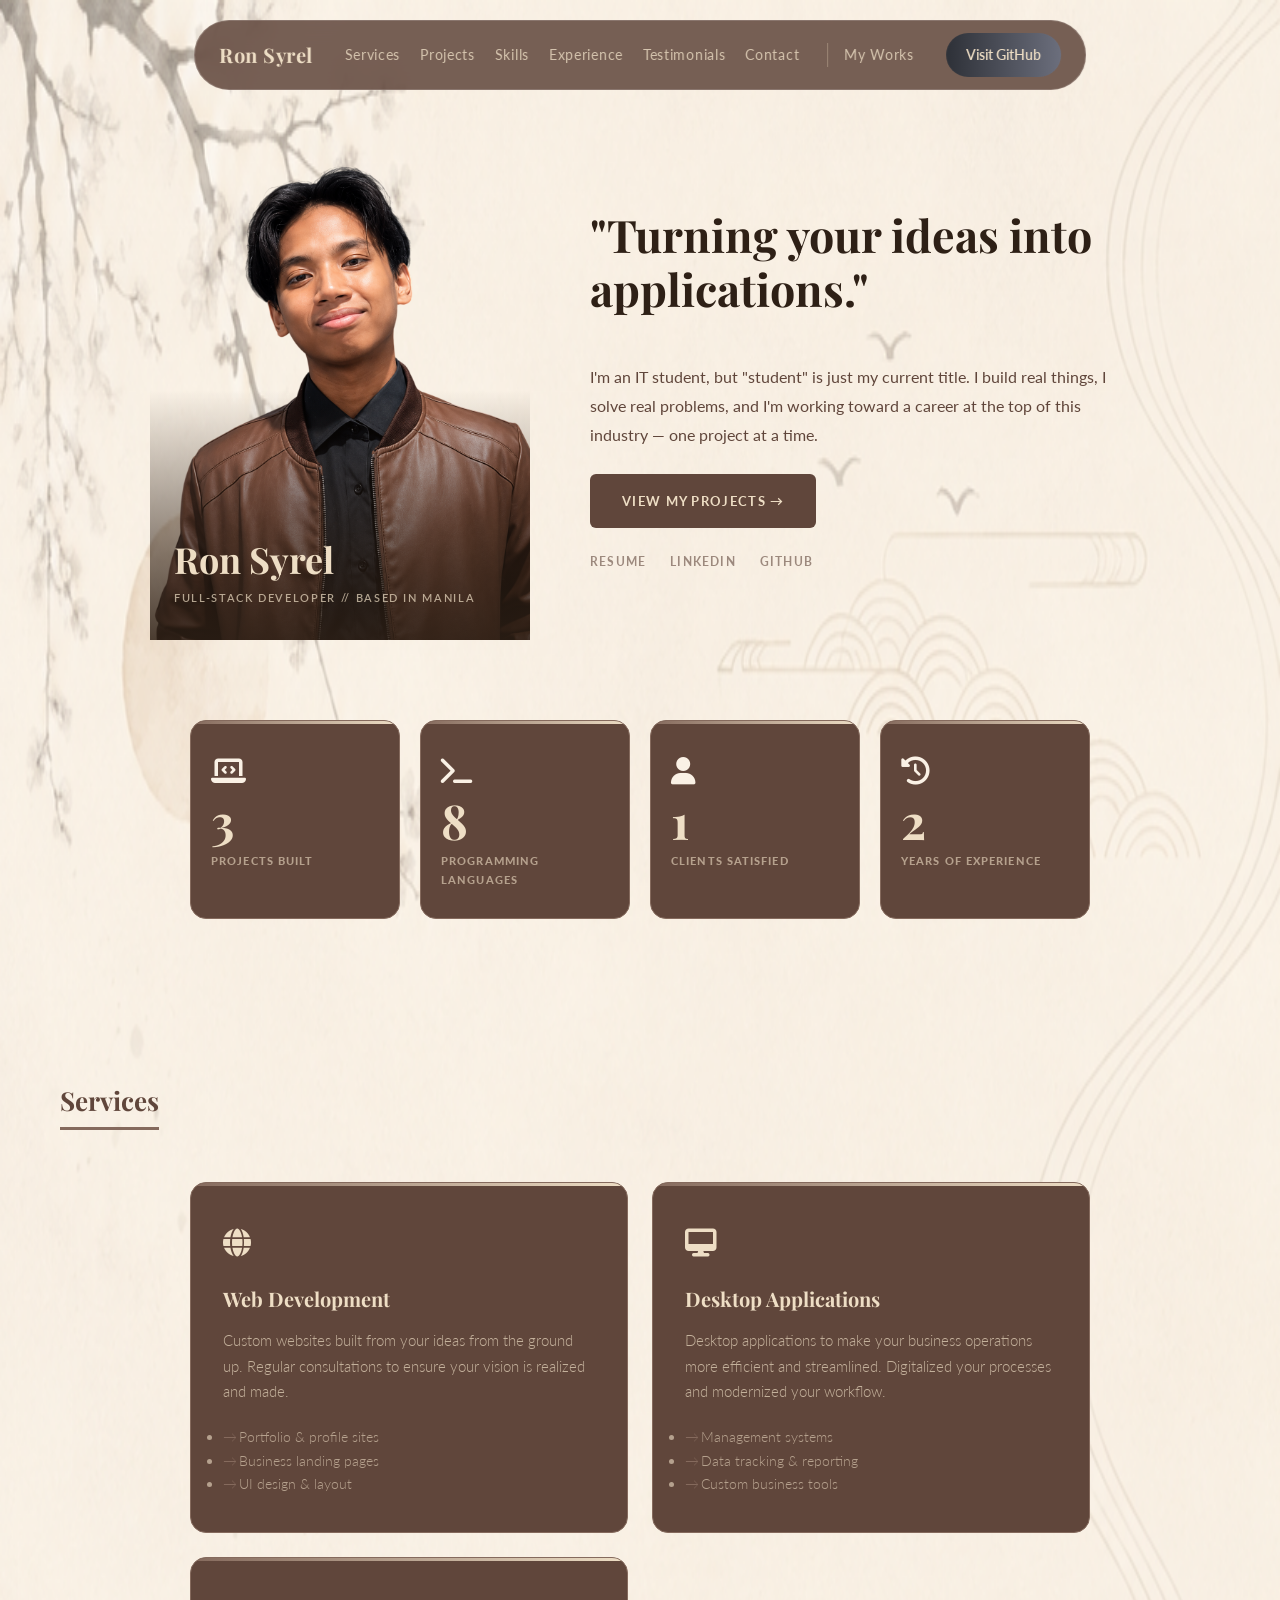
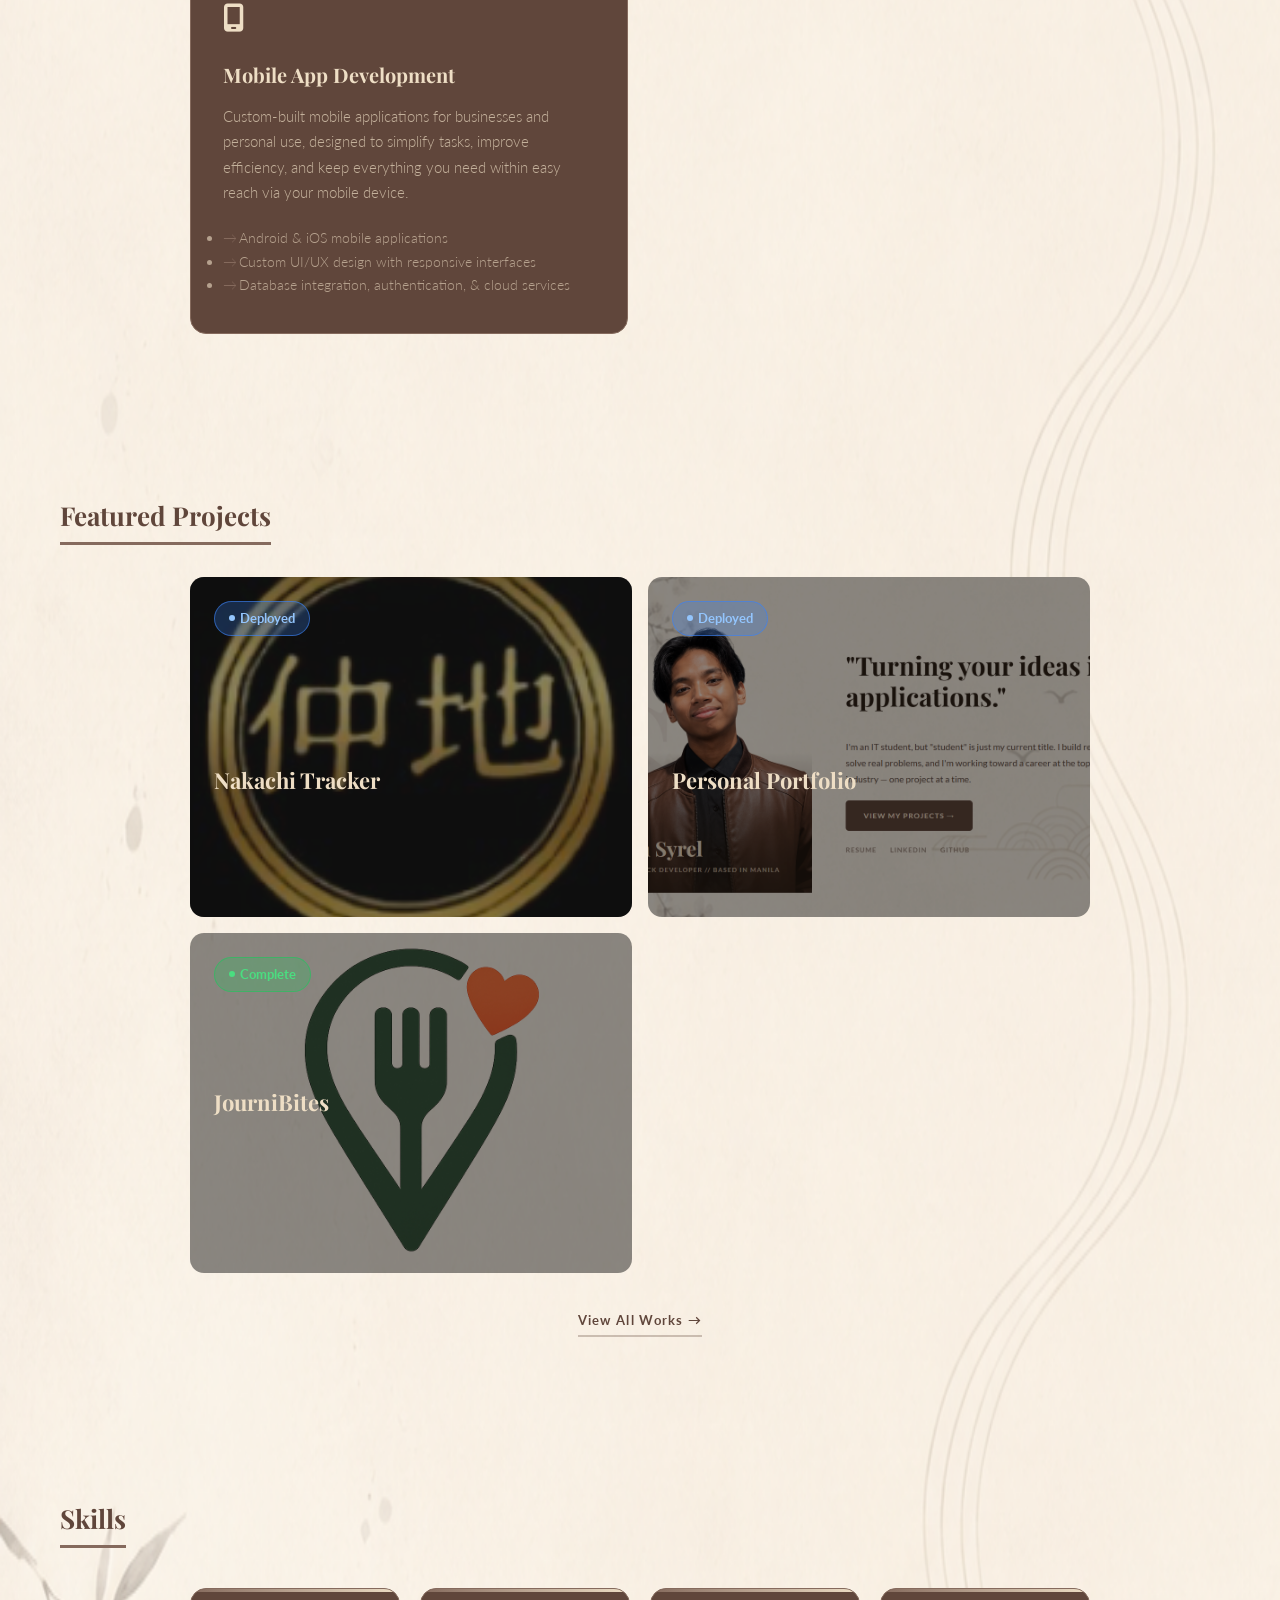
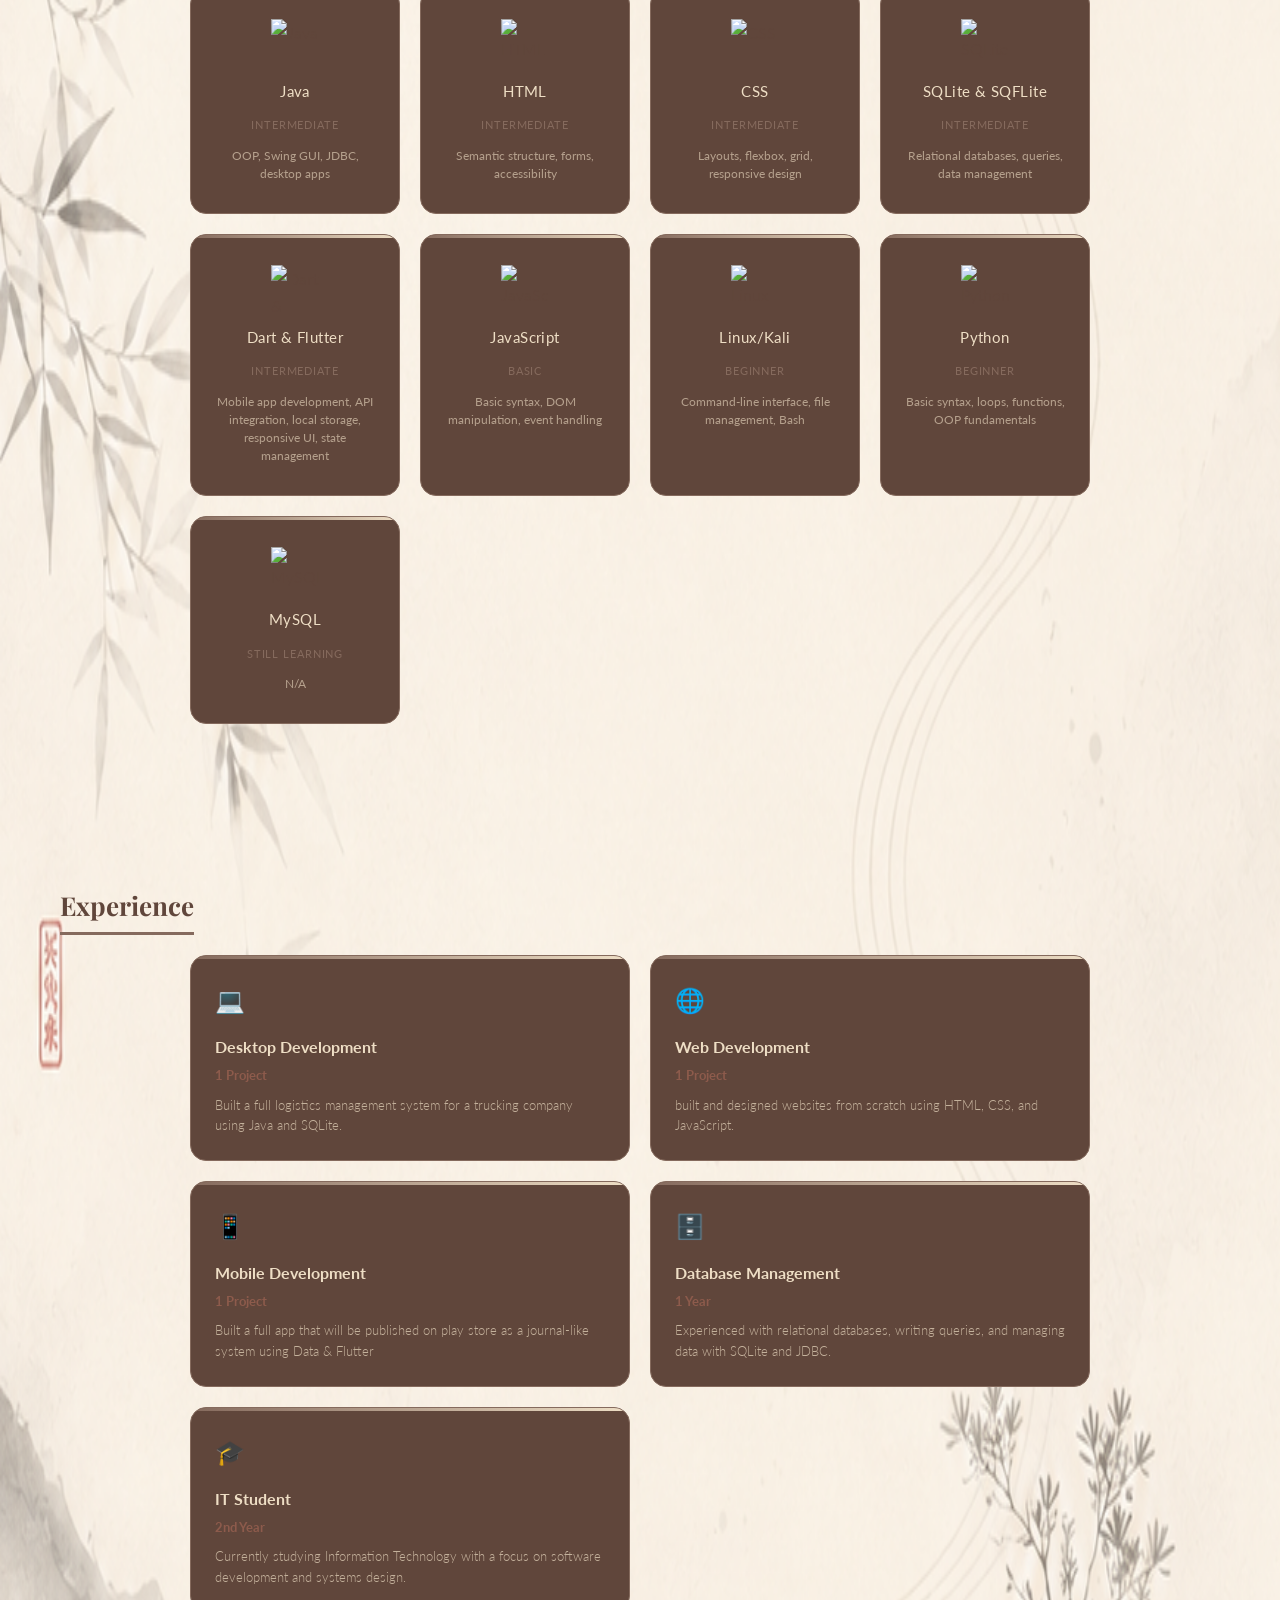
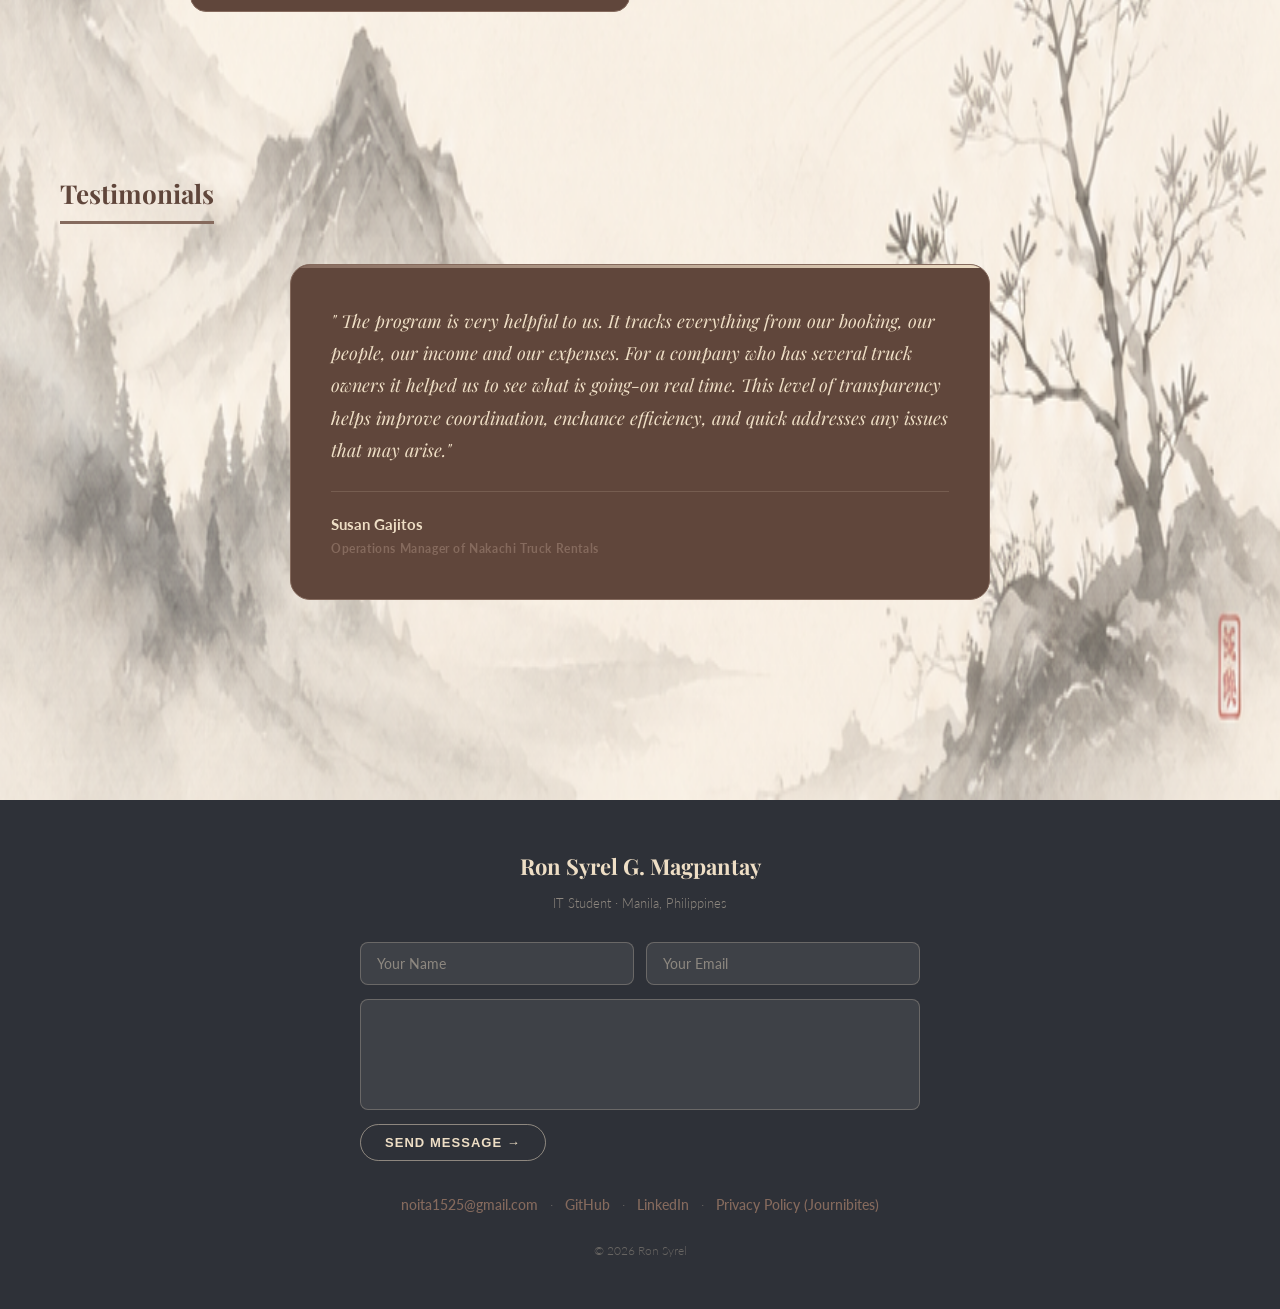
==== commit 6cc0ec4c: "Added privacy policy" ====
--- a/index.html
+++ b/index.html
@@ -494,6 +494,8 @@
           >
             LinkedIn
           </a>
+          <span> · </span>
+          <a href="privacy.html" target="_blank"> Privacy Policy (Journibites) </a>
         </div>
         <p class="footer-copy">&copy; 2026 Ron Syrel</p>
       </div>
